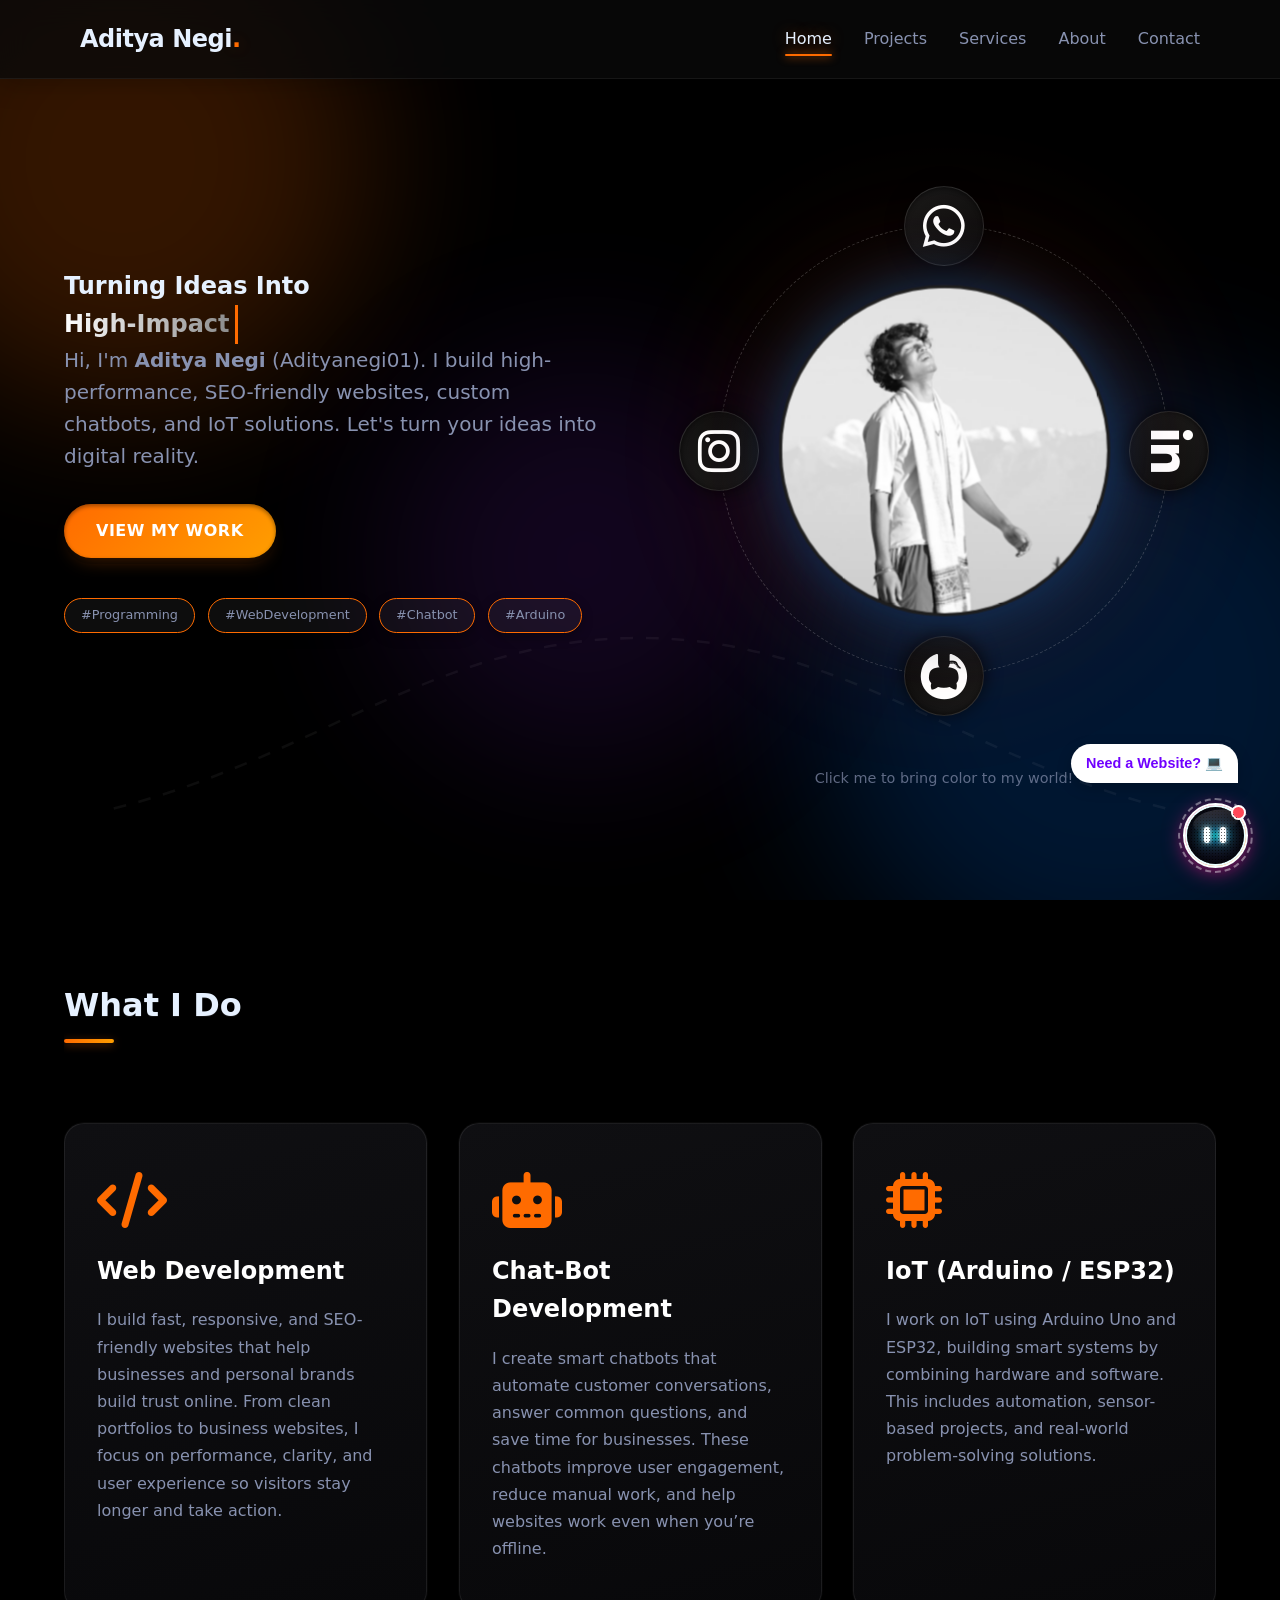
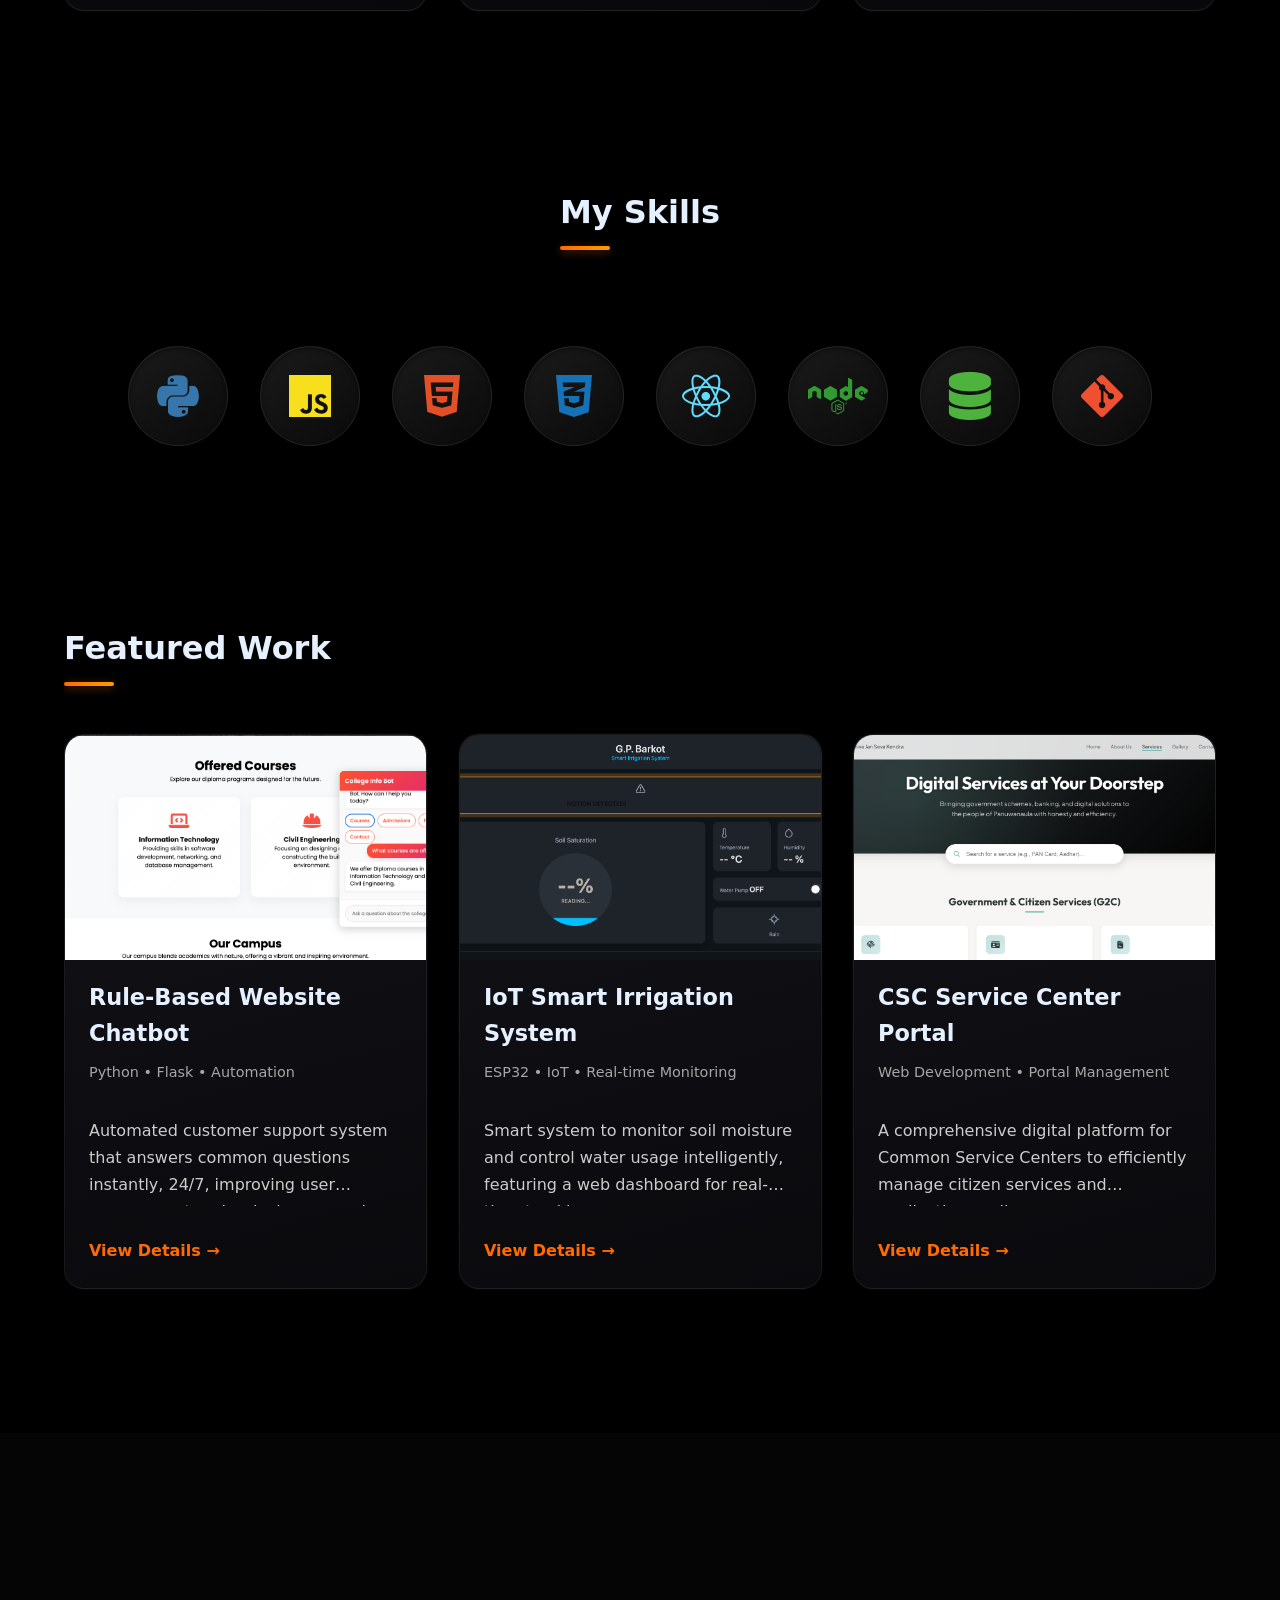
==== index.html @ 191e1a50 "Initial commit via Netlify [skip ci]" ====
<!DOCTYPE html>
<html lang="en">

<head>
  <meta charset="utf-8">
  <meta name="viewport" content="width=device-width,initial-scale=1">

  <!-- Security Headers -->
  <meta http-equiv="Content-Security-Policy"
    content="default-src 'self'; script-src 'self' 'unsafe-inline' https://cdnjs.cloudflare.com https://checkout.razorpay.com; style-src 'self' 'unsafe-inline' https://fonts.googleapis.com https://cdnjs.cloudflare.com; font-src 'self' https://fonts.gstatic.com https://cdnjs.cloudflare.com; img-src 'self' data: https:; connect-src 'self' https://script.google.com https://script.googleusercontent.com https://api.razorpay.com; frame-src https://api.razorpay.com https://razorpay.com;">
  <meta http-equiv="X-Content-Type-Options" content="nosniff">
  <meta http-equiv="X-Frame-Options" content="SAMEORIGIN">
  <meta http-equiv="Referrer-Policy" content="strict-origin-when-cross-origin">
  <meta name="theme-color" content="#000000">

  <!-- Primary SEO -->
  <title>Aditya Negi (Aditya) | Expert Web Developer in Almora, Uttarakhand</title>
  <meta name="description"
    content="Looking for a specific Web Developer in Almora? Aditya Negi offers expert web development, custom chatbots, and IoT solutions in Uttarakhand. Transform your digital presence today.">
  <meta name="keywords"
    content="Aditya Negi, adityanegi01, Web Developer in Almora, Web Development in Almora, Website Developer Uttarakhand, Freelance Web Developer, IoT Projects, Chatbot Developer">
  <meta name="author" content="Aditya Negi">
  <meta name="robots" content="index, follow">
  <link rel="canonical" href="https://adityanegi.in/index.html">

  <!-- Open Graph / Facebook -->
  <meta property="og:type" content="website">
  <meta property="og:url" content="https://adityanegi.in/">
  <meta property="og:title" content="Aditya Negi | Web Developer in Almora, Uttarakhand">
  <meta property="og:description"
    content="Expert Web Developer in Almora, Uttarakhand. Aditya Negi specializes in responsive websites, chatbots, and IoT.">
  <meta property="og:image" content="pic/home.webp">

  <!-- Twitter -->
  <meta property="twitter:card" content="summary_large_image">
  <meta property="twitter:url" content="https://adityanegi.in/">
  <meta property="twitter:title" content="Aditya Negi | Web Developer in Almora">
  <meta property="twitter:description"
    content="Top-rated Web Developer in Almora. Build your dream website with Aditya Negi.">
  <meta property="twitter:image" content="pic/home.webp">

  <!-- Schema.org JSON-LD -->
  <script type="application/ld+json">
  {
    "@context": "https://schema.org",
    "@graph": [
      {
        "@type": "Person",
        "name": "Aditya Negi",
        "alternateName": "adityanegi01",
        "url": "https://adityanegi.com",
        "image": "https://adityanegi.com/pic/home.webp",
        "sameAs": [
          "https://www.linkedin.com/in/adityanegi01",
          "https://github.com/01adityanegi",
          "https://www.instagram.com/adityanegi01"
        ],
        "jobTitle": "Web Developer",
        "worksFor": {
          "@type": "Organization",
          "name": "Freelance"
        }
      },
      {
        "@type": "ProfessionalService",
        "name": "Aditya Negi Web Development",
        "image": "https://adityanegi.com/pic/home.webp",
        "url": "https://adityanegi.com",
        "telephone": "+918859432652",
        "address": {
          "@type": "PostalAddress",
          "addressLocality": "Almora",
          "addressRegion": "Uttarakhand",
          "addressCountry": "IN"
        },
        "geo": {
          "@type": "GeoCoordinates",
          "latitude": "29.5892",
          "longitude": "79.6467"
        },
        "priceRange": "$$",
        "description": "Professional Web Development, Chatbot Creation, and IoT Solutions in Almora, Uttarakhand."
      }
    ]
  }
  </script>

  <link rel="stylesheet" href="style.css">
  <link rel="dns-prefetch" href="https://cdnjs.cloudflare.com">
  <link rel="dns-prefetch" href="https://script.google.com">
  <link rel="dns-prefetch" href="https://checkout.razorpay.com">
  <link rel="preconnect" href="https://fonts.googleapis.com">
  <link rel="preconnect" href="https://fonts.gstatic.com" crossorigin>
  <link
    href="https://fonts.googleapis.com/css2?family=Inter:wght@300;400;500;600;700&family=Space+Grotesk:wght@400;500;600;700&display=swap"
    rel="stylesheet">
  <link rel="stylesheet" href="https://cdnjs.cloudflare.com/ajax/libs/font-awesome/6.7.2/css/all.min.css"
    integrity="sha512-Evv84Mr4kqVGRNSgIGL/F/aIDqQb7xQ2vcrdIwxfjThSH8CSR7PBEakCr51Ck+w+/U6swU2Im1vVX0SVk9ABhg=="
    crossorigin="anonymous" referrerpolicy="no-referrer" />
</head>

<body>
  <a href="#home" class="skip-link">Skip to main content</a>
  <header class="site-header">
    <div class="container">
      <a class="brand" href="index.html">
        <h1>Aditya Negi<span class="text-accent">.</span></h1>
      </a>

      <button class="menu-toggle" aria-label="Toggle Navigation" aria-controls="primary-nav" aria-expanded="false">
        <span></span>
        <span></span>
        <span></span>
      </button>

      <nav id="primary-nav" class="site-nav" aria-label="Primary navigation">
        <ul>
          <li><a href="index.html" class="active">Home</a></li>
          <li><a href="project.html">Projects</a></li>
          <li><a href="services.html">Services</a></li>
          <li><a href="about.html">About</a></li>

          <li><a href="contact.html">Contact</a></li>
        </ul>
      </nav>
    </div>
  </header>

  <main>
    <!-- Hero Section -->
    <section class="hero" id="home">
      <div class="container">
        <div class="hero-content">
          <div class="hero-text reveal-stagger">
            <h1>Turning Ideas Into <br><span class="text-gradient-silver">High-Impact Websites</span></h1>
            <p class="lead">Hi, I'm <strong>Aditya Negi</strong> (Adityanegi01). I build high-performance, SEO-friendly
              websites, custom chatbots, and IoT solutions. Let's turn your ideas into digital reality.</p>
            <div class="hero-buttons">
              <a href="project.html" class="btn">View My Work</a>
            </div>
            <div class="hobbies-tags">
              <span class="hobby-tag">#Programming</span>
              <span class="hobby-tag">#WebDevelopment</span>
              <span class="hobby-tag">#Chatbot</span>
              <span class="hobby-tag">#Arduino</span>
            </div>
          </div>
          <div class="hero-image">
            <div class="orbit-container" data-tilt onclick="this.classList.toggle('full-color')">
              <div class="profile-planet">
                <picture>
                  <source srcset="pic/home.webp" type="image/webp">
                  <img src="pic/home.png" alt="Aditya Negi - Web Developer" width="400" height="400"
                    style="aspect-ratio: 1/1;" decoding="async">
                </picture>
              </div>
              <div class="social-orbit">
                <a href="https://wa.me/918859432652" class="orbit-icon" style="--i:0;" target="_blank"
                  rel="noopener noreferrer" aria-label="WhatsApp"><i class="fa-brands fa-whatsapp"></i></a>
                <a href="https://www.linkedin.com/in/adityanegi01" class="orbit-icon" style="--i:1;" target="_blank"
                  rel="noopener noreferrer" aria-label="LinkedIn"><i class="fa-brands fa-linkedin-in"></i></a>
                <a href="https://github.com/01adityanegi" class="orbit-icon" style="--i:2;" target="_blank"
                  rel="noopener noreferrer" aria-label="GitHub"><i class="fa-brands fa-github"></i></a>
                <a href="https://www.instagram.com/adityanegi01" class="orbit-icon" style="--i:3;" target="_blank"
                  rel="noopener noreferrer" aria-label="Instagram"><i class="fa-brands fa-instagram"></i></a>
              </div>
            </div>
            <p class="click-hint">Click me to bring color to my world!</p>
          </div>
        </div>
      </div>
    </section>

    <!-- Services / What I Do Section -->
    <section class="services container services-card">
      <h3>What I Do</h3>
      <div class="services-content">
        <div class="service-box reveal-on-scroll">
          <div class="service-icon"><i class="fa-solid fa-code"></i></div>
          <h4>Web Development</h4>
          <p>I build fast, responsive, and SEO-friendly websites that help businesses and personal brands build trust
            online.
            From clean portfolios to business websites, I focus on performance, clarity, and user experience so visitors
            stay longer and take action.</p>
        </div>
        <div class="service-box reveal-on-scroll">
          <div class="service-icon"><i class="fa-solid fa-robot"></i></div>
          <h4>Chat-Bot Development</h4>
          <p>I create smart chatbots that automate customer conversations, answer common questions, and save time for
            businesses.
            These chatbots improve user engagement, reduce manual work, and help websites work even when you’re offline.
          </p>
        </div>
        <div class="service-box reveal-on-scroll">
          <div class="service-icon"><i class="fa-solid fa-microchip"></i></div>
          <h4>IoT (Arduino / ESP32)</h4>
          <p>I work on IoT using Arduino Uno and ESP32, building smart systems by combining hardware and software.
            This includes automation, sensor-based projects, and real-world problem-solving solutions.</p>
        </div>
      </div>
    </section>

    <!-- Animated Skills Section -->
    <section class="skills-section container">
      <h3>My Skills</h3>
      <div class="skills-cloud">
        <div class="skill-item"><i class="fab fa-python" style="color: #3776AB;"></i></div>
        <div class="skill-item"><i class="fab fa-js" style="color: #F7DF1E;"></i></div>
        <div class="skill-item"><i class="fab fa-html5" style="color: #E34F26;"></i></div>
        <div class="skill-item"><i class="fab fa-css3-alt" style="color: #1572B6;"></i></div>
        <div class="skill-item"><i class="fab fa-react" style="color: #61DAFB;"></i></div>
        <div class="skill-item"><i class="fab fa-node" style="color: #339933;"></i></div>
        <div class="skill-item"><i class="fas fa-database" style="color: #4DB33D;"></i></div>
        <div class="skill-item"><i class="fab fa-git-alt" style="color: #F05032;"></i></div>
      </div>
    </section>



    <!-- Featured Projects Preview -->
    <section class="projects container">
      <h3>Featured Work</h3>
      <div class="projects-grid">
        <!-- Project 1: Chatbot -->
        <article class="featured-card reveal-on-scroll">
          <div class="featured-img-wrapper">
            <img src="project_pic/chatbot.png" alt="Rule-Based Website Chatbot" class="featured-img" loading="lazy"
              width="600" height="400">
          </div>
          <h4>Rule-Based Website Chatbot</h4>
          <p class="featured-subtitle">Python • Flask • Automation</p>
          <p class="featured-desc">Automated customer support system that answers common questions instantly, 24/7,
            improving user engagement and reducing manual workload.</p>
          <a href="project.html" class="featured-link">View Details &rarr;</a>
        </article>

        <!-- Project 2: Smart Irrigation -->
        <article class="featured-card reveal-on-scroll">
          <div class="featured-img-wrapper">
            <img src="project_pic/smartigrretionsystem.png" alt="Smart Irrigation System" class="featured-img"
              loading="lazy" width="600" height="400">
          </div>
          <h4>IoT Smart Irrigation System</h4>
          <p class="featured-subtitle">ESP32 • IoT • Real-time Monitoring</p>
          <p class="featured-desc">Smart system to monitor soil moisture and control water usage intelligently,
            featuring a web dashboard for real-time tracking.</p>
          <a href="project.html" class="featured-link">View Details &rarr;</a>
        </article>

        <!-- Project 3: CSC Portal -->
        <article class="featured-card reveal-on-scroll">
          <div class="featured-img-wrapper">
            <img src="project_pic/cscwebsite.png" alt="CSC Service Portal" class="featured-img" loading="lazy"
              width="600" height="400">
          </div>
          <h4>CSC Service Center Portal</h4>
          <p class="featured-subtitle">Web Development • Portal Management</p>
          <p class="featured-desc">A comprehensive digital platform for Common Service Centers to efficiently manage
            citizen services and applications online.</p>
          <a href="project.html" class="featured-link">View Details &rarr;</a>
        </article>
      </div>
    </section>

    <!-- SEO Optimized Content Section for Search Engines -->
    <section class="seo-content-section"
      style="padding: 5rem 0; background: rgba(255, 255, 255, 0.02); margin-top: 3rem;">
      <div class="container" style="max-width: 1200px; margin: 0 auto;">

        <div class="section-header reveal-stagger" style="text-align: center; margin-bottom: 3rem;">
          <h2 style="font-size: 2.5rem; margin-bottom: 1.5rem;">Why Choose <span class="text-gradient">Aditya
              Negi</span>?</h2>
          <div class="seo-trust-badge">
            <i class="fas fa-shield-check"></i> 100% Secure & Trusted Web Developer in Uttarakhand
          </div>
          <p style="margin-bottom: 1.5rem; line-height: 1.8; opacity: 0.9; max-width: 800px; margin: 0 auto;">
            In today's fast-paced digital landscape, having a robust online presence goes far beyond simply hosting a
            basic webpage. It’s about building a digital ecosystem that connects meaningfully with your target audience,
            drives measurable growth, and seamlessly handles the unique operational requirements of your business.
            Whether you are a dynamic startup aggressively scaling your initial customer base, an established local
            enterprise looking to modernize operations, or a visionary entrepreneur seeking to disrupt the market,
            finding the right technical partner is critical. <strong>Aditya Negi</strong> stands as a premier
            <strong>Web Developer in Uttarakhand</strong>—specifically rooted in the scenic town of Almora—dedicated to
            transforming innovative concepts into high-performance digital realities.
          </p>
        </div>

        <div class="seo-grid">
          <!-- Card 1 -->
          <div class="seo-card reveal-on-scroll">
            <div class="seo-card-icon"><i class="fas fa-laptop-code"></i></div>
            <h3>Advanced Web Architecture</h3>
            <p>
              With an extensive background spanning HTML5, CSS3, React, and Node.js, we architect lightning-fast, highly
              responsive websites. These platforms render flawlessly across all devices—ensuring your brand delivers an
              impeccable user experience (UX) to every single visitor.
            </p>
            <p>
              Are you looking to streamline your internal communications or require a secure e-commerce platform? My
              approach is holistic: analyzing your core business objectives to deliver software that accelerates your
              unique workflows.
            </p>
          </div>

          <!-- Card 2 -->
          <div class="seo-card reveal-on-scroll" style="transition-delay: 0.1s;">
            <div class="seo-card-icon"><i class="fas fa-microchip"></i></div>
            <h3>Leading IoT Enthusiast</h3>
            <p>
              What truly distinguishes Aditya Negi is a profound passion for the Internet of Things (IoT). Utilizing
              microcontrollers like the ESP32 and Arduino, complex hardware networks are designed to capture critical
              environmental data.
            </p>
            <p>
              This raw data is seamlessly relayed to secure cloud servers and visualized on beautifully designed web
              dashboards. This unique synthesis of low-level hardware programming and high-level web architecture marks
              Aditya Negi as a uniquely versatile full-stack developer.
            </p>
          </div>

          <!-- Card 3 -->
          <div class="seo-card reveal-on-scroll" style="transition-delay: 0.2s;">
            <div class="seo-card-icon"><i class="fas fa-robot"></i></div>
            <h3>Intelligent Chatbot AI</h3>
            <p>
              Customer service expectations are higher than ever. As an expert <strong>Chatbot Developer</strong>,
              Aditya integrates highly intelligent, automated conversational agents directly into your websites to
              effortlessly qualify leads and schedule appointments 24/7.
            </p>
            <p>
              By automating these critical early-stage interactions, you drastically reduce operational overhead. These
              AI solutions are integrated so smoothly into the site's design—as demonstrated by the "AdiXa"
              assistant—that they feel like a natural extension of your brand.
            </p>
          </div>

          <!-- Card 4 -->
          <div class="seo-card reveal-on-scroll" style="transition-delay: 0.3s;">
            <div class="seo-card-icon"><i class="fas fa-search-dollar"></i></div>
            <h3>SEO Dominance</h3>
            <p>
              Search engine optimization (SEO) is baked directly into the foundation. A beautiful website is
              fundamentally useless if your demographic cannot discover it. Technical SEO best practices are rigorously
              applied from day one.
            </p>
            <p>
              If you are specifically seeking an elite <strong>Freelance Web Developer in Almora, Uttarakhand</strong>
              with a proven track record, superior communication skills, and commitment to quality, your search
              concludes here. Let's collaborate today.
            </p>
          </div>
        </div>

      </div>
    </section>
  </main>

  <footer class="site-footer">
    <div class="container">
      <p>&copy; <span id="year">2026</span> Aditya Negi. Built with passion.</p>
    </div>

  </footer>

  <script src="script.js" defer></script>

  <script src="interaction.js" defer></script>
  <script src="dynamic.js" defer></script>
  <script src="background.js" defer></script>
  <script src="tech_animation.js" defer></script>
  <script src="chatbot.js" defer></script>

</body>

</html>
---- style.css ----
:root {
  /* Core Palette */
  --bg-color: #000000;
  /* Pure Black */
  --bg-secondary: #0b0b0b;
  /* Darkest Grey */
  --text-primary: #e6f1ff;
  /* Bright White-Blue */
  --text-secondary: #8892b0;
  /* Muted Blue-Grey */
  --accent-color: #ff6b00;
  --accent-secondary: #0070f3;
  --accent-glow: rgba(255, 107, 0, 0.4);
  --blue-glow: rgba(0, 112, 243, 0.4);
  --ice-glow: 0 0 15px rgba(220, 240, 255, 0.6), 0 0 30px rgba(0, 112, 243, 0.2);
  /* Winter Glow */
  --gradient-main: linear-gradient(135deg, #ff6b00 0%, #ff9e00 100%);
  --gradient-dark: linear-gradient(145deg, #0a192f, #112240);

  /* Glassmorphism */
  --glass-bg: rgba(10, 25, 47, 0.7);
  --glass-border: rgba(255, 255, 255, 0.08);
  --glass-blur: 12px;

  /* Typography */
  --font-main: 'Inter', system-ui, -apple-system, sans-serif;
  --font-heading: 'Space Grotesk', system-ui, -apple-system, sans-serif;
  --transition-speed: 0.3s;
  --transition-fast: 0.2s cubic-bezier(0.25, 0.46, 0.45, 0.94);
  --transition-smooth: 0.4s cubic-bezier(0.16, 1, 0.3, 1);
  --transition-elastic: 0.6s cubic-bezier(0.68, -0.55, 0.265, 1.55);

  /* 3D Depths */
  --shadow-sm: 0 4px 6px rgba(0, 0, 0, 0.3);
  --shadow-md: 0 10px 30px -10px rgba(0, 0, 0, 0.5);
  --shadow-3d: 5px 5px 15px rgba(0, 0, 0, 0.5),
    -5px -5px 15px rgba(255, 255, 255, 0.05);
  /* 3D System */
  --perspective: 1200px;
  --perspective-near: 800px;
  --depth-1: 0 4px 12px rgba(0, 0, 0, 0.35);
  --depth-2: 0 12px 28px rgba(0, 0, 0, 0.4), 0 4px 8px rgba(0, 0, 0, 0.3);
  --depth-3: 0 20px 50px -12px rgba(0, 0, 0, 0.5), 0 8px 20px -8px rgba(0, 0, 0, 0.4);
  --depth-inset: inset 0 2px 4px rgba(0, 0, 0, 0.4);
  --depth-card: 0 25px 50px -12px rgba(0, 0, 0, 0.55), 0 0 0 1px rgba(255, 255, 255, 0.06);
  --tilt-hover: 8deg;
}

* {
  box-sizing: border-box;
  margin: 0;
  padding: 0;
}

/* Accessibility: Skip link */
.skip-link {
  position: absolute;
  top: -100px;
  left: 1rem;
  z-index: 10000;
  padding: 0.75rem 1.25rem;
  background: var(--accent-color);
  color: #fff;
  font-weight: 600;
  border-radius: 8px;
  transition: top 0.2s ease;
}
.skip-link:focus {
  top: 1rem;
  outline: 3px solid #fff;
  outline-offset: 2px;
}

/* Global Fluid Images */
img,
video,
svg {
  max-width: 100%;
  height: auto;
  display: block;
}

body {
  font-family: var(--font-main);
  background-color: var(--bg-color);
  color: var(--text-primary);
  line-height: 1.6;
  overflow-x: hidden;
  position: relative;
  /* Reduced from 15s. Subtle movement */
  animation: dynamicBG 8s infinite alternate ease-in-out;
}

html {
  font-size: 16px;
  scroll-behavior: smooth;
  overflow-x: hidden;
}


a {
  text-decoration: none;
  color: inherit;
  transition: color var(--transition-speed);
}

ul {
  list-style: none;
}

/* Utilities */
.container {
  width: min(1200px, 90%);
  margin: 0 auto;
}

.text-accent {
  color: var(--accent-color);
  text-shadow: 0 0 15px rgba(255, 107, 0, 0.3);
}

.text-gradient-silver {
  background: linear-gradient(to right, #fff, #888);
  -webkit-background-clip: text;
  background-clip: text;
  -webkit-text-fill-color: transparent;
  display: inline-block;
  /* Fix for gradient on some browsers */
}

/* 3D Button: bevel + lift */
.btn {
  display: inline-block;
  padding: 0.9rem 2rem;
  background: var(--gradient-main);
  color: #fff;
  border-radius: 50px;
  font-weight: 700;
  text-transform: uppercase;
  letter-spacing: 0.5px;
  border: none;
  position: relative;
  overflow: hidden;
  box-shadow: var(--depth-inset), 0 6px 0 rgba(0, 0, 0, 0.25), 0 10px 20px -10px var(--accent-glow);
  transition: transform 0.2s cubic-bezier(0.25, 0.8, 0.25, 1), box-shadow 0.2s ease;
  z-index: 1;
  transform: translateZ(0);
}

.btn::before {
  content: '';
  position: absolute;
  top: 0;
  left: 0;
  width: 100%;
  height: 100%;
  background: linear-gradient(135deg, #ff9e00 0%, #ff6b00 100%);
  z-index: -1;
  transition: opacity 0.3s linear;
  opacity: 0;
}

.btn:hover::before {
  opacity: 1;
}

.btn:hover {
  transform: translateY(-4px) translateZ(8px);
  box-shadow: var(--depth-inset), 0 10px 0 rgba(0, 0, 0, 0.2), 0 16px 30px -10px rgba(0, 0, 0, 0.4), 0 0 20px var(--accent-glow);
}

.btn:active {
  transform: translateY(2px) translateZ(0);
  box-shadow: var(--depth-inset), 0 2px 0 rgba(0, 0, 0, 0.3), 0 4px 10px rgba(0, 0, 0, 0.4);
}

/* Razorpay Payment Button - Premium */
.btn-razorpay {
  display: inline-flex;
  align-items: center;
  justify-content: center;
  gap: 0.5rem;
  padding: 0.75rem 1.5rem;
  background: linear-gradient(135deg, #0c2451 0%, #1a3a6e 100%);
  color: #fff;
  border: 1px solid rgba(255, 255, 255, 0.2);
  border-radius: 50px;
  font-weight: 600;
  font-size: 0.95rem;
  cursor: pointer;
  transition: all 0.3s cubic-bezier(0.25, 0.8, 0.25, 1);
  box-shadow: 0 4px 15px rgba(12, 36, 81, 0.4);
}
.btn-razorpay:hover {
  transform: translateY(-2px);
  background: linear-gradient(135deg, #1a3a6e 0%, #0c2451 100%);
  box-shadow: 0 8px 25px rgba(12, 36, 81, 0.5);
  border-color: rgba(255, 255, 255, 0.3);
}
.btn-razorpay:active {
  transform: translateY(0);
}
.btn-razorpay i {
  font-size: 1.1em;
}
@media (max-width: 768px) {
  .razorpay-pay-row {
    flex-direction: column;
    align-items: stretch !important;
  }
  .btn-razorpay {
    width: 100%;
    min-height: 48px;
  }
  #checkout-bar .cart-actions {
    flex-direction: column;
  }
  #checkout-bar .cart-actions .btn-razorpay {
    width: 100%;
  }
}

/* Header: 3D depth + glass */
.site-header {
  position: fixed;
  top: 0;
  left: 0;
  width: 100%;
  z-index: 1000;
  background: rgba(10, 10, 10, 0.78);
  backdrop-filter: blur(14px);
  -webkit-backdrop-filter: blur(14px);
  border-bottom: 1px solid rgba(255, 255, 255, 0.06);
  box-shadow: 0 4px 24px rgba(0, 0, 0, 0.25);
  transition: transform 0.4s cubic-bezier(0.16, 1, 0.3, 1), background 0.4s ease, box-shadow 0.4s ease;
  will-change: transform, background;
}

.site-header.scrolled {
  background: rgba(5, 5, 8, 0.92);
  border-bottom: 1px solid rgba(255, 255, 255, 0.08);
  box-shadow: 0 12px 40px rgba(0, 0, 0, 0.5), 0 1px 0 rgba(255, 255, 255, 0.05);
}

.site-header.hidden {
  transform: translateY(-100%);
}

.site-header .container {
  display: flex;
  justify-content: space-between;
  align-items: center;
  padding: 1rem 1rem;
  /* Added horizontal padding to prevent logo touching edge */
}

.brand {
  padding: 0.25rem 0;
  /* Small padding for better touch target */
}

.brand h1 {
  font-size: 1.5rem;
  font-weight: 700;
  letter-spacing: -0.5px;
}

.site-nav ul {
  display: flex;
  gap: 2rem;
}

.site-nav a {
  font-weight: 500;
  color: var(--text-secondary);
  position: relative;
  text-decoration: none;
  padding: 0.5rem 0;
  transition: color 0.3s ease, text-shadow 0.3s ease;
}

/* Modern Expanding Underline Glow Hover */
.site-nav a::after {
  content: '';
  position: absolute;
  bottom: 0;
  left: 0;
  width: 0%;
  height: 2px;
  background: var(--accent-color);
  box-shadow: 0 0 10px var(--accent-color);
  transition: width 0.3s cubic-bezier(0.25, 1, 0.5, 1);
  border-radius: 2px;
}

.site-nav a:hover,
.site-nav a.active {
  color: var(--text-primary);
  text-shadow: 0 0 15px rgba(255, 107, 0, 0.4);
}

.site-nav a:hover::after,
.site-nav a.active::after {
  width: 100%;
}

/* Hero Section */
.hero {
  min-height: 100vh;
  display: flex;
  align-items: center;
  padding-top: 80px;
  position: relative;
  overflow: hidden;
  perspective: 1200px;
  transform-style: preserve-3d;
  will-change: transform;
}

.hero-container {
  position: relative;
  z-index: 2;
  transform-style: preserve-3d;
  width: 100%;
}

.hero-content {
  display: grid;
  grid-template-columns: 1fr 1fr;
  align-items: center;
  gap: 4rem;
  animation: heroFadeIn 1.2s cubic-bezier(0.16, 1, 0.3, 1) forwards;
  transform-style: preserve-3d;
  opacity: 0;
}
@keyframes heroFadeIn {
  0% {
    opacity: 0;
    transform: translateY(20px);
  }
  100% {
    opacity: 1;
    transform: translateY(0);
  }
}

h1,
h2,
h3,
h4,
h5,
h6 {
  font-family: var(--font-heading);
}

/* Hero Typography Updates */
.page-title {
  font-size: 3.5rem;
  font-weight: 700;
  margin-bottom: 1rem;
  letter-spacing: -0.02em;
  background: linear-gradient(135deg, #fff 0%, #e0e0e0 100%);
  background-clip: text;
  -webkit-background-clip: text;
  -webkit-text-fill-color: transparent;
}

.page-lead {
  font-size: 1.2rem;
  color: var(--text-secondary);
  max-width: 600px;
  margin: 0 auto;
  line-height: 1.6;
}

/* Project Footer Layout */
.project-footer {
  display: flex;
  justify-content: space-between;
  align-items: center;
  margin-top: auto;
  /* Push to bottom if content is short */
}

.project-footer .project-tags {
  margin-bottom: 0;
  /* Reset from previous rule */
}

/* Arrow Button Styling */
.icon-btn {
  display: flex;
  justify-content: center;
  align-items: center;
  width: 40px;
  height: 40px;
  background: var(--accent-color);
  color: #fff;
  border-radius: 50%;
  text-decoration: none;
  font-size: 1rem;
  transition: transform 0.3s ease, box-shadow 0.3s ease;
  box-shadow: 0 4px 10px rgba(0, 112, 243, 0.3);
}

.icon-btn:hover {
  transform: scale(1.1) rotate(-45deg);
  box-shadow: 0 6px 14px rgba(0, 112, 243, 0.5);
}

.icon-btn i {
  /* Ensure icon is centered */
  pointer-events: none;
}


/* --- Compact Mobile Styles Removed (Consolidated) --- */
.hero-text h2 {
  font-size: 3.5rem;
  line-height: 1.1;
  margin-bottom: 1rem;
  background: linear-gradient(to right, #fff, #888);
  background-clip: text;
  -webkit-background-clip: text;
  -webkit-text-fill-color: transparent;
}

.hero-text .lead {
  font-size: 1.25rem;
  color: var(--text-secondary);
  margin-bottom: 2rem;
  /* Removed max-width to prevent horizontal overflow on mobile */
}

/* Hero image area: 3D stage */
.hero-image {
  position: relative;
  display: flex;
  justify-content: center;
  align-items: center;
  width: 100%;
  max-width: 600px;
  height: 600px;
  overflow: visible;
  perspective: var(--perspective-near);
  transform-style: preserve-3d;
}

/* Hobbies Tags */
.hobbies-tags {
  display: flex;
  flex-wrap: wrap;
  gap: 0.8rem;
  margin-top: 2rem;
  animation: fadeInUp 1.4s ease-out forwards;
}

.hobby-tag {
  background: rgba(255, 255, 255, 0.05);
  border: 1px solid var(--accent-color);
  color: var(--text-secondary);
  padding: 0.4rem 1rem;
  border-radius: 20px;
  font-size: 0.8rem;
  font-weight: 500;
  transition: all 0.3s cubic-bezier(0.25, 0.8, 0.25, 1);
  cursor: default;
  transform: translateZ(10px);
  box-shadow: 0 4px 12px rgba(0, 0, 0, 0.3);
  will-change: transform;
}

.hobby-tag:hover {
  background: var(--accent-color);
  color: white;
  box-shadow: 0 6px 20px rgba(0, 0, 0, 0.4), 0 0 20px var(--accent-glow);
  transform: translateY(-4px) translateZ(20px) scale(1.05);
}

/* Solar System / Orbit: 3D card + tilt */
.orbit-container {
  position: relative;
  width: 450px;
  height: 450px;
  aspect-ratio: 1/1;
  max-width: 100%;
  max-height: 450px;
  display: flex;
  justify-content: center;
  align-items: center;
  transform-style: preserve-3d;
  perspective: 800px;
  transition: transform 0.4s cubic-bezier(0.16, 1, 0.3, 1);
  will-change: transform;
}
.orbit-container:hover {
  transform: rotateY(-4deg) rotateX(2deg) translateZ(10px);
}
.orbit-container.full-color {
  transform: rotateY(0) rotateX(0) translateZ(5px);
}

.profile-planet {
  position: absolute;
  width: 70%;
  height: 70%;
  aspect-ratio: 1/1;
  border-radius: 50%;
  z-index: 10;
  box-shadow:
    var(--depth-inset),
    0 0 60px rgba(0, 112, 243, 0.4),
    0 0 120px rgba(255, 107, 0, 0.15),
    0 20px 60px -20px rgba(0, 0, 0, 0.6);
  background: var(--bg-secondary);
  overflow: hidden;
  border: 3px solid rgba(255, 255, 255, 0.08);
  transition: box-shadow 0.5s ease, transform 0.5s ease;
  transform: translateZ(20px);
}
.hero-image:hover .profile-planet,
.orbit-container:hover .profile-planet {
  box-shadow:
    var(--depth-inset),
    0 0 80px rgba(0, 112, 243, 0.5),
    0 0 140px rgba(255, 107, 0, 0.2),
    0 30px 70px -20px rgba(0, 0, 0, 0.5);
  transform: translateZ(28px) scale(1.02);
}

.profile-planet img {
  width: 100%;
  height: 100%;
  object-fit: cover;
  /* Remove background effect if image is transparent PNG, otherwise border-radius handles circle */
}

.social-orbit {
  position: absolute;
  width: 100%;
  height: 100%;
  border-radius: 50%;
  border: 1px dashed rgba(255, 255, 255, 0.2);
  /* More visible dash */
  animation: rotation 20s linear infinite;
  z-index: 15;
}

.social-orbit:hover {
  animation-play-state: paused;
}

.orbit-icon {
  position: absolute;
  left: 50%;
  top: -40px;
  /* Half of 80px */
  margin-left: -40px;
  /* Center the 80px icon */
  /* (Container Radius 225) + (Half Icon 40) = 265 */
  transform-origin: 50% 265px;
  transform: rotate(calc(90deg * var(--i)));
  z-index: 20;
  /* Ensure it sits above the planet/lines */
}

/* Correct the icon rotation so they stay upright */
.orbit-icon i,
.orbit-icon svg {
  display: grid;
  place-items: center;
  width: 80px;
  height: 80px;
  background: linear-gradient(145deg, #1a1a1a, #0a0a0a);
  color: white !important;
  border-radius: 50%;
  font-size: 3rem;
  box-shadow: var(--depth-inset), 0 6px 16px rgba(0, 0, 0, 0.6), 0 0 20px rgba(0, 0, 0, 0.3);
  border: 1px solid rgba(255, 255, 255, 0.1);
  animation: counter-rotation 20s linear infinite;
  transition: all 0.3s ease;
  font-family: "Font Awesome 6 Brands", "FontAwesome";
  font-style: normal;
  transform: translateZ(25px);
}

/* For SVG */
.orbit-icon svg {
  width: 45%;
  /* 45% of 80px is ~36px */
  height: 45%;
  fill: currentColor;
  padding: 0;
}

/* Contact Social Icon SVG Support */
.social-icon svg {
  width: 1.5rem;
  height: 1.5rem;
  fill: currentColor;
  transition: all 0.3s ease;
}

.orbit-icon:hover i,
.orbit-icon:hover svg {
  background: var(--accent-color);
  box-shadow: 0 0 20px var(--accent-glow);
  scale: 1.2;
}

@keyframes rotation {
  0% {
    transform: rotate(0deg);
  }

  100% {
    transform: rotate(360deg);
  }
}

@keyframes counter-rotation {
  0% {
    transform: rotate(calc(-90deg * var(--i)));
  }

  100% {
    transform: rotate(calc(-90deg * var(--i) - 360deg));
  }
}

/* Background Glow */
.orbit-container::before {
  content: '';
  position: absolute;
  width: 150%;
  height: 150%;
  background: radial-gradient(circle, var(--accent-glow) 0%, transparent 70%);
  opacity: 0.2;
  z-index: -1;
  border-radius: 50%;
}

/* Grayscale Interactive Mode */
.profile-planet img,
.orbit-icon i,
.orbit-icon svg {
  filter: grayscale(100%);
  transition: filter 0.5s ease, box-shadow 0.5s ease;
}

.orbit-container {
  cursor: pointer;
}

.orbit-container:hover .profile-planet img,
.orbit-container:hover .orbit-icon i,
.orbit-container:hover .orbit-icon svg,
.orbit-container.full-color .profile-planet img,
.orbit-container.full-color .orbit-icon i,
.orbit-container.full-color .orbit-icon svg {
  filter: grayscale(0%);
}

.orbit-container:hover .profile-planet,
.orbit-container.full-color .profile-planet {
  box-shadow: 0 0 80px rgba(0, 112, 243, 0.6);
}

.click-hint {
  position: absolute;
  bottom: -40px;
  font-size: 0.9rem;
  color: var(--text-secondary);
  opacity: 0.7;
  animation: pulse 2s infinite;
}

@keyframes pulse {

  0%,
  100% {
    opacity: 0.5;
  }

  50% {
    opacity: 1;
  }
}


/* --- Services Section: 3D cards --- */
.services-content {
  display: grid;
  grid-template-columns: repeat(auto-fit, minmax(300px, 1fr));
  gap: 2rem;
  margin-top: 3rem;
  perspective: var(--perspective);
}

.service-box {
  background: linear-gradient(165deg, #0f0f12 0%, #08080a 100%);
  border: 1px solid var(--glass-border);
  border-radius: 20px;
  padding: 3rem 2rem;
  transition: transform 0.4s cubic-bezier(0.16, 1, 0.3, 1), box-shadow 0.4s ease, border-color 0.3s ease;
  position: relative;
  overflow: hidden;
  z-index: 1;
  transform-style: preserve-3d;
  box-shadow: var(--depth-2), 0 0 0 1px rgba(255, 255, 255, 0.04);
}

.service-box::before {
  content: '';
  position: absolute;
  top: 0;
  left: 0;
  width: 100%;
  height: 100%;
  background: radial-gradient(circle at top right, rgba(255, 107, 0, 0.12), transparent 60%);
  opacity: 0;
  transition: opacity 0.4s ease;
  z-index: -1;
  border-radius: inherit;
}

.service-box:hover {
  transform: translateY(-12px) rotateX(4deg) rotateY(-2deg) translateZ(20px);
  border-color: rgba(255, 107, 0, 0.4);
  box-shadow: var(--depth-3), 0 0 30px var(--accent-glow), 0 0 0 1px rgba(255, 107, 0, 0.15);
}

.service-box:hover::before {
  opacity: 1;
}

.service-icon {
  /* Using new icon-box-3d instead in HTML, keeping this for backward compat if needed, but updated visual */
  display: inline-flex;
  margin-bottom: 1.5rem;
  font-size: 3.5rem;
  /* Increased size for desktop */
  color: var(--accent-color);
}

.service-box h4 {
  font-size: 1.5rem;
  margin-bottom: 1rem;
  color: #fff;
}

.service-box p {
  color: var(--text-secondary);
  line-height: 1.7;
  font-size: 1rem;
}


/* --- Animated Skills Section --- */
.skills-section {
  text-align: center;
  position: relative;
  overflow: hidden;
  padding: 6rem 0;
}

.skills-cloud {
  display: flex;
  justify-content: center;
  gap: 2rem;
  flex-wrap: wrap;
  margin-top: 4rem;
  perspective: 1000px;
}

.skill-item {
  width: 100px;
  height: 100px;
  background: linear-gradient(145deg, #1a1a1a, #0a0a0a);
  border: 1px solid var(--glass-border);
  border-radius: 50%;
  display: flex;
  align-items: center;
  justify-content: center;
  font-size: 3rem;
  transition: all 0.35s cubic-bezier(0.175, 0.885, 0.32, 1.275);
  cursor: default;
  position: relative;
  z-index: 2;
  box-shadow: var(--depth-inset), 0 8px 20px rgba(0, 0, 0, 0.4);
  transform: translateZ(0);
}

/* Odd items float UP first */
.skill-item:nth-child(odd) {
  animation: floatUp 4s ease-in-out infinite;
}

/* Even items float DOWN first */
.skill-item:nth-child(even) {
  animation: floatDown 4s ease-in-out infinite;
}

.skill-item:hover {
  transform: scale(1.15) translateZ(15px);
  border-color: currentColor;
  box-shadow: var(--depth-inset), 0 12px 30px rgba(0, 0, 0, 0.5), 0 0 25px rgba(255, 255, 255, 0.08);
  background: linear-gradient(145deg, #222, #111);
}

@keyframes floatUp {

  0%,
  100% {
    transform: translateY(0);
  }

  50% {
    transform: translateY(-15px);
  }
}

@keyframes floatDown {

  0%,
  100% {
    transform: translateY(0);
  }

  50% {
    transform: translateY(15px);
  }
}




/* Sections General */
section {
  padding: 5rem 0;
}

/* 3D section titles */
h3 {
  font-size: 2rem;
  margin-bottom: 2rem;
  position: relative;
  display: inline-block;
  text-shadow:
    0 1px 0 rgba(255, 255, 255, 0.08),
    0 2px 4px rgba(0, 0, 0, 0.3),
    0 4px 12px rgba(0, 0, 0, 0.2);
  transform: translateZ(0);
}

h3::after {
  content: '';
  display: block;
  width: 50px;
  height: 4px;
  background: linear-gradient(90deg, var(--accent-color), #ff9e00);
  margin-top: 0.5rem;
  border-radius: 2px;
  box-shadow: 0 2px 8px var(--accent-glow);
}

/* Projects Grid - Using auto-fit for responsive grid */
/* Projects Grid - Using auto-fit for responsive grid */
.projects-grid {
  display: grid;
  grid-template-columns: repeat(auto-fit, minmax(300px, 1fr));
  gap: 2rem;
  padding: 1rem 0;
}

@media (max-width: 600px) {
  .projects-grid {
    grid-template-columns: 1fr;
    gap: 1.5rem;
  }
}

/* New Project Card Style */
/* New Project Card Style with 3D Look */
.project-card {
  background: linear-gradient(165deg, #0d0d0f 0%, #08080a 100%);
  border: 1px solid rgba(255, 255, 255, 0.06);
  border-radius: 16px;
  overflow: hidden;
  transition: transform 0.4s cubic-bezier(0.16, 1, 0.3, 1), box-shadow 0.4s ease;
  display: flex;
  flex-direction: column;
  position: relative;
  transform-style: preserve-3d;
  perspective: 1000px;
  box-shadow: var(--depth-2), 0 0 0 1px rgba(255, 255, 255, 0.03);
}

.project-card:hover {
  transform: translateY(-12px) rotateX(4deg) translateZ(15px) scale(1.02);
  box-shadow: var(--depth-3), 0 0 25px rgba(112, 0, 255, 0.2);
  border-color: rgba(112, 0, 255, 0.4);
  z-index: 10;
}

/* Thumbnail Section */
.project-thumbnail {
  width: 100%;
  aspect-ratio: 16/9;
  overflow: hidden;
  border-bottom: 1px solid #1f1f1f;
  background: #000;
}

.project-thumbnail img,
.project-thumbnail video {
  width: 100%;
  height: 100%;
  object-fit: cover;
  transition: transform 0.5s ease;
  opacity: 0.9;
}

.project-card:hover .project-thumbnail img,
.project-card:hover .project-thumbnail video {
  transform: scale(1.05);
  opacity: 1;
}

/* Card Body */
.project-body {
  padding: 1.5rem;
  flex: 1;
  display: flex;
  flex-direction: column;
}

@media (max-width: 600px) {
  .project-body {
    padding: 1.2rem;
  }
}

/* Title */
.project-title {
  font-size: 1.25rem;
  font-weight: 700;
  margin-bottom: 0.75rem;
  color: #fff;
}

/* Description */
.project-description {
  font-size: 0.95rem;
  color: #b0b0b0;
  line-height: 1.6;
  margin-bottom: 1.5rem;
  display: -webkit-box;
  -webkit-line-clamp: 3;
  line-clamp: 3;
  -webkit-box-orient: vertical;
  overflow: hidden;
  flex-grow: 1;
}

/* Tech Stack Badges */
.project-tech-stack {
  display: flex;
  flex-wrap: wrap;
  gap: 0.5rem;
  margin-bottom: 1.5rem;
}

.tech-badge {
  font-size: 0.75rem;
  font-weight: 500;
  color: #fff;
  background: #1f1f1f;
  padding: 0.25rem 0.75rem;
  border-radius: 4px;
  border: 1px solid #333;
}


/* About Section */
.about-grid {
  display: grid;
  grid-template-columns: 1fr 1fr;
  gap: 4rem;
  align-items: flex-start;
}

.about-img img {
  width: 100%;
  border-radius: 12px;
  filter: grayscale(20%);
  transition: filter 0.3s;
}

.about-img img:hover {
  filter: grayscale(0%);
}

/* 3D Glass Card Effect */
.glass-panel {
  background: var(--glass-bg);
  backdrop-filter: blur(var(--glass-blur));
  -webkit-backdrop-filter: blur(var(--glass-blur));
  border: 1px solid var(--glass-border);
  border-radius: 20px;
  box-shadow: var(--shadow-md);
  transition: transform 0.3s ease, box-shadow 0.3s ease;
}

.glass-panel:hover {
  transform: translateY(-5px) perspective(1000px) rotateX(2deg);
  box-shadow: 0 20px 40px -10px rgba(0, 0, 0, 0.7);
  border-color: var(--accent-color);
}

/* 3D Icons */
.icon-box-3d {
  width: 80px;
  height: 80px;
  margin-bottom: 1.5rem;
  display: flex;
  align-items: center;
  justify-content: center;
  border-radius: 20px;
  background: linear-gradient(145deg, #0f2442, #081325);
  box-shadow: 5px 5px 10px #040a13,
    -5px -5px 10px #16386b;
  font-size: 2.5rem;
  color: var(--accent-color);
  transition: all 0.3s ease;
}

.service-box:hover .icon-box-3d {
  color: #fff;
  background: var(--gradient-main);
  transform: scale(1.1) rotate(5deg);
  box-shadow: 0 0 20px var(--accent-glow);
}

/* Scroll Animation Classes */
.reveal-on-scroll {
  opacity: 0;
  transform: translateY(30px);
  transition: all 0.8s cubic-bezier(0.5, 0, 0, 1);
}

.reveal-on-scroll.active {
  opacity: 1;
  transform: translateY(0);
}

.reveal-left {
  opacity: 0;
  transform: translateX(-50px);
  transition: all 0.8s cubic-bezier(0.5, 0, 0, 1);
}

.reveal-left.active {
  opacity: 1;
  transform: translateX(0);
}

.reveal-stagger>* {
  opacity: 0;
  transform: translateY(20px);
  transition: all 0.5s ease forwards;
}

.reveal-stagger.active>*:nth-child(1) {
  transition-delay: 0.1s;
  opacity: 1;
  transform: translateY(0);
}

.reveal-stagger.active>*:nth-child(2) {
  transition-delay: 0.2s;
  opacity: 1;
  transform: translateY(0);
}

.reveal-stagger.active>*:nth-child(3) {
  transition-delay: 0.3s;
  opacity: 1;
  transform: translateY(0);
}

.reveal-stagger.active>*:nth-child(4) {
  transition-delay: 0.4s;
  opacity: 1;
  transform: translateY(0);
}



/* Footer */
.site-footer {
  text-align: center;
  padding: 3rem 0;
  border-top: 1px solid var(--glass-border);
  color: var(--text-secondary);
  margin-top: auto;
  position: relative;
  overflow: hidden;
  /* Keep robot inside */
}



/* Responsive */
/* Mobile Nav Toggle */
.menu-toggle {
  display: none;
  background: none;
  border: none;
  cursor: pointer;
  flex-direction: column;
  gap: 5px;
  z-index: 1005;
  /* Increased z-index to stay above site-nav (1002) */
}

.menu-toggle span {
  display: block;
  width: 25px;
  height: 3px;
  background: var(--text-primary);
  border-radius: 3px;
  transition: all 0.3s;
}

/* Hamburger -> Close icon when active */
.menu-toggle.active span:nth-child(1) {
  transform: translateY(9px) rotate(45deg);
}

.menu-toggle.active span:nth-child(2) {
  opacity: 0;
}

.menu-toggle.active span:nth-child(3) {
  transform: translateY(-9px) rotate(-45deg);
}

/* Responsiveness */

/* Tablets & Mobile (Hamburger Menu) */
@media (max-width: 768px) {
  .hero-text h2 {
    font-size: 1.75rem;
    line-height: 1.2;
    width: 100%;
    max-width: 100%;
  }

  .about-grid {
    grid-template-columns: 1fr;
    text-align: center;
    justify-items: center;
    /* Center grid items horizontally */
    align-items: center;
  }

  .hero-content {
    display: flex;
    flex-direction: column;
    gap: 3rem;
    align-items: center;
    text-align: center;
    margin-top: 2rem;
  }

  .hero-text {
    width: 100%;
    max-width: 100%;
    margin-bottom: 2rem;
  }

  .hero-text .lead {
    margin: 0 auto 2rem;
    width: 100%;
    max-width: 100%;
  }

  .hero-image img {
    margin: 0 auto;
    display: block;
    border-radius: 50%;
  }

  .menu-toggle {
    display: flex;
  }

  .site-nav {
    position: fixed;
    top: 0;
    right: -100vw;
    width: 100vw;
    height: 100vh;
    background: rgba(10, 10, 15, 0.98);
    backdrop-filter: blur(25px);
    -webkit-backdrop-filter: blur(25px);
    flex-direction: column;
    justify-content: center;
    transition: right 0.5s cubic-bezier(0.16, 1, 0.3, 1);
    border-left: none;
    padding: 2rem;
    z-index: 1002;
  }

  /* Prevent background scroll when menu is open */
  body.nav-open {
    overflow: hidden;
  }

  .site-nav.open {
    right: 0;
  }

  .site-nav ul {
    flex-direction: column;
    align-items: center;
    gap: 2.5rem;
  }

  .site-nav li {
    opacity: 0;
    transform: translateY(20px);
    transition: opacity 0.4s ease, transform 0.4s ease;
  }

  .site-nav.open li {
    opacity: 1;
    transform: translateY(0);
  }

  /* Staggered Entrance Animations */
  .site-nav.open li:nth-child(1) {
    transition-delay: 0.1s;
  }

  .site-nav.open li:nth-child(2) {
    transition-delay: 0.15s;
  }

  .site-nav.open li:nth-child(3) {
    transition-delay: 0.2s;
  }

  .site-nav.open li:nth-child(4) {
    transition-delay: 0.25s;
  }

  .site-nav.open li:nth-child(5) {
    transition-delay: 0.3s;
  }

  .site-nav.open li:nth-child(6) {
    transition-delay: 0.35s;
  }

  .site-nav a {
    font-size: 1.8rem;
    font-weight: 600;
    letter-spacing: 1px;
  }

  /* Fix Header Padding to keep 1rem side padding */
  .site-header .container {
    padding: 0.8rem 1rem;
  }

  /* Ensure brand doesn't touch screen edge on mobile */
  .brand {
    padding-left: 0.25rem;
  }

  /* Responsive Page Title & Text */
  .page-title {
    font-size: 2.2rem;
    text-align: center;
    line-height: 1.2;
    margin-top: 1rem;
  }

  .page-lead {
    font-size: 1rem;
    text-align: center;
    padding: 0 1rem;
  }

  .seo-intro {
    text-align: center !important;
    padding: 0 1rem;
    font-size: 1rem !important;
  }

  /* Mobile Project Card Centering */
  .project-body {
    align-items: center;
    text-align: center;
  }

  .project-tech-stack {
    justify-content: center;
  }

  /* Scale down orbit on mobile and ensure circle shape */
  .orbit-container {
    transform: none !important;
    /* Remove scale */
    margin: 0 auto;
    width: 280px !important;
    /* Explicit width */
    height: 280px !important;
    /* Explicit height */
    max-width: 90vw;
    /* Ensure it doesn't overflow viewport */
  }

  .profile-planet {
    width: 65% !important;
    height: 65% !important;
  }

  .orbit-icon i,
  .orbit-icon svg {
    width: 50px !important;
    height: 50px !important;
    font-size: 1.8rem !important;
  }

  .click-hint {
    font-size: 0.75rem !important;
    bottom: -30px !important;
  }

  .social-orbit {
    animation: rotation 20s linear infinite !important;
    border-radius: 50%;
    width: 100% !important;
    height: 100% !important;
  }

  /* Adjust icons for the new explicit size */
  .orbit-icon {
    top: -25px !important;
    /* Half of new icon size 50px */
    margin-left: -25px !important;
    /* Center the 50px icon */
    transform-origin: center 165px !important;
    /* Container Radius (140) + Icon Half (25) = 165 */
  }

  .orbit-icon i {
    width: 50px !important;
    height: 50px !important;
    font-size: 1.5rem !important;
    /* Scale down icon */
    animation: counter-rotation 20s linear infinite !important;
  }

  /* Ensure hero image fits smaller screens without overflowing */
  .hero-image {
    max-width: 100%;
    width: 100%;
    height: auto;
    margin: 0 auto;
  }

  /* Hero text sizing moved to first instance above */

  /* Fix Services Card on Mobile */
  .services-card {
    padding: 2rem 1.5rem;
    border-radius: 16px;
  }

  .services-card h3 {
    margin-bottom: 2rem;
    font-size: 1.6rem;
  }

  .services-content {
    grid-template-columns: 1fr;
    gap: 1.5rem;
  }

  .service-icon {
    font-size: 2.5rem;
  }

  /* Fix Skill Icons on Mobile */
  .skill-item {
    font-size: 3rem;
  }

  .skills-cloud {
    gap: 1.5rem;
    margin-top: 2rem;
  }

  /* Featured Work Section Mobile */
  /* .projects-grid override removed to allow auto-fit grid on tablets */

  .featured-card {
    margin-bottom: 1rem;
  }

  /* Hero Buttons Full Width */
  .hero-buttons {
    width: 100%;
    margin-top: 1.5rem;
  }

  .hero-buttons .btn {
    width: 100%;
    display: block;
    text-align: center;
    padding: 0.9rem 1.5rem;
  }

  /* Hashtag Pills Better Wrapping */
  .hobbies-tags {
    justify-content: center;
    gap: 0.6rem;
    margin-top: 1.5rem;
  }

  .hobby-tag {
    padding: 0.5rem 1rem;
    font-size: 0.85rem;
  }

  /* Services Checkout Bar Mobile */
  #checkout-bar .container {
    flex-direction: column;
    gap: 10px;
    text-align: center;
    padding-bottom: 5px;
  }

  #checkout-bar .cart-info {
    display: flex;
    flex-direction: column;
    align-items: center;
  }

  #checkout-bar h4#cart-summary-text {
    font-size: 1rem !important;
  }

  #checkout-bar #proceed-checkout-btn {
    width: 100%;
    padding: 0.8rem 1rem;
  }



  /* Global Mobile Optimizations */
  .container {
    width: min(1200px, 95%);
    padding-left: 1rem;
    padding-right: 1rem;
  }

  section {
    padding: 2.5rem 0;
  }

  h3 {
    font-size: 1.6rem;
  }

  /* Touch Targets - Minimum 48px */
  .site-nav a {
    padding: 12px;
    min-height: 48px;
    display: flex;
    align-items: center;
    justify-content: center;
  }

  .btn {
    min-height: 48px;
    padding: 0.9rem 1.5rem;
  }
}

/* TV / Large Screens */
@media (min-width: 1800px) {
  .container {
    width: min(1600px, 90%);
  }

  body {
    font-size: 1.2rem;
  }

  h1 {
    font-size: 2.5rem;
  }

  .hero-text h2 {
    font-size: 5rem;
  }
}

/* Extra small: ensure hero headline fits and image is prominent */
@media (max-width: 380px) {
  .hero-text h1 {
    font-size: 1.5rem;
    line-height: 1.3;
  }
  .hero-text h1 br {
    display: none;
  }
  .hero-text .lead {
    font-size: 0.9rem;
  }
}

/* Smart Watch / Very Small Screens (< 400px) */
@media (max-width: 400px) {
  .brand h1 {
    font-size: 1.25rem;
  }

  .site-header .container {
    padding: 0.8rem 0;
  }

  .hero {
    padding-top: 60px;
    min-height: auto;
    padding-bottom: 2rem;
  }

  /* Optimize Headline for 2 lines */
  .hero-text h2 {
    font-size: 1.6rem !important;
    line-height: 1.25;
  }

  .hero-text .lead {
    font-size: 1rem;
    line-height: 1.5;
    margin-bottom: 1.5rem;
    padding: 0 1rem;
    /* Avoid edge-to-edge text */
    text-wrap: balance;
    /* Modern browser support */
  }

  /* Full width CTA */
  .hero-buttons {
    width: 100%;
    margin-top: 1rem;
    margin-bottom: 2rem;
    /* Spacing before tags/image */
  }

  .hero-buttons .btn {
    width: 100%;
    text-align: center;
    padding: 1rem;
    display: block;
    /* Ensure block level for width to work */
    margin: 0 auto;
    /* Center if width < 100% */
  }

  /* Improved Hashtag Pills */
  .hobbies-tags {
    justify-content: center;
    gap: 0.5rem;
    margin-top: 0;
    margin-bottom: 2rem;
    padding: 0 0.5rem;
  }

  .hobby-tag {
    padding: 0.6rem 1rem;
    /* Larger touch padding */
    font-size: 0.85rem;
  }

  /* Adjust orbit animation for small screens instead of hiding */
  .orbit-container {
    transform: scale(0.55);
    /* Smaller scale for narrow screens */
    margin: -40px auto;
    /* Negative margin to reduce white space caused by scaling */
    display: flex;
  }

  .hero-image {
    height: 350px;
    /* Force height to fitting size */
    margin-top: 0;
    display: flex;
  }

  h3 {
    font-size: 1.5rem;
  }

  /* Featured Work Cards on Ultra-Small Screens */
  .featured-img-wrapper {
    border-radius: 12px;
  }

  .featured-card h4 {
    font-size: 1.2rem;
  }

  .featured-desc {
    font-size: 0.95rem;
  }

  .hero-text .lead {
    font-size: 0.95rem;
  }

  .hero-buttons .btn {
    font-size: 0.95rem;
    padding: 0.95rem 1.2rem;
  }

  /* Increase touch targets for links */
  .site-nav a,
  .social-icon,
  .project-card a {
    padding: 10px;
    display: inline-block;
  }

  section {
    padding: 2rem 0;
  }
}

/* TV / Large Screens & Accessibility Focus */
@media (min-width: 1800px) {
  .container {
    width: min(1600px, 90%);
  }

  body {
    font-size: 1.4rem;
    /* Readability from distance */
  }

  h1 {
    font-size: 3rem;
  }

  .hero-text h2 {
    font-size: 5.5rem;
  }

  .project-card,
  .service-box {
    transition: transform 0.4s ease, box-shadow 0.4s ease;
  }
}

/* Focus Visible for TV Remotes / Keyboard Nav */
:focus-visible {
  outline: 3px solid var(--accent-color);
  outline-offset: 4px;
  border-radius: 4px;
}


/* --- Technical Arsenal (Premium Grid) --- */
.tech-arsenal-grid {
  display: grid;
  grid-template-columns: repeat(auto-fit, minmax(280px, 1fr));
  gap: 1.5rem;
  margin-bottom: 6rem;
}

.tech-card {
  background: #080808;
  border: 1px solid #1f1f1f;
  border-radius: 16px;
  padding: 1.8rem;
  position: relative;
  overflow: hidden;
  transition: all var(--transition-smooth);
  box-shadow: 0 4px 20px rgba(0, 0, 0, 0.2);
}

.tech-card:hover {
  transform: translateY(-8px);
  border-color: #333;
  box-shadow: 0 20px 40px rgba(0, 0, 0, 0.5), inset 0 0 15px rgba(255, 255, 255, 0.03);
  background: #0c0c0c;
}

/* Card Header */
.tech-header {
  display: flex;
  align-items: center;
  gap: 1rem;
  margin-bottom: 2rem;
}

.tech-icon-box {
  width: 50px;
  height: 50px;
  border-radius: 12px;
  display: flex;
  align-items: center;
  justify-content: center;
  font-size: 1.8rem;
  transition: transform 0.3s ease;
}

.tech-card:hover .tech-icon-box {
  transform: scale(1.1) rotate(5deg);
}

.tech-header h3 {
  font-size: 1.2rem;
  font-weight: 700;
  margin: 0;
  color: #fff;
}

/* Info Row */
.tech-info {
  display: flex;
  justify-content: space-between;
  align-items: flex-end;
  margin-bottom: 0.8rem;
}

.tech-info .label {
  font-size: 0.85rem;
  color: #666;
  font-weight: 500;
}

.tech-info .percent {
  font-size: 1rem;
  font-weight: 700;
  color: var(--skill-color, #fff);
  /* Fallback */
}

/* Progress Bar */
.progress-bar {
  height: 8px;
  background: #1a1a1a;
  border-radius: 4px;
  overflow: hidden;
  position: relative;
}

.progress-fill {
  height: 100%;
  background: var(--skill-color);
  border-radius: 4px;
  box-shadow: 0 0 10px var(--skill-color);
  width: 0;
  /* Animated later */
  animation: loadSkill 1.5s ease-out forwards;
  position: relative;
}

/* Add a glowing tip */
.progress-fill::after {
  content: '';
  position: absolute;
  right: 0;
  top: 0;
  bottom: 0;
  width: 100%;
  background: linear-gradient(90deg, transparent, rgba(255, 255, 255, 0.2));
}

@keyframes loadSkill {
  from {
    width: 0;
    opacity: 0;
  }

  to {
    opacity: 1;
  }
}

/* Mobile Adjustments */
@media (max-width: 600px) {
  .tech-arsenal-grid {
    grid-template-columns: 1fr;
    gap: 1rem;
  }

  .tech-card {
    padding: 1.5rem;
  }
}

/* Contact Page Refactor - Solid Premium */
.contact-container {
  display: grid;
  grid-template-columns: 1fr 1fr;
  gap: 4rem;
  align-items: start;
}

.contact-info {
  background: linear-gradient(145deg, #1a1a1a, #0e0e0e);
  border: 1px solid rgba(255, 255, 255, 0.08);
  border-radius: 16px;
  padding: 3rem;
  box-shadow: 0 10px 30px rgba(0, 0, 0, 0.3);
  transition: all 0.3s ease;
}

.contact-info:hover {
  box-shadow: var(--ice-glow);
  border-color: rgba(255, 255, 255, 0.2);
}

.contact-title {
  font-size: 2.5rem;
  margin-bottom: 2rem;
  color: #fff;
  font-weight: 700;
}

.contact-lead {
  margin-bottom: 3rem;
  color: #ccc;
  line-height: 1.6;
}

.contact-details {
  margin-bottom: 3rem;
}

.contact-item {
  display: flex;
  align-items: center;
  gap: 1.5rem;
  margin-bottom: 2rem;
}

.contact-item i {
  /* Simplified to allow icon-box-3d to handle the container */
  font-size: 1.5rem;
  color: inherit;
  /* Let parent control color */
}

.contact-item h4 {
  margin-bottom: 0.2rem;
  font-size: 1.1rem;
  color: #fff;
}

.contact-item a,
.contact-item p {
  color: #bbb;
  font-size: 1rem;
  font-weight: 500;
}

.contact-social-links {
  display: flex;
  gap: 1rem;
}

.contact-social-links .social-icon {
  width: 3rem;
  height: 3rem;
  display: flex;
  align-items: center;
  justify-content: center;
  background: rgba(255, 255, 255, 0.05);
  border-radius: 50%;
  transition: all 0.3s ease;
  color: #fff;
}

.contact-social-links .social-icon:hover {
  background: var(--accent-color);
  transform: translateY(-3px);
  box-shadow: 0 5px 15px rgba(0, 112, 243, 0.4);
}

.contact-form {
  background: linear-gradient(145deg, #1a1a1a, #0e0e0e);
  padding: 3rem;
  border-radius: 16px;
  border: 1px solid rgba(255, 255, 255, 0.08);
  box-shadow: 0 10px 30px rgba(0, 0, 0, 0.3);
}

.form-group {
  margin-bottom: 1.5rem;
}

.form-group.last {
  margin-bottom: 2rem;
}

.form-label {
  display: block;
  margin-bottom: 0.5rem;
  color: var(--text-secondary);
}

.form-input {
  width: 100%;
  padding: 1rem;
  border-radius: 8px;
  border: 1px solid var(--glass-border);
  background: var(--bg-color);
  color: white;
}

.form-btn {
  width: 100%;
  border: none;
  cursor: pointer;
  font-size: 1rem;
}

.form-row-split {
  display: flex;
  gap: 1rem;
}

@media (max-width: 900px) {
  .contact-container {
    grid-template-columns: 1fr;
    gap: 2rem;
  }

  .form-row-split {
    flex-direction: column;
    gap: 1.5rem;
  }
}

/* --- Featured Work Cards (Homepage) --- */
.featured-card {
  background: linear-gradient(145deg, #1a1a1a, #0e0e0e);
  border: 1px solid rgba(255, 255, 255, 0.08);
  border-radius: 16px;
  padding: 2.5rem;
  transition: all 0.4s ease;
  height: 100%;
  display: flex;
  flex-direction: column;
}

.featured-card:hover {
  transform: translateY(-10px);
  border-color: var(--accent-color);
  box-shadow: 0 15px 40px rgba(0, 112, 243, 0.15);
}

.featured-card h4 {
  font-size: 1.5rem;
  margin-bottom: 0.5rem;
  color: #fff;
  font-weight: 700;
}

.featured-card p {
  color: #ccc;
  margin-bottom: 2rem;
  line-height: 1.7;
  flex-grow: 1;
}

.featured-card .project-subtitle {
  font-size: 0.95rem;
  color: var(--accent-color);
  margin-bottom: 1.5rem;
  font-weight: 600;
  text-transform: uppercase;
  letter-spacing: 0.5px;
}

.featured-card .project-tags {
  display: flex;
  flex-wrap: wrap;
  gap: 0.8rem;
  margin-bottom: 2rem;
}

.featured-card .project-tags span {
  font-size: 0.85rem;
  background: rgba(255, 255, 255, 0.05);
  padding: 0.4rem 1rem;
  border-radius: 20px;
  color: #bbb;
  border: 1px solid rgba(255, 255, 255, 0.1);
  transition: all 0.3s ease;
}

.featured-card:hover .project-tags span {
  background: rgba(0, 112, 243, 0.1);
  color: var(--accent-color);
  border-color: var(--accent-color);
}

.featured-card a {
  align-self: flex-start;
  font-weight: 600;
  font-size: 1rem;
}

/* About Page Refactor */
.about-lead {
  margin-bottom: 2rem;
}

.about-subhead {
  margin-bottom: 1rem;
}

.about-subhead.mt {
  margin-top: 2rem;
}

.experience-title {
  color: white;
  margin-bottom: 0.5rem;
}

.experience-item p {
  color: var(--text-secondary);
}

/* Width Utilities */
.w-95 {
  width: 95%;
}

.w-90 {
  width: 90%;
}

.w-85 {
  width: 85%;
}

.w-80 {
  width: 80%;
}

.w-75 {
  width: 75%;
}



/* Project Page Refactor */
.page-title {
  font-size: 2.5rem;
  margin-bottom: 1rem;
}

.page-lead {
  margin-bottom: 3rem;
}





/* --- STRUCTURED PREMIUM ABOUT PAGE DESIGN --- */

/* 1. Hero Section: Grounded 2-Column Grid */
.about-split-layout {
  display: grid;
  grid-template-columns: 1fr 1.2fr;
  gap: 5rem;
  align-items: center;
  min-height: auto;
  /* Remove vh for stability */
  margin-bottom: 6rem;
  padding: 2rem 0;
}

/* Global Section Title Spacing */
.section-title {
  margin-bottom: 4rem;
  /* Increased from default */
  font-size: 2.5rem;
  font-weight: 700;
  color: #fff;
}

.about-image-column {
  position: relative;
  height: auto;
  aspect-ratio: 1/1;
  width: 100%;
  max-width: 500px;
  margin: 0 auto;
  border-radius: 24px;
  /* Square shape with soft corners */
  overflow: hidden;
  box-shadow: 0 20px 40px rgba(0, 0, 0, 0.3);
  /* Defined shadow */
  border: 1px solid rgba(255, 255, 255, 0.1);
}

.about-image-column img {
  width: 100%;
  height: 100%;
  object-fit: cover;
  transition: transform 0.5s ease;
}

.about-image-column:hover img {
  transform: scale(1.03);
  /* Subtle zoom */
}

.about-info-column h2 {
  font-size: 3rem;
  font-weight: 700;
  line-height: 1.2;
  margin-bottom: 1.5rem;
  color: #fff;
  /* Solid white */
}

.about-bio {
  font-size: 1.15rem;
  line-height: 1.8;
  color: #ccc;
  /* Readable text */
  margin-bottom: 2.5rem;
}

.modern-stat-row {
  display: flex;
  flex-wrap: wrap;
  gap: 4rem;
  margin-top: 2rem;
  border-top: 1px solid rgba(255, 255, 255, 0.1);
  padding-top: 2rem;
}

.stat-item h3 {
  font-size: 2.5rem;
  color: var(--accent-color);
  margin-bottom: 0.2rem;
  font-weight: 700;
}

.stat-item p {
  font-size: 0.9rem;
  text-transform: uppercase;
  letter-spacing: 1.5px;
  color: #aaa;
}

/* 2. "What I Bring": Premium Solid Cards */
.glass-grid {
  display: grid;
  grid-template-columns: repeat(auto-fit, minmax(280px, 1fr));
  gap: 2rem;
  margin-bottom: 6rem;
}

/* Renamed logic internally, but keeping class name for HTML compatibility */
.service-card {
  background: #1a1a1a;
  /* Solid dark grey */
  border: 1px solid #333;
  /* Subtle solid border */
  padding: 2.5rem;
  border-radius: 12px;
  transition: all 0.3s ease;
  box-shadow: 0 4px 10px rgba(0, 0, 0, 0.1);
}

.service-card:hover {
  transform: translateY(-5px);
  border-color: var(--accent-color);
  box-shadow: 0 10px 30px rgba(0, 0, 0, 0.4);
  /* Lift effect */
  background: #222;
  /* Slightly lighter on hover */
}

.service-card i {
  font-size: 2rem;
  color: var(--accent-color);
  margin-bottom: 1.5rem;
  display: inline-block;
  background: rgba(0, 112, 243, 0.1);
  padding: 1rem;
  border-radius: 12px;
}

.service-card h4 {
  font-size: 1.4rem;
  margin-bottom: 1rem;
  color: #fff;
}

.service-card p {
  color: #bbb;
  font-size: 1rem;
  line-height: 1.6;

}

/* 3. Hobbies: Premium Creative Tiles */
.hobbies-row {
  display: grid;
  grid-template-columns: repeat(auto-fit, minmax(180px, 1fr));
  /* Responsive Grid */
  gap: 2rem;
  padding: 2rem 0;
  margin-bottom: 6rem;
}

.hobby-minimal {
  /* Tile Structure */
  display: flex;
  flex-direction: column;
  justify-content: center;
  align-items: center;
  text-align: center;

  /* Premium Visuals */
  background: linear-gradient(145deg, #1a1a1a, #0e0e0e);
  border: 1px solid rgba(255, 255, 255, 0.08);
  border-radius: 16px;
  padding: 3rem 1.5rem;
  /* Spacious */
  transition: all 0.4s cubic-bezier(0.175, 0.885, 0.32, 1.275);

  /* Visibility Safety */
  opacity: 1;
  position: relative;
  overflow: hidden;
}

.hobby-minimal:hover {
  transform: translateY(-10px);
  border-color: var(--accent-color);
  box-shadow: 0 15px 30px rgba(0, 112, 243, 0.15);
  /* Colored glow */
  background: linear-gradient(145deg, #222, #111);
}

.hobby-minimal i {
  font-size: 3.5rem;
  /* LARGE & VISIBLE */
  color: var(--accent-color);
  margin-bottom: 1.5rem;
  opacity: 1;
  /* Force visible */
  filter: drop-shadow(0 0 10px rgba(0, 112, 243, 0.3));
  transition: transform 0.3s ease, color 0.3s ease;
}

.hobby-minimal:hover i {
  transform: scale(1.15) rotate(5deg);
  color: #fff;
  /* Pop to white */
  filter: drop-shadow(0 0 20px rgba(0, 112, 243, 0.6));
}

.hobby-minimal span {
  font-size: 1rem;
  font-weight: 700;
  letter-spacing: 1px;
  text-transform: uppercase;
  color: #ccc;
  transition: color 0.3s ease;
}

.hobby-minimal:hover span {
  color: #fff;
}

/* 4. Experience: Defined Timeline */
.modern-experience {
  max-width: 900px;
  margin: 0 auto 6rem;
  position: relative;
  padding-left: 2rem;
  /* Space for line */
}

.modern-experience::before {
  content: '';
  position: absolute;
  left: 0;
  top: 0;
  bottom: 0;
  width: 2px;
  background: #333;
}

.timeline-item {
  position: relative;
  margin-bottom: 3rem;
  padding-left: 2rem;
}

.timeline-item::before {
  content: '';
  position: absolute;
  left: -2.6rem;
  /* Align with main line */
  top: 0.4rem;
  width: 14px;
  height: 14px;
  background: var(--background-color);
  border: 3px solid var(--accent-color);
  border-radius: 50%;
  z-index: 2;
}

.timeline-year {
  display: inline-block;
  background: rgba(0, 112, 243, 0.1);
  color: var(--accent-color);
  font-weight: 600;
  padding: 0.4rem 1rem;
  border-radius: 20px;
  font-size: 0.9rem;
  margin-bottom: 1rem;
}

.timeline-role {
  font-size: 1.8rem;
  margin-bottom: 0.8rem;
  color: #fff;
}

/* 5. Cleanup & Case Studies (Re-integrating) */

/* Case Study styles */
.project-heading {
  font-size: 1.8rem;
  margin-bottom: 2rem;
  color: #fff;
}

.case-study-section {
  margin-bottom: 2rem;
  padding-left: 1.5rem;
  border-left: 3px solid var(--accent-color);
}

/* Stronger border */
.case-study-section h5 {
  font-size: 1rem;
  color: #888;
  margin-bottom: 0.5rem;
  text-transform: uppercase;
  letter-spacing: 1px;
}

.case-study-section p {
  color: #ccc;
  line-height: 1.7;
  font-size: 1rem;
}

.feature-list {
  list-style: none;
  padding: 0;
}

.feature-list li {
  margin-bottom: 0.8rem;
  display: flex;
  align-items: center;
  gap: 10px;
  color: #ccc;
}

.feature-list li i {
  color: var(--accent-color);
  font-size: 0.9rem;
}


/* Responsive */
@media (max-width: 900px) {
  .about-split-layout {
    grid-template-columns: 1fr;
    text-align: center;
    gap: 3rem;
  }

  .about-image-column {
    height: 350px;
    margin-bottom: 0;
  }

  .about-info-column h2 {
    font-size: 2.2rem;
  }

  .modern-stat-row {
    justify-content: center;
    gap: 1rem;
  }
}



@media (max-width: 768px) {

  /* --- Global Mobile Centering & Layout Updates --- */
  .container {
    padding-left: 1.5rem;
    padding-right: 1.5rem;
  }

  section {
    padding: 3rem 0;
    /* Reduce padding on mobile */
  }

  h1,
  h2,
  h3 {
    text-align: center;
  }

  /* Hero Centering */
  .hero-content {
    grid-template-columns: 1fr;
    text-align: center;
    gap: 3rem;
  }

  .hero-text .lead {
    margin-left: auto;
    margin-right: auto;
  }

  .hero-buttons {
    justify-content: center;
    display: flex;
    width: 100%;
  }

  .hobbies-tags {
    justify-content: center;
  }

  .hero-image {
    margin: 0 auto;
    display: flex;
    justify-content: center;
  }

  /* About Section */
  .about-split-layout,
  .about-grid {
    grid-template-columns: 1fr;
    text-align: center;
    gap: 3rem;
  }

  .about-info-column {
    display: flex;
    flex-direction: column;
    align-items: center;
  }

  .modern-stat-row {
    justify-content: center;
    flex-wrap: wrap;
    gap: 2rem;
  }

  /* Experience Timeline - Center Content / Simplify */
  .modern-experience {
    padding-left: 0;
    text-align: center;
    max-width: 100%;
  }

  .modern-experience::before {
    display: none;
    /* Hide vertical line for cleaner mobile look */
  }

  .timeline-item {
    padding-left: 0;
    margin-bottom: 3rem;
    display: flex;
    flex-direction: column;
    align-items: center;
  }

  .timeline-item::before {
    display: none;
    /* Hide dots */
  }

  /* Services & What I Do */
  .services-content,
  .glass-grid {
    grid-template-columns: 1fr;
    text-align: center;
  }

  .service-box,
  .service-card {
    display: flex;
    flex-direction: column;
    align-items: center;
  }

  .services-card h3 {
    width: 100%;
    /* Fix max-width centering issue */
  }

  /* Hobbies */
  .hobbies-row {
    grid-template-columns: repeat(auto-fit, minmax(140px, 1fr));
    gap: 1rem;
  }

  .hobby-minimal {
    padding: 2rem 1rem;
  }

  /* Projects & Featured Work */
  .projects-grid {
    grid-template-columns: 1fr;
  }

  .project-card,
  .featured-card {
    text-align: center;
    align-items: center;
    display: flex;
    flex-direction: column;
  }

  .featured-card a,
  .project-card a {
    align-self: center;
  }

  .project-tags {
    justify-content: center;
  }

  .project-img-wrapper {
    margin-bottom: 1.5rem;
  }



  /* Contact Section - Aggressive Mobile Centering */
  .contact-container {
    grid-template-columns: 1fr !important;
    text-align: center !important;
    gap: 2rem !important;
    display: flex !important;
    flex-direction: column !important;
    align-items: center !important;
  }

  .contact-info {
    width: 100% !important;
    max-width: 100% !important;
    align-items: center !important;
    display: flex !important;
    flex-direction: column !important;
    padding: 1.5rem !important;
  }

  .contact-title {
    font-size: 2rem !important;
    text-align: center !important;
    width: 100% !important;
  }

  .contact-lead {
    text-align: center !important;
    width: 100% !important;
  }

  .contact-details {
    width: 100% !important;
    display: flex !important;
    flex-direction: column !important;
    align-items: center !important;
  }

  .contact-item {
    justify-content: center !important;
    align-items: center !important;
    flex-direction: column !important;
    gap: 0.5rem !important;
    text-align: center !important;
    width: 100% !important;
    margin-bottom: 2rem !important;
  }

  .contact-item i {
    margin-bottom: 0.5rem !important;
    margin-right: 0 !important;
  }

  .contact-item div {
    text-align: center !important;
    align-items: center !important;
    display: flex !important;
    flex-direction: column !important;
  }

  .contact-social-links {
    justify-content: center !important;
    width: 100% !important;
    margin-top: 1rem !important;
  }

  .contact-form-wrapper {
    width: 100% !important;
  }

  .contact-form {
    padding: 1.5rem !important;
    text-align: center !important;
  }

  .form-group {
    text-align: left !important;
    /* Keep input typing normal, but container is centered */
  }

  .form-label {
    text-align: center !important;
    /* Center labels if requested */
  }

  /* Footer */
  .site-footer {
    text-align: center;
  }
}



/* --- Featured cards: 3D tilt + depth --- */
.featured-card {
  display: flex;
  flex-direction: column;
  background: linear-gradient(165deg, #121218 0%, #0a0a0d 100%);
  border: 1px solid rgba(255, 255, 255, 0.06);
  border-radius: 20px;
  padding: 0;
  overflow: hidden;
  transform-style: preserve-3d;
  transition: transform 0.4s cubic-bezier(0.16, 1, 0.3, 1), box-shadow 0.4s ease;
  box-shadow: var(--depth-2), 0 0 0 1px rgba(255, 255, 255, 0.04);
}

.featured-card:hover {
  transform: translateY(-10px) rotateX(3deg) translateZ(15px);
  box-shadow: var(--depth-3), 0 0 25px rgba(255, 107, 0, 0.12), 0 0 0 1px rgba(255, 255, 255, 0.08);
}

.featured-img-wrapper {
  width: 100%;
  aspect-ratio: 16/10;
  overflow: hidden;
  border-radius: 16px 16px 0 0;
  background: #0a0a0a;
  margin-bottom: 1.5rem;
  box-shadow: inset 0 -2px 10px rgba(0, 0, 0, 0.4);
}

.featured-img {
  width: 100%;
  height: 100%;
  object-fit: cover;
  transition: transform 0.5s ease;
}

.featured-card:hover .featured-img {
  transform: scale(1.06);
}

.featured-card > .featured-img-wrapper {
  margin-bottom: 0;
}
.featured-card > h4,
.featured-card > .featured-subtitle,
.featured-card > .featured-desc,
.featured-card > .featured-link {
  padding-left: 1.5rem;
  padding-right: 1.5rem;
}
.featured-card > h4 {
  padding-top: 1.25rem;
}
.featured-card > .featured-desc {
  padding-bottom: 0.5rem;
}
.featured-card > .featured-link {
  padding-bottom: 1.5rem;
  margin-top: auto;
}

.featured-card h4 {
  font-size: 1.4rem;
  font-weight: 700;
  margin-bottom: 0.5rem;
  color: var(--text-primary);
}

.featured-subtitle {
  font-size: 0.9rem;
  color: var(--text-muted);
  margin-bottom: 0.8rem;
  font-family: var(--font-main);
  opacity: 0.8;
}

.featured-desc {
  font-size: 1rem;
  color: var(--text-secondary);
  line-height: 1.6;
  margin-bottom: 1rem;
  display: -webkit-box;
  -webkit-line-clamp: 3;
  line-clamp: 3;
  -webkit-box-orient: vertical;
  overflow: hidden;
}

.featured-link {
  display: inline-flex;
  align-items: center;
  gap: 0.5rem;
  font-weight: 600;
  color: var(--accent-color);
  text-decoration: none;
  transition: gap 0.2s ease;
}

.featured-link:hover {
  gap: 0.8rem;
}

/* --- Custom Success Popup --- */
.popup-overlay {
  position: fixed;
  top: 0;
  left: 0;
  width: 100%;
  height: 100%;
  background: rgba(0, 0, 0, 0.8);
  backdrop-filter: blur(5px);
  z-index: 2000;
  display: flex;
  justify-content: center;
  align-items: center;
  opacity: 0;
  visibility: hidden;
  transition: all 0.3s ease;
}

.popup-overlay.active {
  opacity: 1;
  visibility: visible;
}

.popup-content {
  background: #111;
  border: 1px solid var(--glass-border);
  padding: 2.5rem;
  border-radius: 16px;
  text-align: center;
  max-width: 400px;
  width: 90%;
  transform: scale(0.8);
  transition: transform 0.3s cubic-bezier(0.175, 0.885, 0.32, 1.275);
  box-shadow: 0 20px 50px rgba(0, 0, 0, 0.5);
  position: relative;
}

.popup-overlay.active .popup-content {
  transform: scale(1);
}

.popup-icon {
  font-size: 4rem;
  color: #1dbf73;
  /* Success Green */
  margin-bottom: 1.5rem;
  animation: popIn 0.5s cubic-bezier(0.175, 0.885, 0.32, 1.275) forwards;
}

.popup-content h3 {
  font-size: 1.8rem;
  margin-bottom: 0.5rem;
  color: #fff;
  font-family: var(--font-heading);
}

.popup-content p {
  color: var(--text-secondary);
  margin-bottom: 2rem;
  line-height: 1.5;
}

.popup-content .btn {
  width: 100%;
  cursor: pointer;
  border: none;
}

@keyframes popIn {
  0% {
    transform: scale(0);
    opacity: 0;
  }

  100% {
    transform: scale(1);
    opacity: 1;
  }
}

/* --- Footer Snow Mountains --- */
.snow-mountains {
  position: absolute;
  bottom: 0;
  left: 0;
  width: 100%;
  height: auto;
  z-index: 0;
  pointer-events: none;
  line-height: 0;
  /* Removes bottom gap in some browsers */
}

.mountain-svg {
  width: 100%;
  height: auto;
  display: block;
}

/* Base Mountain Color */
.mountain-base {
  fill: #2d6a4f;
  /* Forest Green (Summer) */
  stroke: #1b4332;
  stroke-width: 2;
}

/* Accumulating Snow */
.snow-accumulation {
  fill: #edf2f4;
  /* Snow white */
  opacity: 0.9;
  animation: fillSnow 10s ease-out forwards;
  /* 10s to fill up */
  transform-origin: bottom;
}

@keyframes fillSnow {
  0% {
    transform: scaleY(0);
  }

  100% {
    transform: scaleY(0.9);
    /* Fill up to 90% creates a "fully snowed in" look while keeping a hint of the base at the very bottom valleys if visible */
  }
}

/* Ensure footer text stays on top */
.site-footer .container {
  position: relative;
  z-index: 15;
}

/* --- Cinematic Scroll Reveal System --- */
.reveal-on-scroll {
  opacity: 0;
  transform: translateY(40px) scale(0.98);
  transition: opacity 0.8s var(--transition-smooth), transform 0.8s var(--transition-smooth);
  will-change: opacity, transform;
}

.reveal-on-scroll.active {
  opacity: 1;
  transform: translateY(0) scale(1);
}

/* Helper for staggered children reveals */
.reveal-stagger>* {
  opacity: 0;
  transform: translateY(20px);
  transition: opacity 0.8s var(--transition-smooth), transform 0.8s var(--transition-smooth);
}

.reveal-stagger.active>* {
  opacity: 1;
  transform: translateY(0);
}

.reveal-stagger.active>*:nth-child(1) {
  transition-delay: 0.1s;
}

.reveal-stagger.active>*:nth-child(2) {
  transition-delay: 0.2s;
}

.reveal-stagger.active>*:nth-child(3) {
  transition-delay: 0.3s;
}

.reveal-stagger.active>*:nth-child(4) {
  transition-delay: 0.4s;
}

.reveal-stagger.active>*:nth-child(5) {
  transition-delay: 0.5s;
}

.reveal-on-scroll.active {
  opacity: 1;
  transform: translateY(0);
}


.hero-text h1 .text-gradient-silver {
  border-right: 3px solid var(--accent-color);
  padding-right: 5px;
  animation: blinkCursor 0.8s step-end infinite;
}

@keyframes blinkCursor {

  from,
  to {
    border-color: transparent;
  }

  50% {
    border-color: var(--accent-color);
  }
}

/* Reveal Left Animation */
.reveal-left {
  opacity: 0;
  transform: translateX(-30px);
  transition: all 0.8s cubic-bezier(0.2, 0.8, 0.2, 1);
}

.reveal-left.active {
  opacity: 1;
  transform: translateX(0);
}

/* --- Animated Parallax Background --- */
.animated-background {
  position: fixed;
  top: 0;
  left: 0;
  width: 100%;
  height: 100vh;
  z-index: -5;
  /* Behind everything */
  overflow: hidden;
  pointer-events: none;
}

.bg-blob {
  position: absolute;
  border-radius: 50%;
  filter: blur(80px);
  /* Soft glow */
  opacity: 0.4;
  animation: floatBlob 20s infinite alternate ease-in-out;
  transition: transform 0.1s linear;
  /* Smooth scroll */
}

.blob-1 {
  width: 500px;
  height: 500px;
  background: var(--accent-color);
  /* Orange */
  top: -10%;
  left: -10%;
  opacity: 0.2;
}

.blob-2 {
  width: 600px;
  height: 600px;
  background: var(--accent-secondary);
  /* Blue */
  bottom: -10%;
  right: -10%;
  opacity: 0.2;
  animation-delay: -5s;
}

.blob-3 {
  width: 400px;
  height: 400px;
  background: #7928ca;
  /* Purple for variety */
  top: 40%;
  left: 30%;
  opacity: 0.15;
  animation-delay: -10s;
}

@keyframes floatBlob {
  0% {
    transform: scale(1) translate(0, 0);
  }

  100% {
    transform: scale(1.1) translate(20px, 20px);
  }

  /* Note: The JS scroll transform is applied on top via style attribute, so this animation is subtle base movement */
}

/* Ensure content on top is readable */
main,
header,
footer {
  position: relative;
  z-index: 2;
}

/* --- Tech Animations (Added by Agent) --- */

/* 1. Floating Code */
.floating-code {
  position: absolute;
  font-family: 'Courier New', Courier, monospace;
  color: var(--accent-color);
  font-weight: 600;
  pointer-events: none;
  white-space: nowrap;
  text-shadow: 0 0 5px var(--accent-glow);
  z-index: 1;
}

@media (max-width: 768px) {
  .floating-code {
    display: none;
    /* Causes massive horizontal overlap on mobile */
  }
}

/* 2. IoT Car */
.iot-car-container {
  position: absolute;
  bottom: 10%;
  left: 0;
  width: 100%;
  height: 300px;
  pointer-events: none;
  z-index: 2;
  overflow: hidden;
  /* Don't cause scrollbars */
}

.iot-car {
  position: absolute;
  font-size: 2.5rem;
  color: #00f090;
  /* Tech Green */
  filter: drop-shadow(0 0 10px rgba(0, 240, 144, 0.6));
  animation: driveCar 20s linear infinite;
  display: flex;
  flex-direction: column;
  align-items: center;
}

.wi-fi-waves {
  position: absolute;
  top: -20px;
  left: 50%;
  transform: translateX(-50%);
  display: flex;
  flex-direction: column;
  align-items: center;
}

.wi-fi-waves span {
  width: 20px;
  height: 10px;
  border-top: 2px solid #00f090;
  border-radius: 50% 50% 0 0;
  opacity: 0;
  animation: signal 1.5s infinite;
}

.wi-fi-waves span:nth-child(2) {
  width: 14px;
  animation-delay: 0.2s;
}

.wi-fi-waves span:nth-child(3) {
  width: 8px;
  animation-delay: 0.4s;
}

@keyframes signal {
  0% {
    opacity: 0;
    transform: translateY(5px);
  }

  50% {
    opacity: 1;
    transform: translateY(0);
  }

  100% {
    opacity: 0;
    transform: translateY(-5px);
  }
}

@keyframes driveCar {
  0% {
    left: -100px;
    top: 250px;
    transform: rotate(0deg);
  }

  30% {
    top: 150px;
    transform: rotate(-10deg);
  }

  70% {
    top: 150px;
    transform: rotate(10deg);
  }

  100% {
    left: 110%;
    top: 250px;
    transform: rotate(0deg);
  }
}

/* 3. Friendly Robot */
.friendly-robot-container {
  position: fixed;
  bottom: 2rem;
  right: 2rem;
  /* Initial Position */
  z-index: 10;
  display: flex;
  flex-direction: column;
  align-items: center;
  pointer-events: none;
  /* Let clicks pass unless we want interaction */
  animation: hoverRobot 4s ease-in-out infinite;
}

.robot-body {
  font-size: 3rem;
  color: white;
  background: var(--bg-secondary);
  width: 70px;
  height: 70px;
  border-radius: 50%;
  display: grid;
  place-items: center;
  border: 2px solid var(--accent-secondary);
  box-shadow: 0 0 20px var(--blue-glow);
  position: relative;
}

.robot-eye {
  position: absolute;
  width: 50px;
  height: 2px;
  background: var(--accent-secondary);
  top: 40%;
  box-shadow: 0 0 10px var(--accent-secondary);
  animation: blinkRobot 3s infinite;
}

.robot-dialog {
  background: rgba(255, 255, 255, 0.1);
  backdrop-filter: blur(5px);
  padding: 5px 10px;
  border-radius: 10px;
  margin-top: 10px;
  font-size: 0.8rem;
  color: #fff;
  opacity: 0;
  transform: translateY(10px);
  transition: all 0.5s ease;
  border: 1px solid rgba(255, 255, 255, 0.2);
}

.friendly-robot-container.speaking .robot-dialog {
  opacity: 1;
  transform: translateY(0);
}

@keyframes hoverRobot {

  0%,
  100% {
    transform: translateY(0);
  }

  50% {
    transform: translateY(-15px);
  }
}

@keyframes blinkRobot {

  0%,
  90%,
  100% {
    height: 2px;
    opacity: 1;
  }

  95% {
    height: 0px;
    opacity: 0.5;
  }
}

@media (max-width: 768px) {
  .friendly-robot-container {
    right: 1rem;
    bottom: 1rem;
    transform: scale(0.8);
    /* Smaller on mobile */
  }

  .iot-car-container {
    opacity: 0.5;
    /* Fade trace on mobile */
  }
}


/* --- Services Page --- */
.services-page {
  padding: 6rem 0;
}

.pricing-grid {
  display: grid;
  grid-template-columns: repeat(auto-fit, minmax(300px, 1fr));
  gap: 2rem;
  margin-top: 3rem;
}

.pricing-card {
  background: var(--glass-bg);
  border: 1px solid var(--glass-border);
  border-radius: 15px;
  padding: 2.5rem 2rem;
  text-align: center;
  position: relative;
  transition: transform 0.3s ease, box-shadow 0.3s ease;
  backdrop-filter: blur(10px);
}

.pricing-card:hover {
  transform: translateY(-5px);
  box-shadow: 0 10px 20px rgba(0, 0, 0, 0.2);
}

.pricing-card.popular {
  border: 2px solid var(--primary-color);
  transform: scale(1.05);
}

.pricing-card.popular:hover {
  transform: scale(1.05) translateY(-5px);
}

.popular-badge {
  position: absolute;
  top: -15px;
  left: 50%;
  transform: translateX(-50%);
  background: linear-gradient(135deg, #FF1493, #00BFFF);
  color: white;
  padding: 0.6rem 1.2rem;
  border-radius: 20px;
  font-size: 0.95rem;
  font-weight: 800;
  letter-spacing: 1px;
  box-shadow: 0 4px 15px rgba(255, 20, 147, 0.4);
}

.pricing-header h3 {
  font-size: 1.8rem;
  margin-bottom: 0.5rem;
  color: var(--text-color);
  display: block;
}

/* Remove the global orange underline from h3 inside pricing cards */
.pricing-header h3::after {
  display: none !important;
}

.pricing-price {
  font-size: 2.5rem;
  font-weight: 800;
  color: var(--primary-color);
  margin-bottom: 2rem;
}

/* Add-ons Pricing specific styles */
.addons-header {
  text-align: center;
  margin: 5rem auto 0 auto;
  max-width: 800px;
}

.price-container {
  margin-bottom: 2rem;
}

.old-price {
  text-decoration: line-through;
  color: #888;
  font-size: 1.2rem;
}

.pricing-price.discount-price {
  color: #ff4757;
  font-size: 2.5rem;
  font-weight: 800;
  display: block;
  margin-top: -5px;
  margin-bottom: 0;
}

.discount-tag {
  color: #32CD32;
  font-weight: 600;
  font-size: 0.9rem;
}

.pricing-features {
  list-style: none;
  padding: 0;
  margin: 0 0 2rem 0;
  text-align: left;
}

.pricing-features li {
  margin-bottom: 1rem;
  font-size: 1rem;
  display: flex;
  align-items: center;
  color: var(--text-color);
  opacity: 0.8;
}

.pricing-features li i {
  color: var(--secondary-color);
  margin-right: 10px;
}

/* Specific styling for Free Perks (Green checks) */
.pricing-features li i.free-perk-icon {
  color: #32CD32;
}

/* --- Inactivity Discount Modal --- */
.discount-modal {
  position: fixed;
  top: 50%;
  left: 50%;
  transform: translate(-50%, -50%) scale(0.8);
  background: var(--glass-bg);
  backdrop-filter: blur(15px);
  border: 1px solid var(--glass-border);
  border-radius: 20px;
  padding: 3rem 2rem;
  z-index: 100000;
  text-align: center;
  width: 90%;
  max-width: 450px;
  opacity: 0;
  pointer-events: none;
  transition: opacity 0.4s ease, transform 0.4s cubic-bezier(0.175, 0.885, 0.32, 1.275);
  box-shadow: 0 20px 40px rgba(0, 0, 0, 0.5);
}

.discount-modal.show {
  opacity: 1;
  pointer-events: auto;
  transform: translate(-50%, -50%) scale(1);
}

.discount-modal h2 {
  font-size: 2rem;
  margin-bottom: 1rem;
  background: linear-gradient(135deg, #FF1493, #00BFFF);
  -webkit-background-clip: text;
  background-clip: text;
  -webkit-text-fill-color: transparent;
}

.discount-modal p {
  font-size: 1.1rem;
  margin-bottom: 1.5rem;
  color: var(--text-color);
}

.modal-score {
  font-size: 4rem;
  font-weight: 900;
  color: #FFD700;
  text-shadow: 0 0 15px rgba(255, 215, 0, 0.5);
  margin-bottom: 0.5rem;
}

.discount-buttons {
  display: flex;
  gap: 1rem;
  justify-content: center;
  margin-top: 1.5rem;
}

.modal-close {
  position: absolute;
  top: 15px;
  right: 20px;
  font-size: 1.5rem;
  cursor: pointer;
  color: var(--text-color);
  transition: color 0.3s;
}

.modal-close:hover {
  color: var(--primary-color);
}

/* --- SEO Trust Cards --- */
.seo-grid {
  display: grid;
  grid-template-columns: repeat(auto-fit, minmax(280px, 1fr));
  gap: 2rem;
  margin-top: 3rem;
}

.seo-card {
  background: linear-gradient(165deg, rgba(18, 18, 28, 0.9) 0%, rgba(10, 10, 18, 0.95) 100%);
  border: 1px solid rgba(255, 255, 255, 0.08);
  border-radius: 16px;
  padding: 1.5rem;
  transition: transform 0.35s cubic-bezier(0.16, 1, 0.3, 1), box-shadow 0.35s ease, border-color 0.3s;
  backdrop-filter: blur(12px);
  position: relative;
  overflow: hidden;
  transform-style: preserve-3d;
  box-shadow: var(--depth-1), 0 0 0 1px rgba(255, 255, 255, 0.04);
}
.seo-card:hover {
  transform: translateY(-6px) rotateX(2deg) translateZ(10px);
  box-shadow: var(--depth-2), 0 0 0 1px rgba(255, 255, 255, 0.08);
}

.seo-card::before {
  content: '';
  position: absolute;
  top: 0;
  left: 0;
  width: 100%;
  height: 4px;
  background: linear-gradient(135deg, #FF1493, #FFA500, #32CD32, #00BFFF);
  opacity: 0;
  transition: opacity 0.3s;
}

.seo-card:hover {
  border-color: rgba(255, 255, 255, 0.15);
}

.seo-card:hover::before {
  opacity: 1;
}

.seo-card-icon {
  font-size: 2.2rem;
  color: #00BFFF;
  margin-bottom: 1.5rem;
  background: rgba(0, 191, 255, 0.1);
  width: 60px;
  height: 60px;
  display: flex;
  align-items: center;
  justify-content: center;
  border-radius: 12px;
}

.seo-card h3 {
  font-size: 1.5rem;
  margin-bottom: 1rem;
  color: #fff;
}

.seo-card p {
  color: var(--text-secondary);
  line-height: 1.7;
  margin-bottom: 1rem;
  font-size: 0.95rem;
}

.seo-trust-badge {
  display: inline-flex;
  align-items: center;
  gap: 0.5rem;
  background: rgba(50, 205, 50, 0.1);
  color: #32CD32;
  padding: 0.5rem 1rem;
  border-radius: 20px;
  font-size: 0.85rem;
  font-weight: 600;
  margin-bottom: 2rem;
  border: 1px solid rgba(50, 205, 50, 0.2);
}

/* Checkout Bar Container Setup */
#checkout-bar .container {
  display: flex;
  justify-content: space-between;
  align-items: center;
}


/* --- Global Footer Design --- */
.site-footer {
  padding: 3rem 0;
  text-align: center;
  color: var(--text-secondary);
  border-top: 1px solid var(--glass-border);
  background: var(--bg-secondary);
  position: relative;
  overflow: hidden;
  /* Extra bottom padding removed so footer isn't huge on all pages */
  padding-bottom: 3rem;
  margin-top: 50px;
}


/* === GLOBAL PERFORMANCE OVERRIDES === */
/* Reduce composite layers by containing paint on non-animated sections */
main {
  contain: layout style;
  perspective: var(--perspective);
  transform-style: preserve-3d;
}

section {
  contain: layout style;
  transform-style: preserve-3d;
}

/* Canvas Overlay Fixes */
.site-main,
.site-footer {
  position: relative;
  z-index: 10;
}

/* Checkout Bar Enhancements - Premium Animated Design */
#checkout-bar {
  display: flex;
  justify-content: center;
  position: relative;
  width: 100%;
  z-index: 50;
  pointer-events: none;
  max-height: 0;
  opacity: 0;
  overflow: hidden;
  margin: 0;
  transition: all 0.6s cubic-bezier(0.68, -0.55, 0.265, 1.55);
}

#checkout-bar.active {
  max-height: 300px;
  opacity: 1;
  pointer-events: auto;
  margin: 2rem 0 4rem 0;
  animation: barPulse 3s infinite alternate ease-in-out;
  overflow: visible;
}

@keyframes barPulse {
  0% {
    transform: translateY(0);
  }

  100% {
    transform: translateY(-3px);
  }
}

#checkout-bar .container {
  display: flex;
  justify-content: space-between;
  align-items: center;
  width: 90%;
  max-width: 900px;
  background: linear-gradient(135deg, rgba(20, 20, 25, 0.95), rgba(30, 30, 40, 0.85));
  backdrop-filter: blur(20px);
  -webkit-backdrop-filter: blur(20px);
  border: 1px solid rgba(255, 255, 255, 0.15);
  border-top: 1px solid rgba(255, 255, 255, 0.3);
  padding: 18px 35px;
  border-radius: 50px;
  box-shadow: 0 15px 40px rgba(0, 0, 0, 0.6), 0 0 30px rgba(255, 107, 0, 0.25), inset 0 0 20px rgba(255, 255, 255, 0.05);
  pointer-events: auto;
  position: relative;
  overflow: hidden;
  transition: transform 0.3s ease, box-shadow 0.3s ease;
}

/* Shimmer effect inside the bar */
#checkout-bar .container::before {
  content: '';
  position: absolute;
  top: -50%;
  left: -50%;
  width: 200%;
  height: 200%;
  background: linear-gradient(to right,
      rgba(255, 255, 255, 0) 0%,
      rgba(255, 255, 255, 0.05) 50%,
      rgba(255, 255, 255, 0) 100%);
  transform: rotate(30deg);
  animation: shimmer 6s infinite linear;
  pointer-events: none;
}

@keyframes shimmer {
  0% {
    transform: translateX(-100%) rotate(30deg);
  }

  100% {
    transform: translateX(100%) rotate(30deg);
  }
}

#checkout-bar .container:hover {
  transform: scale(1.02);
  box-shadow: 0 20px 50px rgba(0, 0, 0, 0.7), 0 0 40px rgba(255, 107, 0, 0.4), inset 0 0 20px rgba(255, 255, 255, 0.1);
}

#checkout-bar .cart-info {
  display: flex;
  flex-direction: column;
  align-items: flex-start;
  gap: 5px;
  position: relative;
  z-index: 2;
}

#checkout-bar .cart-info p.cart-label {
  margin: 0;
  font-size: 0.9rem;
  color: var(--text-secondary);
  text-transform: uppercase;
  letter-spacing: 2px;
  font-weight: 600;
}

#checkout-bar .cart-info p,
#checkout-bar .cart-info h4 {
  margin: 0;
}

#checkout-bar #cart-summary-text {
  color: white;
  font-size: 1.3rem;
  font-weight: 700;
  letter-spacing: 0.5px;
  text-shadow: 0 2px 10px rgba(0, 0, 0, 0.5);
}

#checkout-bar #cart-total-price {
  background: linear-gradient(90deg, #FFD700, #FF8C00, #FF1493);
  -webkit-background-clip: text;
  background-clip: text;
  -webkit-text-fill-color: transparent;
  font-family: inherit;
  font-size: 1.8rem;
  font-weight: 800;
  margin-left: 0;
  animation: hueShift 4s infinite linear;
}

@keyframes hueShift {
  0% {
    filter: hue-rotate(0deg);
  }

  100% {
    filter: hue-rotate(360deg);
  }
}

#checkout-bar #proceed-checkout-btn {
  display: inline-flex;
  align-items: center;
  justify-content: center;
  padding: 14px 32px;
  background: linear-gradient(135deg, #FF4500, #FF8C00, #FF1493);
  background-size: 200% 200%;
  color: white;
  text-decoration: none;
  border-radius: 40px;
  font-weight: 700;
  font-size: 1.1rem;
  transition: all 0.4s cubic-bezier(0.175, 0.885, 0.32, 1.275);
  box-shadow: 0 10px 25px rgba(255, 69, 0, 0.4), inset 0 2px 5px rgba(255, 255, 255, 0.3);
  border: none;
  outline: none;
  cursor: pointer;
  position: relative;
  z-index: 2;
  animation: gradientFlow 3s ease infinite;
}

@keyframes gradientFlow {
  0% {
    background-position: 0% 50%;
  }

  50% {
    background-position: 100% 50%;
  }

  100% {
    background-position: 0% 50%;
  }
}

#checkout-bar #proceed-checkout-btn i {
  margin-left: 10px;
  transition: transform 0.4s cubic-bezier(0.175, 0.885, 0.32, 1.275);
}

#checkout-bar #proceed-checkout-btn:hover {
  transform: translateY(-3px) scale(1.05);
  box-shadow: 0 15px 35px rgba(255, 69, 0, 0.6), inset 0 2px 5px rgba(255, 255, 255, 0.5);
  color: white;
}

#checkout-bar #proceed-checkout-btn:hover i {
  transform: translateX(6px) scale(1.2);
}

#checkout-bar #proceed-checkout-btn:active {
  transform: translateY(1px) scale(0.98);
}

@media (max-width: 768px) {

  #checkout-bar .container {
    flex-direction: column;
    gap: 15px;
    padding: 20px 25px;
    border-radius: 25px;
  }

  #checkout-bar .cart-info {
    flex-direction: column;
    gap: 8px;
    text-align: center;
    align-items: center;
  }

  #checkout-bar #cart-total-price {
    margin-left: 0;
    font-size: 2rem;
  }

  #checkout-bar #proceed-checkout-btn {
    width: 100%;
    padding: 16px 20px;
  }
}

/* --- Gallery Lightbox --- */
.lightbox-modal {
  display: none;
  position: fixed;
  z-index: 100000;
  /* Above everything */
  padding-top: 100px;
  left: 0;
  top: 0;
  width: 100%;
  height: 100%;
  overflow: auto;
  background-color: rgba(0, 0, 0, 0.9);
  backdrop-filter: blur(5px);
  cursor: zoom-out;
  /* Click anywhere to close */
}

.lightbox-modal.show {
  display: block;
  animation: fadeIn 0.3s;
}

.lightbox-content {
  margin: auto;
  display: block;
  width: 80%;
  max-width: 900px;
  max-height: 80vh;
  object-fit: contain;
  border-radius: 8px;
  box-shadow: 0 4px 25px rgba(0, 0, 0, 0.5);
  cursor: default;
  /* Disable cursor change on image itself */
}

.lightbox-modal.show .lightbox-content {
  animation: zoomIn 0.3s;
}

.lightbox-close {
  position: absolute;
  top: 30px;
  right: 40px;
  color: #f1f1f1;
  font-size: 40px;
  font-weight: bold;
  transition: 0.3s;
  cursor: pointer;
  z-index: 100001;
}

.lightbox-close:hover,
.lightbox-close:focus {
  color: var(--accent-color);
  text-decoration: none;
}

@media only screen and (max-width: 700px) {
  .lightbox-content {
    width: 95%;
  }
}

@keyframes fadeIn {
  from {
    opacity: 0;
  }

  to {
    opacity: 1;
  }
}

@keyframes zoomIn {
  from {
    transform: scale(0.9);
  }

  to {
    transform: scale(1);
  }
}

/* === PERFORMANCE OPTIMIZATIONS === */
/* Hardware Acceleration for Animations */
.hero-content,
.services-card,
.projects-grid {
  will-change: transform, opacity;
}

/* Off-screen Content Rendering Optimization */
section.services,
section.projects,
section.seo-content-section,
footer.site-footer {
  content-visibility: auto;
  contain-intrinsic-size: 1000px;
}

/* Accessibility & Low-power devices - Reduce Motion */
@media (prefers-reduced-motion: reduce) {

  *,
  *::before,
  *::after {
    animation-duration: 0.01ms !important;
    animation-iteration-count: 1 !important;
    transition-duration: 0.01ms !important;
    scroll-behavior: auto !important;
  }

  body {
    animation: none !important;
  }

  .snow-accumulation,
  .iot-car,
  .bg-blob {
    display: none !important;
    animation: none !important;
  }

  /* Show custom cursor as default */
  .custom-cursor,
  .custom-cursor-follower {
    display: none !important;
  }

  body {
    cursor: auto;
  }
}
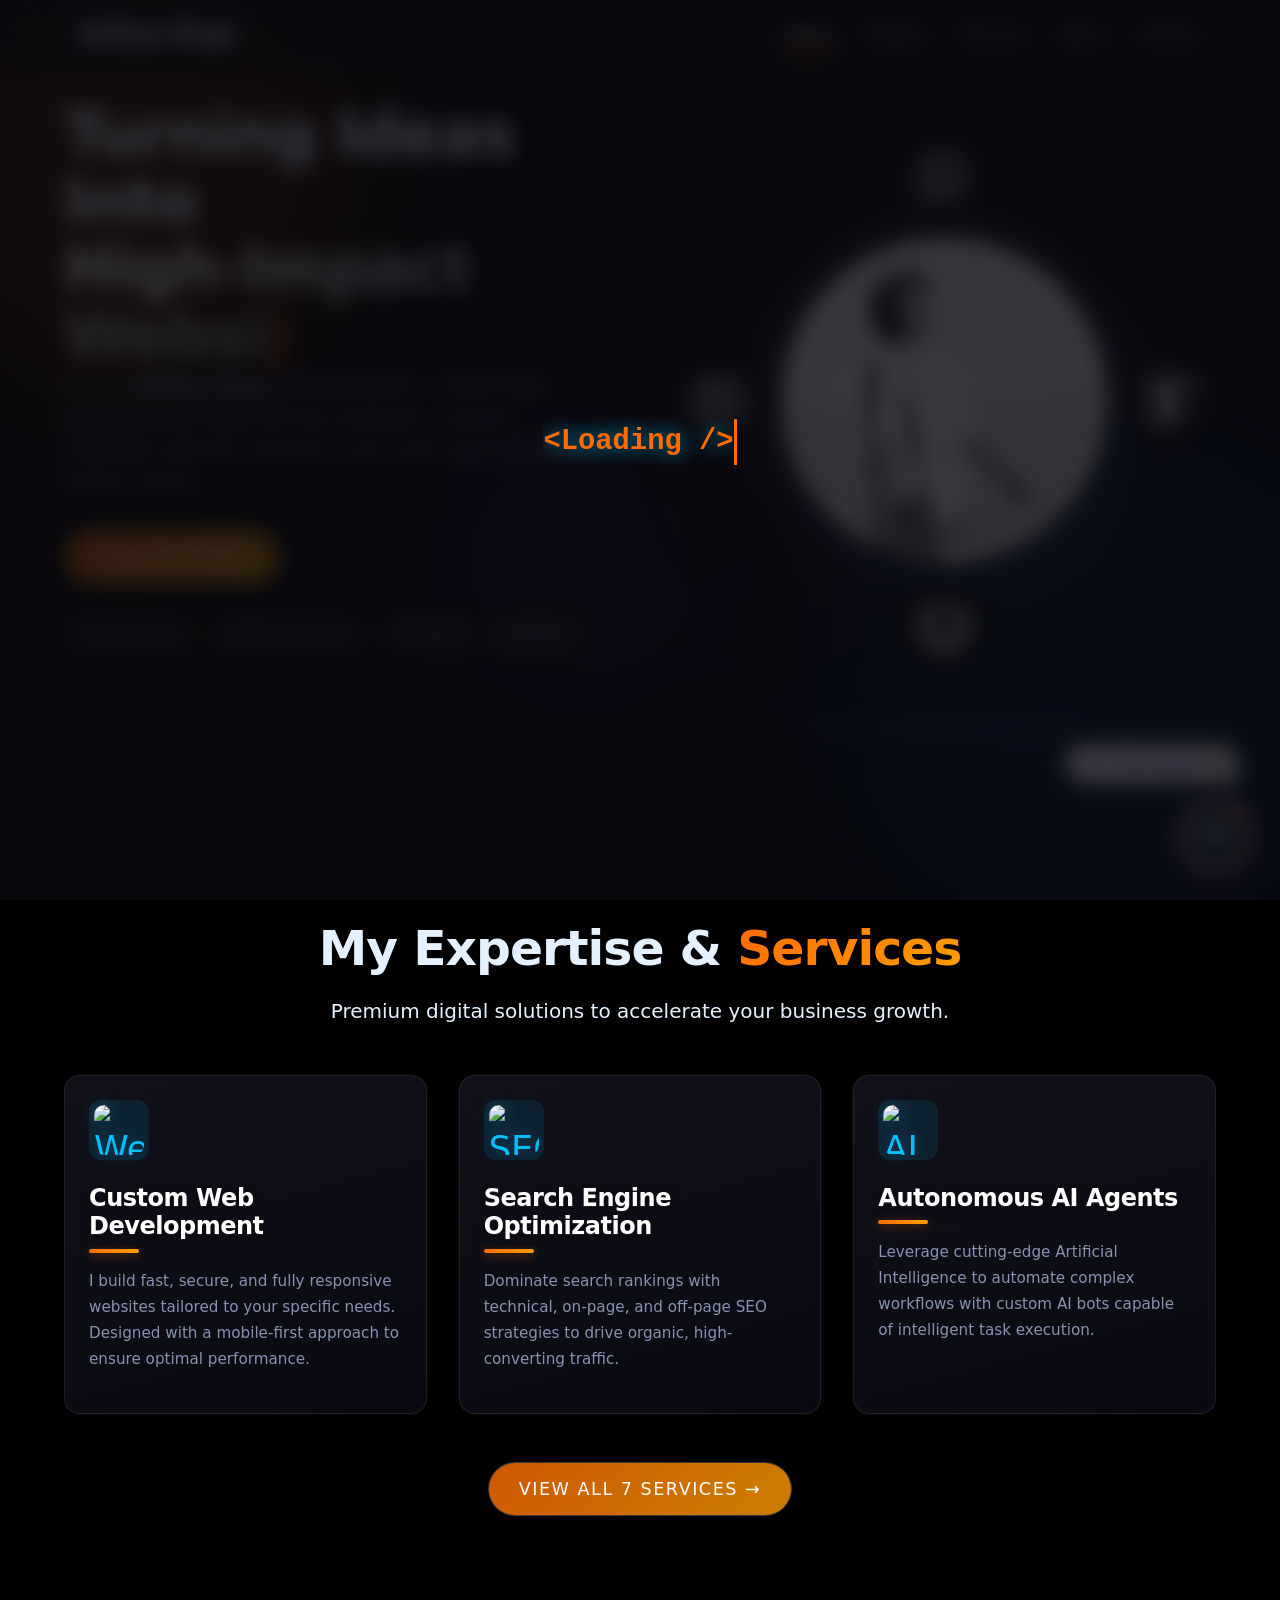
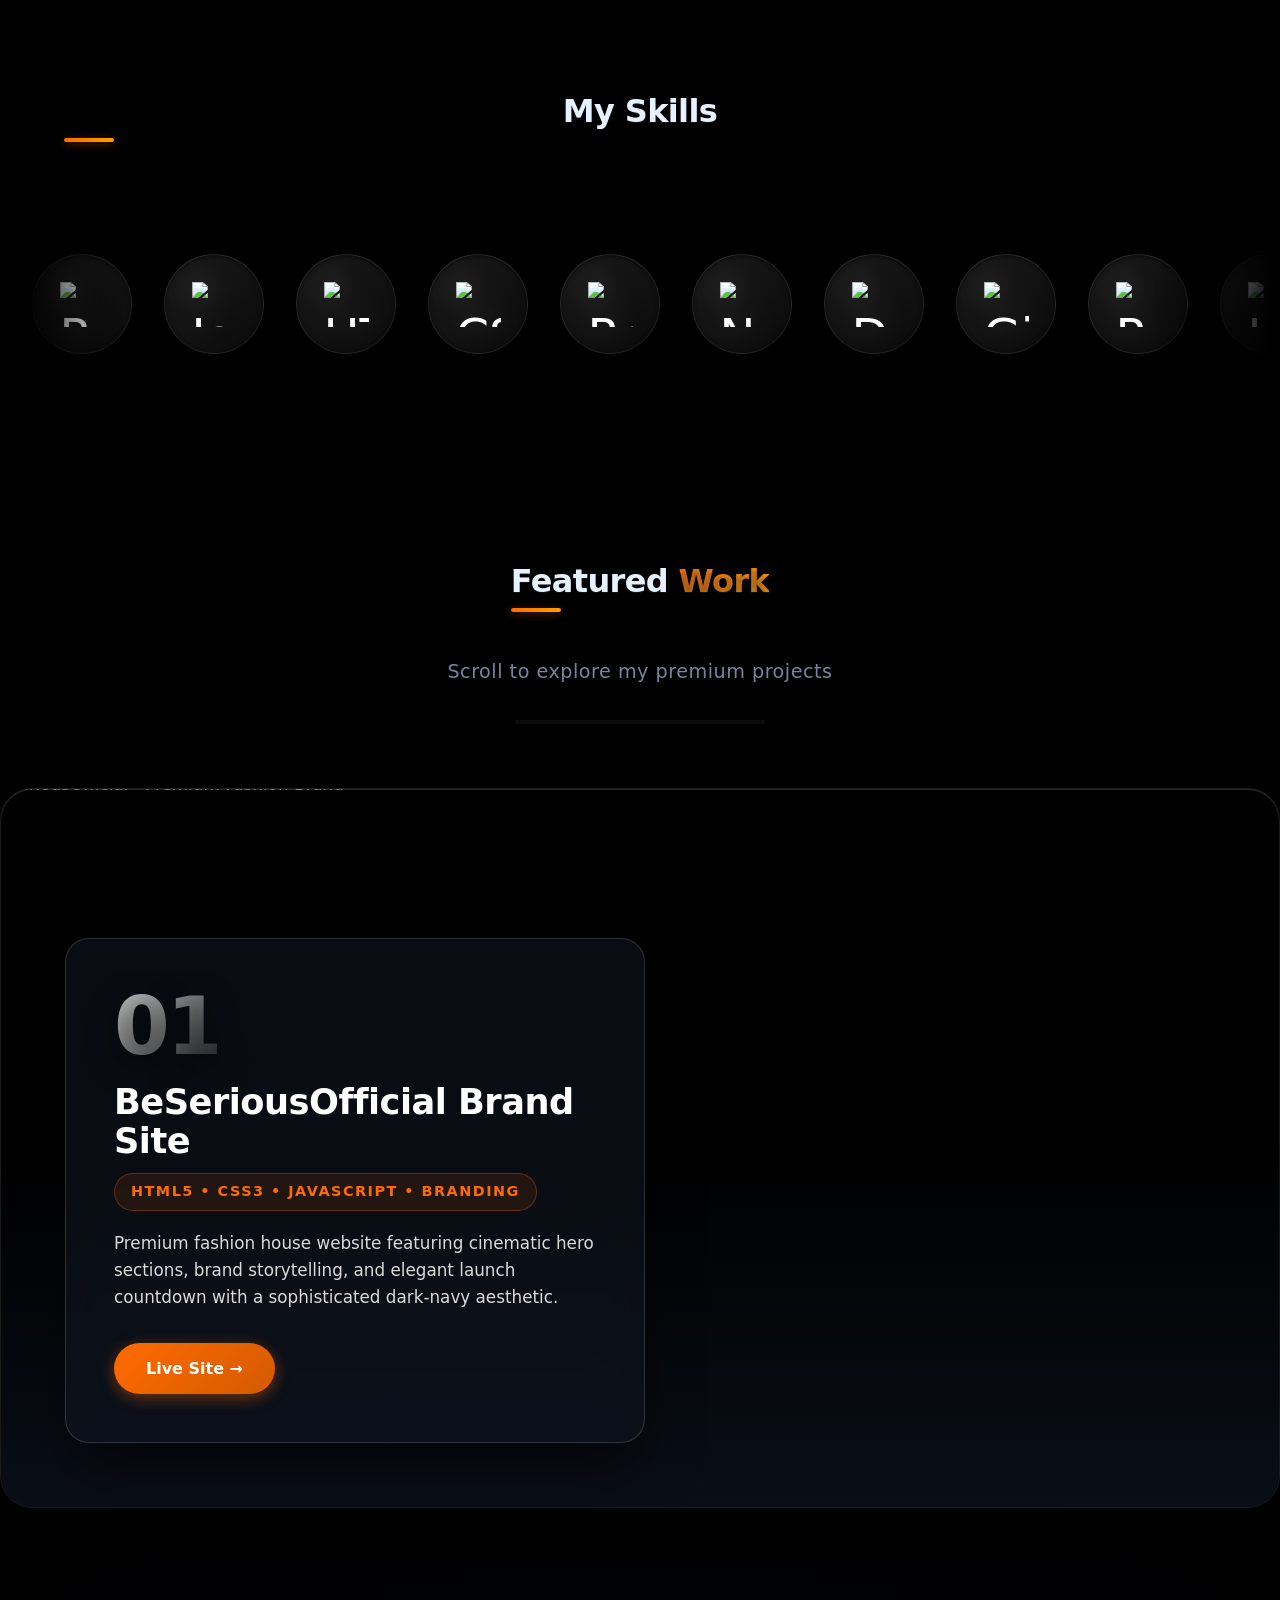
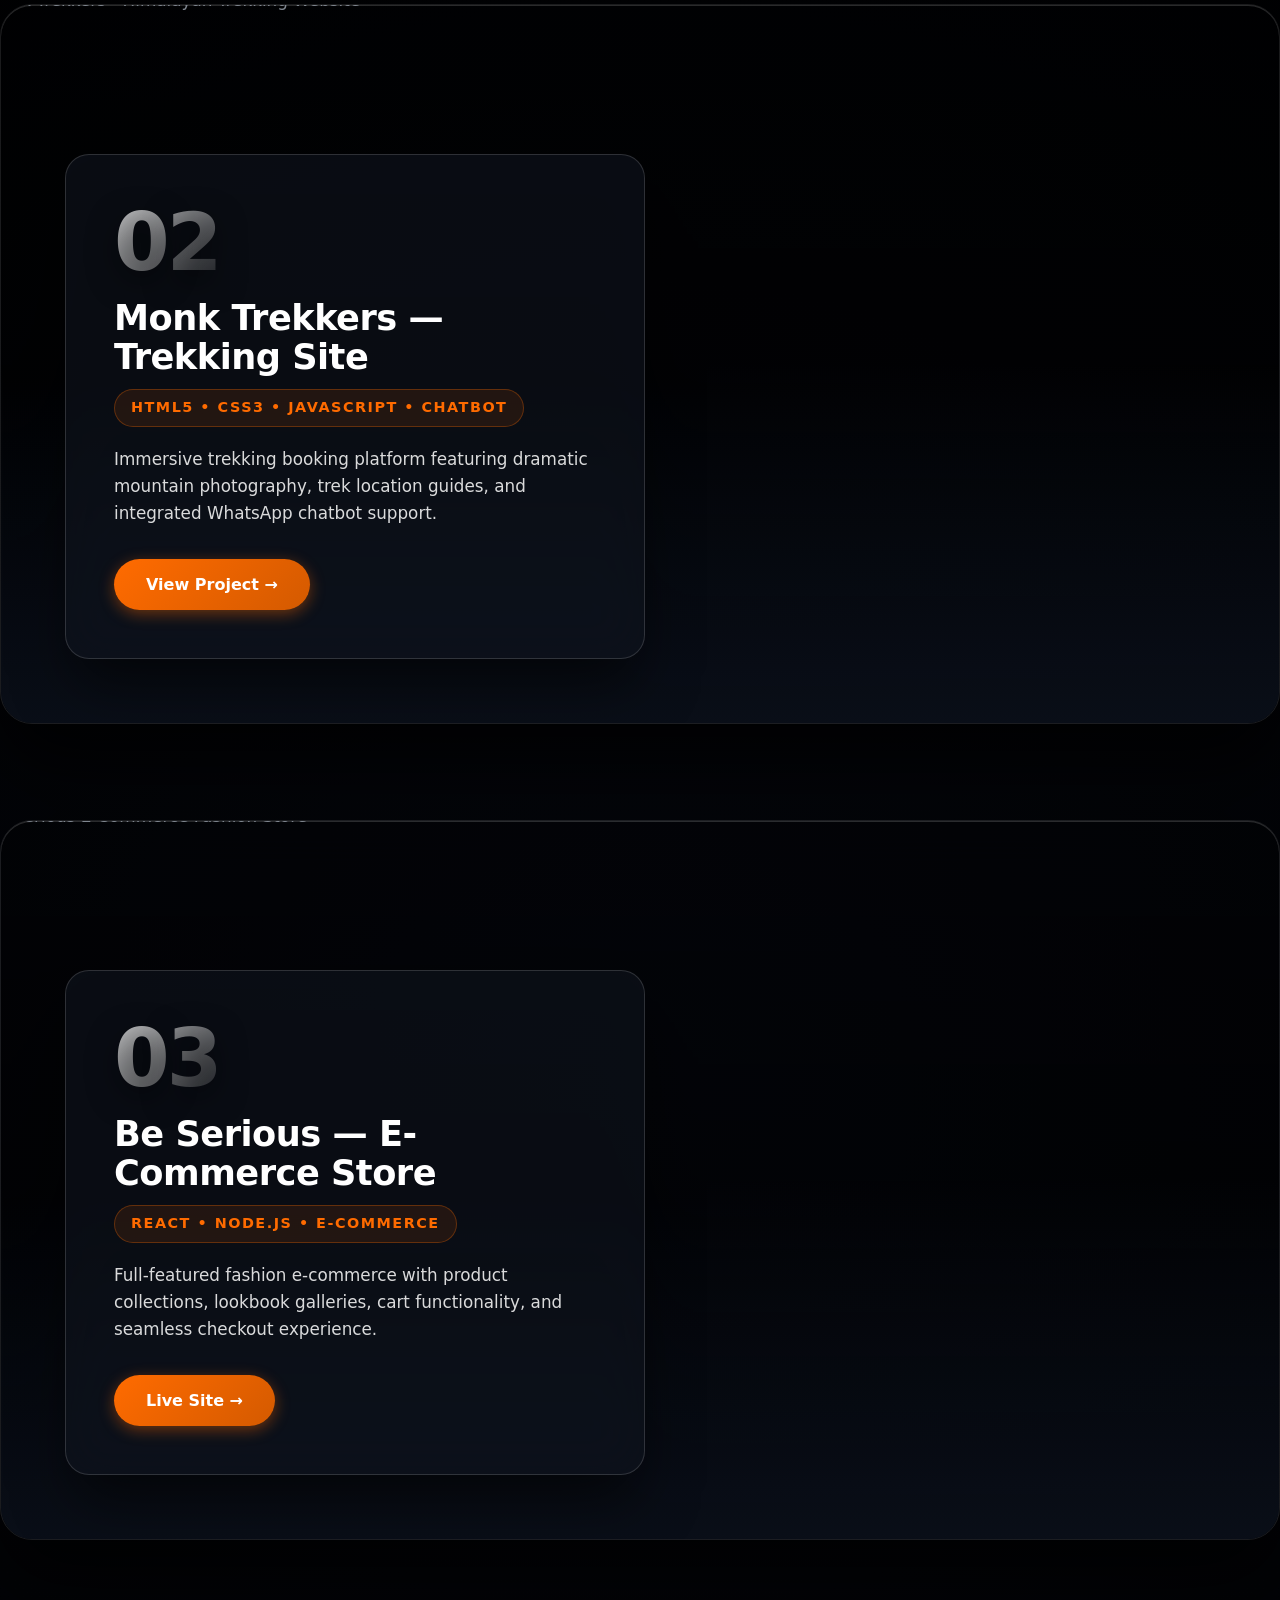
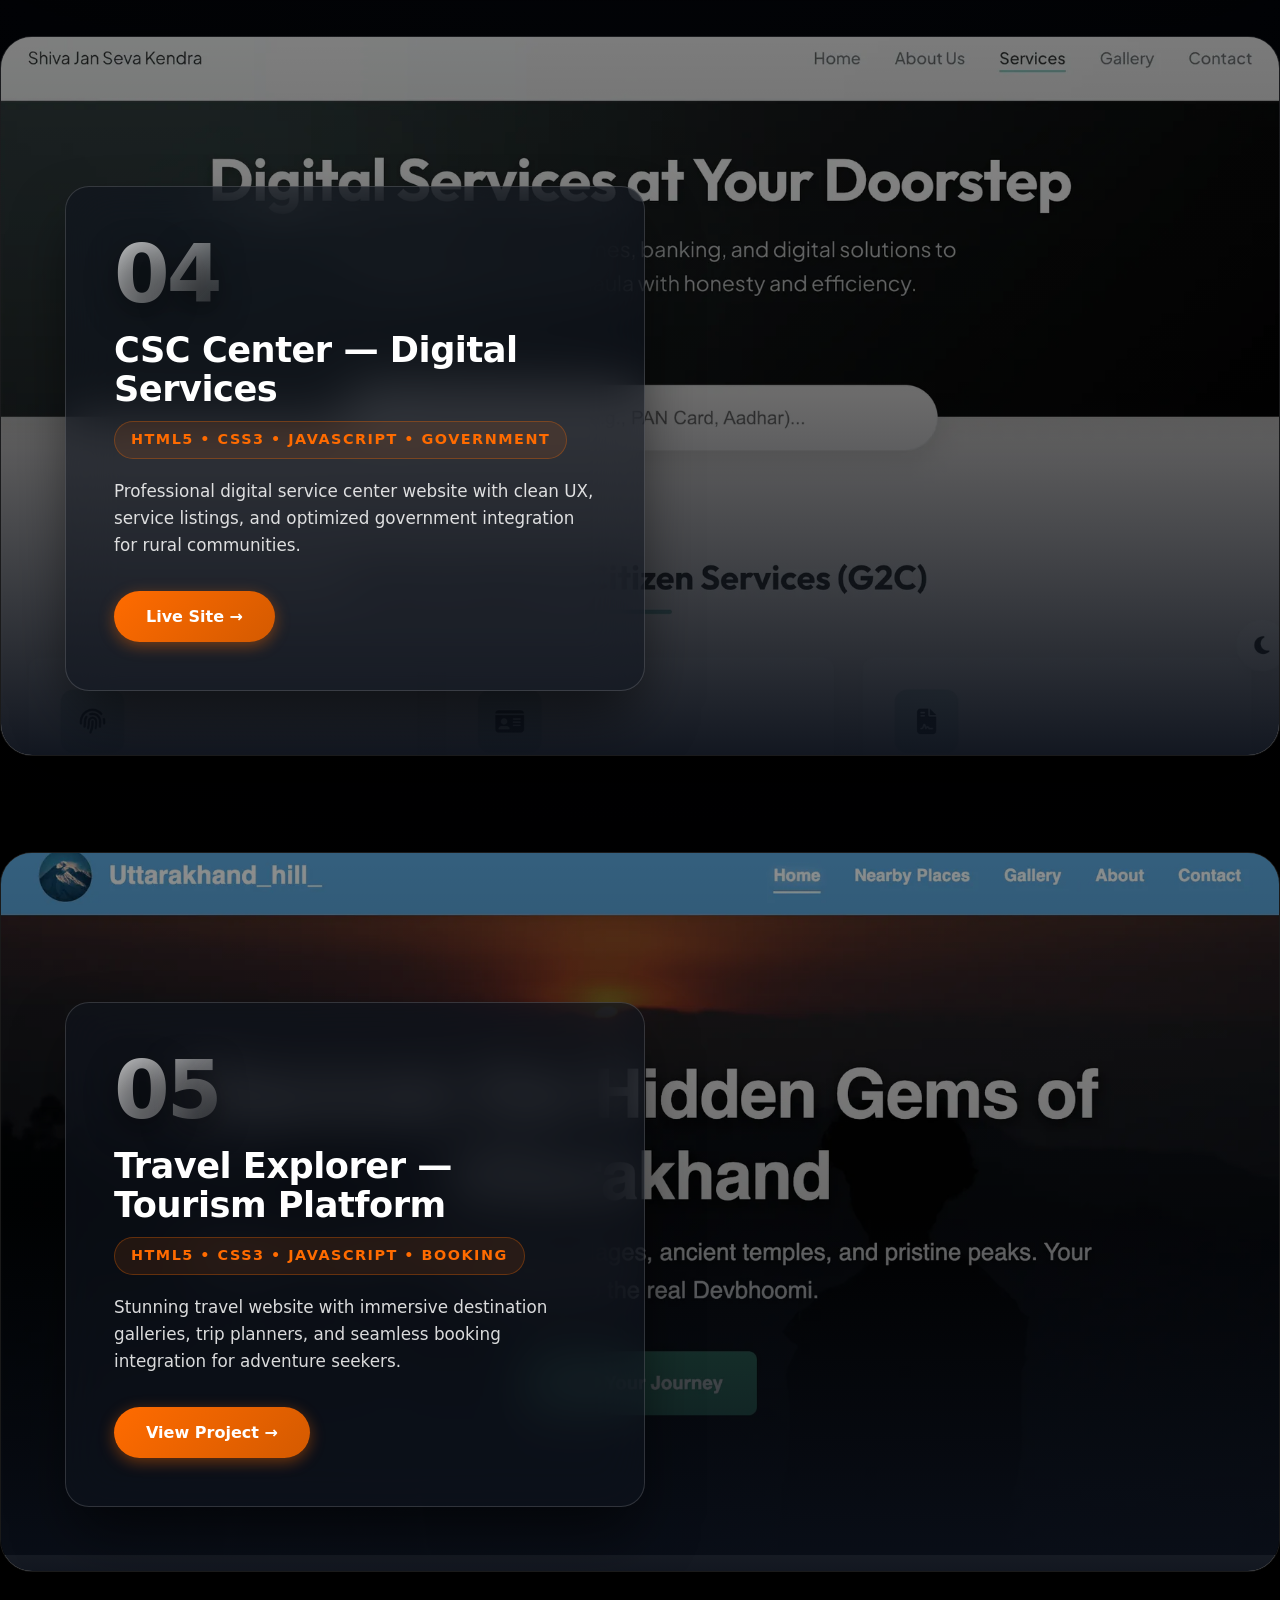
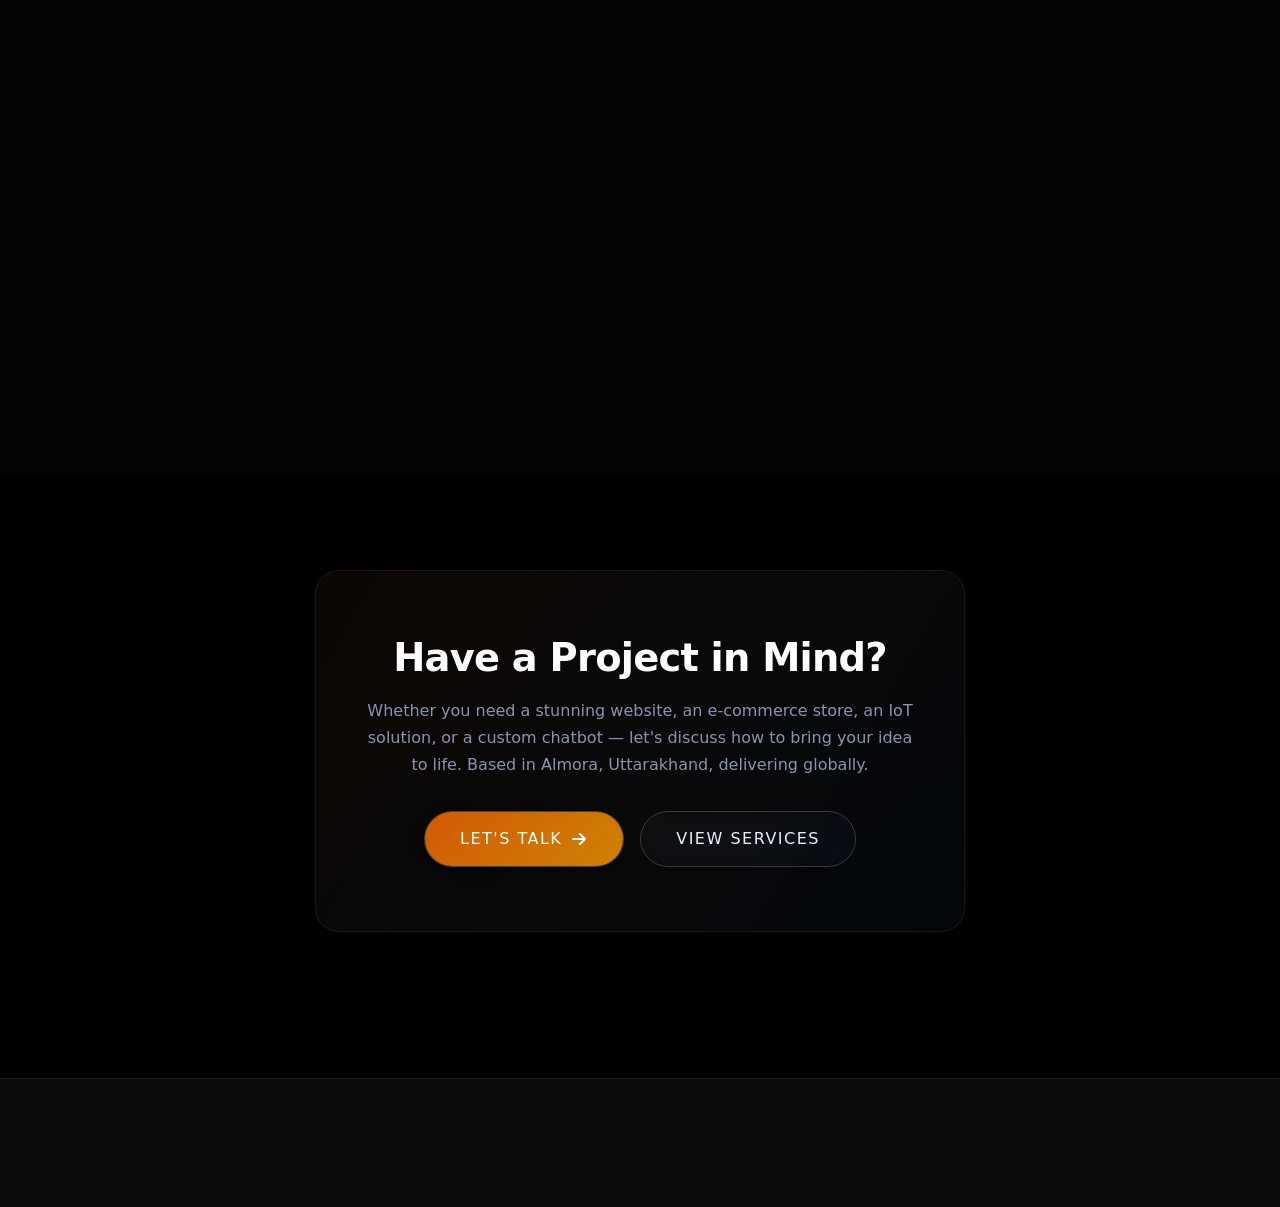
==== commit 659a1f01: "change the home page" ====
--- a/index.html
+++ b/index.html
@@ -5,15 +5,16 @@
   <meta charset="utf-8">
   <meta name="viewport" content="width=device-width,initial-scale=1">
 
-  <!-- Security Headers -->
+  
   <meta http-equiv="Content-Security-Policy"
-    content="default-src 'self'; script-src 'self' 'unsafe-inline' https://cdnjs.cloudflare.com https://checkout.razorpay.com; style-src 'self' 'unsafe-inline' https://fonts.googleapis.com https://cdnjs.cloudflare.com; font-src 'self' https://fonts.gstatic.com https://cdnjs.cloudflare.com; img-src 'self' data: https:; connect-src 'self' https://script.google.com https://script.googleusercontent.com https://api.razorpay.com; frame-src https://api.razorpay.com https://razorpay.com;">
+    content="default-src 'self'; script-src 'self' 'unsafe-inline' https://cdnjs.cloudflare.com https://unpkg.com https://checkout.razorpay.com; style-src 'self' 'unsafe-inline' https://fonts.googleapis.com https://cdnjs.cloudflare.com https://unpkg.com; font-src 'self' https://fonts.gstatic.com https://cdnjs.cloudflare.com https://unpkg.com; img-src 'self' data: https:; connect-src 'self' https://script.google.com https://script.googleusercontent.com https://api.razorpay.com; frame-src https://api.razorpay.com https://razorpay.com; object-src 'none'; base-uri 'self'; upgrade-insecure-requests;">
   <meta http-equiv="X-Content-Type-Options" content="nosniff">
   <meta http-equiv="X-Frame-Options" content="SAMEORIGIN">
   <meta http-equiv="Referrer-Policy" content="strict-origin-when-cross-origin">
   <meta name="theme-color" content="#000000">
 
-  <!-- Primary SEO -->
+  
+  <link rel="preload" as="image" href="pic/home.webp">
   <title>Aditya Negi (Aditya) | Expert Web Developer in Almora, Uttarakhand</title>
   <meta name="description"
     content="Looking for a specific Web Developer in Almora? Aditya Negi offers expert web development, custom chatbots, and IoT solutions in Uttarakhand. Transform your digital presence today.">
@@ -23,7 +24,7 @@
   <meta name="robots" content="index, follow">
   <link rel="canonical" href="https://adityanegi.in/index.html">
 
-  <!-- Open Graph / Facebook -->
+  
   <meta property="og:type" content="website">
   <meta property="og:url" content="https://adityanegi.in/">
   <meta property="og:title" content="Aditya Negi | Web Developer in Almora, Uttarakhand">
@@ -31,7 +32,7 @@
     content="Expert Web Developer in Almora, Uttarakhand. Aditya Negi specializes in responsive websites, chatbots, and IoT.">
   <meta property="og:image" content="pic/home.webp">
 
-  <!-- Twitter -->
+  
   <meta property="twitter:card" content="summary_large_image">
   <meta property="twitter:url" content="https://adityanegi.in/">
   <meta property="twitter:title" content="Aditya Negi | Web Developer in Almora">
@@ -39,7 +40,7 @@
     content="Top-rated Web Developer in Almora. Build your dream website with Aditya Negi.">
   <meta property="twitter:image" content="pic/home.webp">
 
-  <!-- Schema.org JSON-LD -->
+  
   <script type="application/ld+json">
   {
     "@context": "https://schema.org",
@@ -94,12 +95,23 @@
   <link
     href="https://fonts.googleapis.com/css2?family=Inter:wght@300;400;500;600;700&family=Space+Grotesk:wght@400;500;600;700&display=swap"
     rel="stylesheet">
+
+  
   <link rel="stylesheet" href="https://cdnjs.cloudflare.com/ajax/libs/font-awesome/6.7.2/css/all.min.css"
     integrity="sha512-Evv84Mr4kqVGRNSgIGL/F/aIDqQb7xQ2vcrdIwxfjThSH8CSR7PBEakCr51Ck+w+/U6swU2Im1vVX0SVk9ABhg=="
     crossorigin="anonymous" referrerpolicy="no-referrer" />
+  <script src="https://unpkg.com/@phosphor-icons/web"></script>
+
+  
+  <script src="https://cdnjs.cloudflare.com/ajax/libs/gsap/3.12.5/gsap.min.js"></script>
+  <script src="https://cdnjs.cloudflare.com/ajax/libs/gsap/3.12.5/ScrollTrigger.min.js"></script>
 </head>
 
 <body>
+  <div class="page-transition"><div class="premium-loader"></div></div>
+  
+
+
   <a href="#home" class="skip-link">Skip to main content</a>
   <header class="site-header">
     <div class="container">
@@ -127,7 +139,7 @@
   </header>
 
   <main>
-    <!-- Hero Section -->
+    
     <section class="hero" id="home">
       <div class="container">
         <div class="hero-content">
@@ -150,8 +162,8 @@
               <div class="profile-planet">
                 <picture>
                   <source srcset="pic/home.webp" type="image/webp">
-                  <img src="pic/home.png" alt="Aditya Negi - Web Developer" width="400" height="400"
-                    style="aspect-ratio: 1/1;" decoding="async">
+                  <img src="pic/about.webp" alt="Aditya Negi - Web Developer" width="400" height="400"
+                    style="aspect-ratio: 1/1;" decoding="async" loading="lazy">
                 </picture>
               </div>
               <div class="social-orbit">
@@ -171,98 +183,170 @@
       </div>
     </section>
 
-    <!-- Services / What I Do Section -->
-    <section class="services container services-card">
-      <h3>What I Do</h3>
-      <div class="services-content">
-        <div class="service-box reveal-on-scroll">
-          <div class="service-icon"><i class="fa-solid fa-code"></i></div>
-          <h4>Web Development</h4>
-          <p>I build fast, responsive, and SEO-friendly websites that help businesses and personal brands build trust
-            online.
-            From clean portfolios to business websites, I focus on performance, clarity, and user experience so visitors
-            stay longer and take action.</p>
-        </div>
-        <div class="service-box reveal-on-scroll">
-          <div class="service-icon"><i class="fa-solid fa-robot"></i></div>
-          <h4>Chat-Bot Development</h4>
-          <p>I create smart chatbots that automate customer conversations, answer common questions, and save time for
-            businesses.
-            These chatbots improve user engagement, reduce manual work, and help websites work even when you’re offline.
-          </p>
-        </div>
-        <div class="service-box reveal-on-scroll">
-          <div class="service-icon"><i class="fa-solid fa-microchip"></i></div>
-          <h4>IoT (Arduino / ESP32)</h4>
-          <p>I work on IoT using Arduino Uno and ESP32, building smart systems by combining hardware and software.
-            This includes automation, sensor-based projects, and real-world problem-solving solutions.</p>
-        </div>
+    
+    <section class="services container" style="margin-top: 5rem;">
+      <div class="section-header reveal-stagger" style="text-align: center; margin: 0 auto 3rem; max-width: 800px;">
+        <h2 style="margin-bottom: 1rem;">My Expertise & <span class="text-gradient">Services</span></h2>
+        <p>Premium digital solutions to accelerate your business growth.</p>
+      </div>
+
+      <div class="seo-grid">
+        
+        <div class="seo-card reveal-on-scroll">
+          <div class="seo-card-icon"><img src="pic/web_dev.webp" alt="Web Development" width="60" height="60" loading="lazy"></div>
+          <h3>Custom Web Development</h3>
+          <p>I build fast, secure, and fully responsive websites tailored to your specific needs. Designed with a
+            mobile-first approach to ensure optimal performance.</p>
+        </div>
+
+        
+        <div class="seo-card reveal-on-scroll" style="transition-delay: 0.1s;">
+          <div class="seo-card-icon"><img src="pic/seo_icon.webp" alt="SEO Optimization" width="60" height="60" loading="lazy"></div>
+          <h3>Search Engine Optimization</h3>
+          <p>Dominate search rankings with technical, on-page, and off-page SEO strategies to drive organic,
+            high-converting traffic.</p>
+        </div>
+
+        
+        <div class="seo-card reveal-on-scroll" style="transition-delay: 0.2s;">
+          <div class="seo-card-icon"><img src="pic/ai_brain.webp" alt="AI Agents" width="60" height="60" loading="lazy"></div>
+          <h3>Autonomous AI Agents</h3>
+          <p>Leverage cutting-edge Artificial Intelligence to automate complex workflows with custom AI bots capable of
+            intelligent task execution.</p>
+        </div>
+      </div>
+
+      <div style="text-align: center; margin-top: 3rem;" class="reveal-on-scroll">
+        <a href="services.html" class="btn" style="padding: 12px 30px; font-size: 1.1rem;">View All 7 Services
+          &rarr;</a>
       </div>
     </section>
 
-    <!-- Animated Skills Section -->
-    <section class="skills-section container">
-      <h3>My Skills</h3>
+    
+    <section class="skills-section">
+      <h3 class="container" style="text-align: center; margin-bottom: 2rem;">My Skills</h3>
       <div class="skills-cloud">
-        <div class="skill-item"><i class="fab fa-python" style="color: #3776AB;"></i></div>
-        <div class="skill-item"><i class="fab fa-js" style="color: #F7DF1E;"></i></div>
-        <div class="skill-item"><i class="fab fa-html5" style="color: #E34F26;"></i></div>
-        <div class="skill-item"><i class="fab fa-css3-alt" style="color: #1572B6;"></i></div>
-        <div class="skill-item"><i class="fab fa-react" style="color: #61DAFB;"></i></div>
-        <div class="skill-item"><i class="fab fa-node" style="color: #339933;"></i></div>
-        <div class="skill-item"><i class="fas fa-database" style="color: #4DB33D;"></i></div>
-        <div class="skill-item"><i class="fab fa-git-alt" style="color: #F05032;"></i></div>
+        <div class="skills-track">
+          
+          <div class="skill-item"><img src="pic/python.svg" alt="Python" loading="lazy"></div>
+          <div class="skill-item"><img src="pic/javascript.svg" alt="JavaScript" loading="lazy"></div>
+          <div class="skill-item"><img src="pic/html5.svg" alt="HTML5" loading="lazy"></div>
+          <div class="skill-item"><img src="pic/css3.svg" alt="CSS3" loading="lazy"></div>
+          <div class="skill-item"><img src="pic/react.svg" alt="React" loading="lazy"></div>
+          <div class="skill-item"><img src="pic/nodejs.svg" alt="Node.js" loading="lazy"></div>
+          <div class="skill-item"><img src="pic/database.svg" alt="Database" loading="lazy"></div>
+          <div class="skill-item"><img src="pic/git.svg" alt="Git" loading="lazy"></div>
+          
+          <div class="skill-item"><img src="pic/python.svg" alt="Python" loading="lazy"></div>
+          <div class="skill-item"><img src="pic/javascript.svg" alt="JavaScript" loading="lazy"></div>
+          <div class="skill-item"><img src="pic/html5.svg" alt="HTML5" loading="lazy"></div>
+          <div class="skill-item"><img src="pic/css3.svg" alt="CSS3" loading="lazy"></div>
+          <div class="skill-item"><img src="pic/react.svg" alt="React" loading="lazy"></div>
+          <div class="skill-item"><img src="pic/nodejs.svg" alt="Node.js" loading="lazy"></div>
+          <div class="skill-item"><img src="pic/database.svg" alt="Database" loading="lazy"></div>
+          <div class="skill-item"><img src="pic/git.svg" alt="Git" loading="lazy"></div>
+        </div>
       </div>
     </section>
 
 
 
-    <!-- Featured Projects Preview -->
-    <section class="projects container">
-      <h3>Featured Work</h3>
-      <div class="projects-grid">
-        <!-- Project 1: Chatbot -->
-        <article class="featured-card reveal-on-scroll">
-          <div class="featured-img-wrapper">
-            <img src="project_pic/chatbot.png" alt="Rule-Based Website Chatbot" class="featured-img" loading="lazy"
-              width="600" height="400">
-          </div>
-          <h4>Rule-Based Website Chatbot</h4>
-          <p class="featured-subtitle">Python • Flask • Automation</p>
-          <p class="featured-desc">Automated customer support system that answers common questions instantly, 24/7,
-            improving user engagement and reducing manual workload.</p>
-          <a href="project.html" class="featured-link">View Details &rarr;</a>
+    
+    <section class="featured-showcase" id="featured-work">
+      <div class="featured-showcase-header container">
+        <h3>Featured <span class="text-gradient">Work</span></h3>
+        <p class="featured-showcase-sub">Scroll to explore my premium projects</p>
+        <div class="scroll-progress-bar">
+          <div class="scroll-progress-fill" id="scrollProgressFill"></div>
+        </div>
+      </div>
+      <div class="featured-track">
+        
+        <article class="featured-slide" data-slide="1">
+          <div class="slide-bg">
+            <img src="project_pic/beseriousofficial.in.webp" alt="BeSeriousOfficial - Premium Fashion Brand"
+              loading="lazy" width="1200" height="800">
+          </div>
+          <div class="slide-overlay"></div>
+          <div class="slide-content">
+            <span class="slide-number">01</span>
+            <h4 class="slide-title">BeSeriousOfficial Brand Site</h4>
+            <p class="slide-tech">HTML5 • CSS3 • JavaScript • Branding</p>
+            <p class="slide-desc">Premium fashion house website featuring cinematic hero sections, brand storytelling,
+              and elegant launch countdown with a sophisticated dark-navy aesthetic.</p>
+            <a href="https://beseriousofficial.in" target="_blank" rel="noopener noreferrer" class="slide-link">Live Site &rarr;</a>
+          </div>
         </article>
 
-        <!-- Project 2: Smart Irrigation -->
-        <article class="featured-card reveal-on-scroll">
-          <div class="featured-img-wrapper">
-            <img src="project_pic/smartigrretionsystem.png" alt="Smart Irrigation System" class="featured-img"
-              loading="lazy" width="600" height="400">
-          </div>
-          <h4>IoT Smart Irrigation System</h4>
-          <p class="featured-subtitle">ESP32 • IoT • Real-time Monitoring</p>
-          <p class="featured-desc">Smart system to monitor soil moisture and control water usage intelligently,
-            featuring a web dashboard for real-time tracking.</p>
-          <a href="project.html" class="featured-link">View Details &rarr;</a>
+        
+        <article class="featured-slide" data-slide="2">
+          <div class="slide-bg">
+            <img src="project_pic/treaking_Site.webp" alt="Monk Trekkers - Himalayan Trekking Website" loading="lazy"
+              width="1200" height="800">
+          </div>
+          <div class="slide-overlay"></div>
+          <div class="slide-content">
+            <span class="slide-number">02</span>
+            <h4 class="slide-title">Monk Trekkers — Trekking Site</h4>
+            <p class="slide-tech">HTML5 • CSS3 • JavaScript • Chatbot</p>
+            <p class="slide-desc">Immersive trekking booking platform featuring dramatic mountain photography, trek
+              location guides, and integrated WhatsApp chatbot support.</p>
+            <a href="project.html" class="slide-link">View Project &rarr;</a>
+          </div>
         </article>
 
-        <!-- Project 3: CSC Portal -->
-        <article class="featured-card reveal-on-scroll">
-          <div class="featured-img-wrapper">
-            <img src="project_pic/cscwebsite.png" alt="CSC Service Portal" class="featured-img" loading="lazy"
-              width="600" height="400">
-          </div>
-          <h4>CSC Service Center Portal</h4>
-          <p class="featured-subtitle">Web Development • Portal Management</p>
-          <p class="featured-desc">A comprehensive digital platform for Common Service Centers to efficiently manage
-            citizen services and applications online.</p>
-          <a href="project.html" class="featured-link">View Details &rarr;</a>
+        
+        <article class="featured-slide" data-slide="3">
+          <div class="slide-bg">
+            <img src="project_pic/beserious.in.webp" alt="Be Serious E-Commerce Fashion Store" loading="lazy"
+              width="1200" height="800">
+          </div>
+          <div class="slide-overlay"></div>
+          <div class="slide-content">
+            <span class="slide-number">03</span>
+            <h4 class="slide-title">Be Serious — E-Commerce Store</h4>
+            <p class="slide-tech">React • Node.js • E-Commerce</p>
+            <p class="slide-desc">Full-featured fashion e-commerce with product collections, lookbook galleries, cart
+              functionality, and seamless checkout experience.</p>
+            <a href="https://beserious.in" target="_blank" rel="noopener noreferrer" class="slide-link">Live Site &rarr;</a>
+          </div>
         </article>
+
+        
+        <article class="featured-slide" data-slide="4">
+          <div class="slide-bg">
+            <img src="project_pic/cscwebsite.webp" alt="CSC Center Website" loading="lazy" width="1200" height="800">
+          </div>
+          <div class="slide-overlay"></div>
+          <div class="slide-content">
+            <span class="slide-number">04</span>
+            <h4 class="slide-title">CSC Center — Digital Services</h4>
+            <p class="slide-tech">HTML5 • CSS3 • JavaScript • Government</p>
+            <p class="slide-desc">Professional digital service center website with clean UX, service listings, and
+              optimized government integration for rural communities.</p>
+            <a href="https://jnegi.in" target="_blank" rel="noopener noreferrer" class="slide-link">Live Site &rarr;</a>
+          </div>
+        </article>
+
+        
+        <article class="featured-slide" data-slide="5">
+          <div class="slide-bg">
+            <img src="project_pic/travelwebsite.webp" alt="Travel Website" loading="lazy" width="1200" height="800">
+          </div>
+          <div class="slide-overlay"></div>
+          <div class="slide-content">
+            <span class="slide-number">05</span>
+            <h4 class="slide-title">Travel Explorer — Tourism Platform</h4>
+            <p class="slide-tech">HTML5 • CSS3 • JavaScript • Booking</p>
+            <p class="slide-desc">Stunning travel website with immersive destination galleries, trip planners, and
+              seamless booking integration for adventure seekers.</p>
+            <a href="project.html" class="slide-link">View Project &rarr;</a>
+          </div>
+        </article>
       </div>
     </section>
 
-    <!-- SEO Optimized Content Section for Search Engines -->
+    
     <section class="seo-content-section"
       style="padding: 5rem 0; background: rgba(255, 255, 255, 0.02); margin-top: 3rem;">
       <div class="container" style="max-width: 1200px; margin: 0 auto;">
@@ -271,7 +355,8 @@
           <h2 style="font-size: 2.5rem; margin-bottom: 1.5rem;">Why Choose <span class="text-gradient">Aditya
               Negi</span>?</h2>
           <div class="seo-trust-badge">
-            <i class="fas fa-shield-check"></i> 100% Secure & Trusted Web Developer in Uttarakhand
+            <img src="pic/shield_icon.webp" alt="Trust Shield" width="24" height="24"
+              style="display:inline-block;vertical-align:middle;" loading="lazy"> 100% Secure & Trusted Web Developer in Uttarakhand
           </div>
           <p style="margin-bottom: 1.5rem; line-height: 1.8; opacity: 0.9; max-width: 800px; margin: 0 auto;">
             In today's fast-paced digital landscape, having a robust online presence goes far beyond simply hosting a
@@ -286,9 +371,9 @@
         </div>
 
         <div class="seo-grid">
-          <!-- Card 1 -->
+          
           <div class="seo-card reveal-on-scroll">
-            <div class="seo-card-icon"><i class="fas fa-laptop-code"></i></div>
+            <div class="seo-card-icon"><img src="pic/coding_icon.webp" alt="Web Architecture" width="60" height="60" loading="lazy"></div>
             <h3>Advanced Web Architecture</h3>
             <p>
               With an extensive background spanning HTML5, CSS3, React, and Node.js, we architect lightning-fast, highly
@@ -302,9 +387,9 @@
             </p>
           </div>
 
-          <!-- Card 2 -->
+          
           <div class="seo-card reveal-on-scroll" style="transition-delay: 0.1s;">
-            <div class="seo-card-icon"><i class="fas fa-microchip"></i></div>
+            <div class="seo-card-icon"><img src="pic/iot_chip.webp" alt="IoT" width="60" height="60" loading="lazy"></div>
             <h3>Leading IoT Enthusiast</h3>
             <p>
               What truly distinguishes Aditya Negi is a profound passion for the Internet of Things (IoT). Utilizing
@@ -318,9 +403,9 @@
             </p>
           </div>
 
-          <!-- Card 3 -->
+          
           <div class="seo-card reveal-on-scroll" style="transition-delay: 0.2s;">
-            <div class="seo-card-icon"><i class="fas fa-robot"></i></div>
+            <div class="seo-card-icon"><img src="pic/chatbot_icon.webp" alt="Chatbot AI" width="60" height="60" loading="lazy"></div>
             <h3>Intelligent Chatbot AI</h3>
             <p>
               Customer service expectations are higher than ever. As an expert <strong>Chatbot Developer</strong>,
@@ -334,9 +419,9 @@
             </p>
           </div>
 
-          <!-- Card 4 -->
+          
           <div class="seo-card reveal-on-scroll" style="transition-delay: 0.3s;">
-            <div class="seo-card-icon"><i class="fas fa-search-dollar"></i></div>
+            <div class="seo-card-icon"><img src="pic/seo_icon.webp" alt="SEO" width="60" height="60" loading="lazy"></div>
             <h3>SEO Dominance</h3>
             <p>
               Search engine optimization (SEO) is baked directly into the foundation. A beautiful website is
@@ -351,6 +436,21 @@
           </div>
         </div>
 
+      </div>
+    </section>    
+    <section class="proj-cta" id="proj-cta">
+      <div class="container">
+        <div class="proj-cta-inner reveal-stagger">
+          <h2>Have a Project in Mind?</h2>
+          <p>
+            Whether you need a stunning website, an e-commerce store, an IoT solution, or a custom chatbot — 
+            let's discuss how to bring your idea to life. Based in Almora, Uttarakhand, delivering globally.
+          </p>
+          <div class="proj-cta-buttons">
+            <a href="contact.html" class="btn" id="cta-contact-btn">Let's Talk <i class="fa-solid fa-arrow-right"></i></a>
+            <a href="services.html" class="btn btn-outline" id="cta-services-btn">View Services</a>
+          </div>
+        </div>
       </div>
     </section>
   </main>
@@ -362,8 +462,9 @@
 
   </footer>
 
-  <script src="script.js" defer></script>
-
+
+  <script src="lenis.min.js" defer></script>
+  <script src="page_transitions.js" defer></script>
   <script src="interaction.js" defer></script>
   <script src="dynamic.js" defer></script>
   <script src="background.js" defer></script>
@@ -372,4 +473,4 @@
 
 </body>
 
-</html>+</html>
--- a/style.css
+++ b/style.css
@@ -1,41 +1,48 @@
 :root {
-  /* Core Palette */
   --bg-color: #000000;
-  /* Pure Black */
   --bg-secondary: #0b0b0b;
-  /* Darkest Grey */
   --text-primary: #e6f1ff;
-  /* Bright White-Blue */
   --text-secondary: #8892b0;
-  /* Muted Blue-Grey */
   --accent-color: #ff6b00;
   --accent-secondary: #0070f3;
   --accent-glow: rgba(255, 107, 0, 0.4);
   --blue-glow: rgba(0, 112, 243, 0.4);
   --ice-glow: 0 0 15px rgba(220, 240, 255, 0.6), 0 0 30px rgba(0, 112, 243, 0.2);
-  /* Winter Glow */
+
   --gradient-main: linear-gradient(135deg, #ff6b00 0%, #ff9e00 100%);
   --gradient-dark: linear-gradient(145deg, #0a192f, #112240);
 
-  /* Glassmorphism */
+
   --glass-bg: rgba(10, 25, 47, 0.7);
   --glass-border: rgba(255, 255, 255, 0.08);
   --glass-blur: 12px;
 
-  /* Typography */
+
   --font-main: 'Inter', system-ui, -apple-system, sans-serif;
   --font-heading: 'Space Grotesk', system-ui, -apple-system, sans-serif;
+
+
+  --step--2: clamp(0.6944rem, 0.6552rem + 0.1964vw, 0.8000rem);
+  --step--1: clamp(0.8333rem, 0.7607rem + 0.3630vw, 1.0000rem);
+  --step-0: clamp(1.0000rem, 0.8804rem + 0.5978vw, 1.2500rem);
+  --step-1: clamp(1.2000rem, 1.0152rem + 0.9239vw, 1.5625rem);
+  --step-2: clamp(1.4400rem, 1.1652rem + 1.3739vw, 1.9531rem);
+  --step-3: clamp(1.7280rem, 1.3326rem + 1.9772vw, 2.4414rem);
+  --step-4: clamp(2.0736rem, 1.5163rem + 2.7864vw, 3.0518rem);
+  --step-5: clamp(2.4883rem, 1.7163rem + 3.8603vw, 3.8147rem);
+  --step-6: clamp(2.9860rem, 1.9298rem + 5.2808vw, 4.7684rem);
+
   --transition-speed: 0.3s;
   --transition-fast: 0.2s cubic-bezier(0.25, 0.46, 0.45, 0.94);
   --transition-smooth: 0.4s cubic-bezier(0.16, 1, 0.3, 1);
   --transition-elastic: 0.6s cubic-bezier(0.68, -0.55, 0.265, 1.55);
 
-  /* 3D Depths */
+
   --shadow-sm: 0 4px 6px rgba(0, 0, 0, 0.3);
   --shadow-md: 0 10px 30px -10px rgba(0, 0, 0, 0.5);
   --shadow-3d: 5px 5px 15px rgba(0, 0, 0, 0.5),
     -5px -5px 15px rgba(255, 255, 255, 0.05);
-  /* 3D System */
+
   --perspective: 1200px;
   --perspective-near: 800px;
   --depth-1: 0 4px 12px rgba(0, 0, 0, 0.35);
@@ -52,7 +59,7 @@
   padding: 0;
 }
 
-/* Accessibility: Skip link */
+
 .skip-link {
   position: absolute;
   top: -100px;
@@ -65,13 +72,62 @@
   border-radius: 8px;
   transition: top 0.2s ease;
 }
+
 .skip-link:focus {
   top: 1rem;
   outline: 3px solid #fff;
   outline-offset: 2px;
 }
 
-/* Global Fluid Images */
+
+.cursor-dot,
+.cursor-ring {
+  position: fixed;
+  top: 0;
+  left: 0;
+  pointer-events: none;
+  z-index: 9999;
+  border-radius: 50%;
+  transform: translate(-50%, -50%);
+  transition: transform 0.15s ease-out, width 0.3s ease, height 0.3s ease, background-color 0.3s ease;
+}
+
+.cursor-dot {
+  width: 8px;
+  height: 8px;
+  background-color: var(--accent-color);
+  box-shadow: 0 0 10px var(--accent-glow);
+}
+
+.cursor-ring {
+  width: 40px;
+  height: 40px;
+  border: 1px solid var(--accent-color);
+  transition: transform 0.2s ease-out, width 0.3s ease, height 0.3s ease, border-color 0.3s ease;
+}
+
+.cursor-hover .cursor-dot {
+  transform: translate(-50%, -50%) scale(0);
+}
+
+.cursor-hover .cursor-ring {
+  width: 60px;
+  height: 60px;
+  background-color: rgba(255, 107, 0, 0.1);
+  border-color: rgba(255, 107, 0, 0.5);
+  backdrop-filter: blur(2px);
+}
+
+@media (max-width: 768px) {
+
+  .cursor-dot,
+  .cursor-ring {
+    display: none;
+
+  }
+}
+
+
 img,
 video,
 svg {
@@ -87,8 +143,24 @@
   line-height: 1.6;
   overflow-x: hidden;
   position: relative;
-  /* Reduced from 15s. Subtle movement */
-  animation: dynamicBG 8s infinite alternate ease-in-out;
+}
+
+
+.skip-link {
+  position: absolute;
+  top: -100px;
+  left: 0;
+  background: var(--accent-color);
+  color: #fff;
+  padding: 8px 16px;
+  z-index: 9999;
+  transition: top 0.3s;
+  text-decoration: none;
+  font-weight: 600;
+}
+
+.skip-link:focus {
+  top: 0;
 }
 
 html {
@@ -108,7 +180,7 @@
   list-style: none;
 }
 
-/* Utilities */
+
 .container {
   width: min(1200px, 90%);
   margin: 0 auto;
@@ -124,27 +196,38 @@
   -webkit-background-clip: text;
   background-clip: text;
   -webkit-text-fill-color: transparent;
+  display: inline;
+}
+
+.text-gradient {
+  background: var(--gradient-main);
+  -webkit-background-clip: text;
+  background-clip: text;
+  -webkit-text-fill-color: transparent;
   display: inline-block;
-  /* Fix for gradient on some browsers */
-}
-
-/* 3D Button: bevel + lift */
+}
+
+
 .btn {
-  display: inline-block;
-  padding: 0.9rem 2rem;
-  background: var(--gradient-main);
+  display: inline-flex;
+  align-items: center;
+  justify-content: center;
+  gap: 10px;
+  padding: 0.9rem 2.2rem;
+  background: linear-gradient(135deg, rgba(255, 255, 255, 0.05) 0%, rgba(255, 255, 255, 0.0) 100%);
   color: #fff;
   border-radius: 50px;
-  font-weight: 700;
+  font-weight: 500;
   text-transform: uppercase;
-  letter-spacing: 0.5px;
-  border: none;
+  letter-spacing: 1.5px;
+  border: 1px solid rgba(255, 255, 255, 0.2);
   position: relative;
   overflow: hidden;
-  box-shadow: var(--depth-inset), 0 6px 0 rgba(0, 0, 0, 0.25), 0 10px 20px -10px var(--accent-glow);
-  transition: transform 0.2s cubic-bezier(0.25, 0.8, 0.25, 1), box-shadow 0.2s ease;
+  box-shadow: 0 4px 15px rgba(0, 0, 0, 0.3);
+  backdrop-filter: blur(10px);
+  -webkit-backdrop-filter: blur(10px);
+  transition: all 0.4s cubic-bezier(0.25, 0.8, 0.25, 1);
   z-index: 1;
-  transform: translateZ(0);
 }
 
 .btn::before {
@@ -154,10 +237,10 @@
   left: 0;
   width: 100%;
   height: 100%;
-  background: linear-gradient(135deg, #ff9e00 0%, #ff6b00 100%);
+  background: var(--gradient-main);
   z-index: -1;
-  transition: opacity 0.3s linear;
-  opacity: 0;
+  transition: opacity 0.4s ease;
+  opacity: 0.8;
 }
 
 .btn:hover::before {
@@ -165,16 +248,18 @@
 }
 
 .btn:hover {
-  transform: translateY(-4px) translateZ(8px);
-  box-shadow: var(--depth-inset), 0 10px 0 rgba(0, 0, 0, 0.2), 0 16px 30px -10px rgba(0, 0, 0, 0.4), 0 0 20px var(--accent-glow);
+  transform: translateY(-3px);
+  border-color: rgba(255, 255, 255, 0.5);
+  box-shadow: 0 10px 30px -10px var(--accent-glow), 0 0 15px var(--accent-glow);
+  letter-spacing: 2px;
 }
 
 .btn:active {
-  transform: translateY(2px) translateZ(0);
-  box-shadow: var(--depth-inset), 0 2px 0 rgba(0, 0, 0, 0.3), 0 4px 10px rgba(0, 0, 0, 0.4);
-}
-
-/* Razorpay Payment Button - Premium */
+  transform: translateY(1px);
+  box-shadow: 0 2px 10px rgba(0, 0, 0, 0.4);
+}
+
+
 .btn-razorpay {
   display: inline-flex;
   align-items: center;
@@ -191,36 +276,43 @@
   transition: all 0.3s cubic-bezier(0.25, 0.8, 0.25, 1);
   box-shadow: 0 4px 15px rgba(12, 36, 81, 0.4);
 }
+
 .btn-razorpay:hover {
   transform: translateY(-2px);
   background: linear-gradient(135deg, #1a3a6e 0%, #0c2451 100%);
   box-shadow: 0 8px 25px rgba(12, 36, 81, 0.5);
   border-color: rgba(255, 255, 255, 0.3);
 }
+
 .btn-razorpay:active {
   transform: translateY(0);
 }
+
 .btn-razorpay i {
   font-size: 1.1em;
 }
+
 @media (max-width: 768px) {
   .razorpay-pay-row {
     flex-direction: column;
     align-items: stretch !important;
   }
+
   .btn-razorpay {
     width: 100%;
     min-height: 48px;
   }
+
   #checkout-bar .cart-actions {
     flex-direction: column;
   }
+
   #checkout-bar .cart-actions .btn-razorpay {
     width: 100%;
   }
 }
 
-/* Header: 3D depth + glass */
+
 .site-header {
   position: fixed;
   top: 0;
@@ -251,15 +343,16 @@
   justify-content: space-between;
   align-items: center;
   padding: 1rem 1rem;
-  /* Added horizontal padding to prevent logo touching edge */
+
 }
 
 .brand {
   padding: 0.25rem 0;
-  /* Small padding for better touch target */
-}
-
-.brand h1 {
+
+}
+
+.brand h1,
+.brand .brand-name {
   font-size: 1.5rem;
   font-weight: 700;
   letter-spacing: -0.5px;
@@ -279,7 +372,7 @@
   transition: color 0.3s ease, text-shadow 0.3s ease;
 }
 
-/* Modern Expanding Underline Glow Hover */
+
 .site-nav a::after {
   content: '';
   position: absolute;
@@ -304,12 +397,11 @@
   width: 100%;
 }
 
-/* Hero Section */
+
 .hero {
-  min-height: 100vh;
-  display: flex;
-  align-items: center;
-  padding-top: 80px;
+  display: block;
+  padding-top: 100px;
+  padding-bottom: 60px;
   position: relative;
   overflow: hidden;
   perspective: 1200px;
@@ -327,17 +419,19 @@
 .hero-content {
   display: grid;
   grid-template-columns: 1fr 1fr;
-  align-items: center;
+  align-items: flex-start;
   gap: 4rem;
   animation: heroFadeIn 1.2s cubic-bezier(0.16, 1, 0.3, 1) forwards;
   transform-style: preserve-3d;
   opacity: 0;
 }
+
 @keyframes heroFadeIn {
   0% {
     opacity: 0;
     transform: translateY(20px);
   }
+
   100% {
     opacity: 1;
     transform: translateY(0);
@@ -351,9 +445,41 @@
 h5,
 h6 {
   font-family: var(--font-heading);
-}
-
-/* Hero Typography Updates */
+  line-height: 1.2;
+  font-weight: 700;
+  letter-spacing: -0.02em;
+}
+
+h1 {
+  font-size: var(--step-5);
+}
+
+h2 {
+  font-size: var(--step-4);
+}
+
+h3 {
+  font-size: var(--step-3);
+}
+
+h4 {
+  font-size: var(--step-2);
+}
+
+h5 {
+  font-size: var(--step-1);
+}
+
+h6 {
+  font-size: var(--step-0);
+}
+
+p {
+  font-size: var(--step-0);
+  line-height: 1.6;
+}
+
+
 .page-title {
   font-size: 3.5rem;
   font-weight: 700;
@@ -373,21 +499,21 @@
   line-height: 1.6;
 }
 
-/* Project Footer Layout */
+
 .project-footer {
   display: flex;
   justify-content: space-between;
   align-items: center;
   margin-top: auto;
-  /* Push to bottom if content is short */
+
 }
 
 .project-footer .project-tags {
   margin-bottom: 0;
-  /* Reset from previous rule */
-}
-
-/* Arrow Button Styling */
+
+}
+
+
 .icon-btn {
   display: flex;
   justify-content: center;
@@ -409,12 +535,18 @@
 }
 
 .icon-btn i {
-  /* Ensure icon is centered */
+
   pointer-events: none;
 }
 
 
-/* --- Compact Mobile Styles Removed (Consolidated) --- */
+
+.hero-text h1 {
+  margin-top: 0;
+  margin-bottom: 0;
+  line-height: 1.1;
+}
+
 .hero-text h2 {
   font-size: 3.5rem;
   line-height: 1.1;
@@ -428,11 +560,12 @@
 .hero-text .lead {
   font-size: 1.25rem;
   color: var(--text-secondary);
+  margin-top: 0;
   margin-bottom: 2rem;
-  /* Removed max-width to prevent horizontal overflow on mobile */
-}
-
-/* Hero image area: 3D stage */
+
+}
+
+
 .hero-image {
   position: relative;
   display: flex;
@@ -446,7 +579,7 @@
   transform-style: preserve-3d;
 }
 
-/* Hobbies Tags */
+
 .hobbies-tags {
   display: flex;
   flex-wrap: wrap;
@@ -477,7 +610,7 @@
   transform: translateY(-4px) translateZ(20px) scale(1.05);
 }
 
-/* Solar System / Orbit: 3D card + tilt */
+
 .orbit-container {
   position: relative;
   width: 450px;
@@ -493,9 +626,11 @@
   transition: transform 0.4s cubic-bezier(0.16, 1, 0.3, 1);
   will-change: transform;
 }
+
 .orbit-container:hover {
   transform: rotateY(-4deg) rotateX(2deg) translateZ(10px);
 }
+
 .orbit-container.full-color {
   transform: rotateY(0) rotateX(0) translateZ(5px);
 }
@@ -518,6 +653,7 @@
   transition: box-shadow 0.5s ease, transform 0.5s ease;
   transform: translateZ(20px);
 }
+
 .hero-image:hover .profile-planet,
 .orbit-container:hover .profile-planet {
   box-shadow:
@@ -532,7 +668,7 @@
   width: 100%;
   height: 100%;
   object-fit: cover;
-  /* Remove background effect if image is transparent PNG, otherwise border-radius handles circle */
+
 }
 
 .social-orbit {
@@ -541,7 +677,7 @@
   height: 100%;
   border-radius: 50%;
   border: 1px dashed rgba(255, 255, 255, 0.2);
-  /* More visible dash */
+
   animation: rotation 20s linear infinite;
   z-index: 15;
 }
@@ -554,17 +690,17 @@
   position: absolute;
   left: 50%;
   top: -40px;
-  /* Half of 80px */
+
   margin-left: -40px;
-  /* Center the 80px icon */
-  /* (Container Radius 225) + (Half Icon 40) = 265 */
+
+
   transform-origin: 50% 265px;
   transform: rotate(calc(90deg * var(--i)));
   z-index: 20;
-  /* Ensure it sits above the planet/lines */
-}
-
-/* Correct the icon rotation so they stay upright */
+
+}
+
+
 .orbit-icon i,
 .orbit-icon svg {
   display: grid;
@@ -584,16 +720,16 @@
   transform: translateZ(25px);
 }
 
-/* For SVG */
+
 .orbit-icon svg {
   width: 45%;
-  /* 45% of 80px is ~36px */
+
   height: 45%;
   fill: currentColor;
   padding: 0;
 }
 
-/* Contact Social Icon SVG Support */
+
 .social-icon svg {
   width: 1.5rem;
   height: 1.5rem;
@@ -628,7 +764,7 @@
   }
 }
 
-/* Background Glow */
+
 .orbit-container::before {
   content: '';
   position: absolute;
@@ -640,7 +776,7 @@
   border-radius: 50%;
 }
 
-/* Grayscale Interactive Mode */
+
 .profile-planet img,
 .orbit-icon i,
 .orbit-icon svg {
@@ -688,7 +824,7 @@
 }
 
 
-/* --- Services Section: 3D cards --- */
+
 .services-content {
   display: grid;
   grid-template-columns: repeat(auto-fit, minmax(300px, 1fr));
@@ -735,11 +871,11 @@
 }
 
 .service-icon {
-  /* Using new icon-box-3d instead in HTML, keeping this for backward compat if needed, but updated visual */
+
   display: inline-flex;
   margin-bottom: 1.5rem;
   font-size: 3.5rem;
-  /* Increased size for desktop */
+
   color: var(--accent-color);
 }
 
@@ -756,7 +892,7 @@
 }
 
 
-/* --- Animated Skills Section --- */
+
 .skills-section {
   text-align: center;
   position: relative;
@@ -765,17 +901,43 @@
 }
 
 .skills-cloud {
+  position: relative;
+  width: 100vw;
+  max-width: 100%;
+  overflow: hidden;
+  margin-top: 4rem;
+  padding: 1rem 0;
+
+  mask-image: linear-gradient(to right, transparent, black 10%, black 90%, transparent);
+  -webkit-mask-image: linear-gradient(to right, transparent, black 10%, black 90%, transparent);
+}
+
+.skills-track {
   display: flex;
-  justify-content: center;
+  width: max-content;
   gap: 2rem;
-  flex-wrap: wrap;
-  margin-top: 4rem;
-  perspective: 1000px;
+  animation: marquee 30s linear infinite;
+  padding-left: 2rem;
+}
+
+.skills-cloud:hover .skills-track {
+  animation-play-state: paused;
+}
+
+@keyframes marquee {
+  0% {
+    transform: translate3d(0, 0, 0);
+  }
+
+  100% {
+    transform: translate3d(calc(-50% - 1rem), 0, 0);
+  }
 }
 
 .skill-item {
   width: 100px;
   height: 100px;
+  flex-shrink: 0;
   background: linear-gradient(145deg, #1a1a1a, #0a0a0a);
   border: 1px solid var(--glass-border);
   border-radius: 50%;
@@ -784,22 +946,12 @@
   justify-content: center;
   font-size: 3rem;
   transition: all 0.35s cubic-bezier(0.175, 0.885, 0.32, 1.275);
-  cursor: default;
+  cursor: pointer;
   position: relative;
   z-index: 2;
   box-shadow: var(--depth-inset), 0 8px 20px rgba(0, 0, 0, 0.4);
-  transform: translateZ(0);
-}
-
-/* Odd items float UP first */
-.skill-item:nth-child(odd) {
-  animation: floatUp 4s ease-in-out infinite;
-}
-
-/* Even items float DOWN first */
-.skill-item:nth-child(even) {
-  animation: floatDown 4s ease-in-out infinite;
-}
+}
+
 
 .skill-item:hover {
   transform: scale(1.15) translateZ(15px);
@@ -808,39 +960,16 @@
   background: linear-gradient(145deg, #222, #111);
 }
 
-@keyframes floatUp {
-
-  0%,
-  100% {
-    transform: translateY(0);
-  }
-
-  50% {
-    transform: translateY(-15px);
-  }
-}
-
-@keyframes floatDown {
-
-  0%,
-  100% {
-    transform: translateY(0);
-  }
-
-  50% {
-    transform: translateY(15px);
-  }
-}
-
-
-
-
-/* Sections General */
+
+
+
+
+
 section {
   padding: 5rem 0;
 }
 
-/* 3D section titles */
+
 h3 {
   font-size: 2rem;
   margin-bottom: 2rem;
@@ -864,8 +993,8 @@
   box-shadow: 0 2px 8px var(--accent-glow);
 }
 
-/* Projects Grid - Using auto-fit for responsive grid */
-/* Projects Grid - Using auto-fit for responsive grid */
+
+
 .projects-grid {
   display: grid;
   grid-template-columns: repeat(auto-fit, minmax(300px, 1fr));
@@ -880,8 +1009,8 @@
   }
 }
 
-/* New Project Card Style */
-/* New Project Card Style with 3D Look */
+
+
 .project-card {
   background: linear-gradient(165deg, #0d0d0f 0%, #08080a 100%);
   border: 1px solid rgba(255, 255, 255, 0.06);
@@ -903,7 +1032,7 @@
   z-index: 10;
 }
 
-/* Thumbnail Section */
+
 .project-thumbnail {
   width: 100%;
   aspect-ratio: 16/9;
@@ -927,7 +1056,7 @@
   opacity: 1;
 }
 
-/* Card Body */
+
 .project-body {
   padding: 1.5rem;
   flex: 1;
@@ -941,7 +1070,7 @@
   }
 }
 
-/* Title */
+
 .project-title {
   font-size: 1.25rem;
   font-weight: 700;
@@ -949,7 +1078,7 @@
   color: #fff;
 }
 
-/* Description */
+
 .project-description {
   font-size: 0.95rem;
   color: #b0b0b0;
@@ -963,7 +1092,7 @@
   flex-grow: 1;
 }
 
-/* Tech Stack Badges */
+
 .project-tech-stack {
   display: flex;
   flex-wrap: wrap;
@@ -982,7 +1111,7 @@
 }
 
 
-/* About Section */
+
 .about-grid {
   display: grid;
   grid-template-columns: 1fr 1fr;
@@ -1001,7 +1130,7 @@
   filter: grayscale(0%);
 }
 
-/* 3D Glass Card Effect */
+
 .glass-panel {
   background: var(--glass-bg);
   backdrop-filter: blur(var(--glass-blur));
@@ -1018,7 +1147,7 @@
   border-color: var(--accent-color);
 }
 
-/* 3D Icons */
+
 .icon-box-3d {
   width: 80px;
   height: 80px;
@@ -1042,62 +1171,8 @@
   box-shadow: 0 0 20px var(--accent-glow);
 }
 
-/* Scroll Animation Classes */
-.reveal-on-scroll {
-  opacity: 0;
-  transform: translateY(30px);
-  transition: all 0.8s cubic-bezier(0.5, 0, 0, 1);
-}
-
-.reveal-on-scroll.active {
-  opacity: 1;
-  transform: translateY(0);
-}
-
-.reveal-left {
-  opacity: 0;
-  transform: translateX(-50px);
-  transition: all 0.8s cubic-bezier(0.5, 0, 0, 1);
-}
-
-.reveal-left.active {
-  opacity: 1;
-  transform: translateX(0);
-}
-
-.reveal-stagger>* {
-  opacity: 0;
-  transform: translateY(20px);
-  transition: all 0.5s ease forwards;
-}
-
-.reveal-stagger.active>*:nth-child(1) {
-  transition-delay: 0.1s;
-  opacity: 1;
-  transform: translateY(0);
-}
-
-.reveal-stagger.active>*:nth-child(2) {
-  transition-delay: 0.2s;
-  opacity: 1;
-  transform: translateY(0);
-}
-
-.reveal-stagger.active>*:nth-child(3) {
-  transition-delay: 0.3s;
-  opacity: 1;
-  transform: translateY(0);
-}
-
-.reveal-stagger.active>*:nth-child(4) {
-  transition-delay: 0.4s;
-  opacity: 1;
-  transform: translateY(0);
-}
-
-
-
-/* Footer */
+
+
 .site-footer {
   text-align: center;
   padding: 3rem 0;
@@ -1106,13 +1181,13 @@
   margin-top: auto;
   position: relative;
   overflow: hidden;
-  /* Keep robot inside */
-}
-
-
-
-/* Responsive */
-/* Mobile Nav Toggle */
+
+}
+
+
+
+
+
 .menu-toggle {
   display: none;
   background: none;
@@ -1121,7 +1196,7 @@
   flex-direction: column;
   gap: 5px;
   z-index: 1005;
-  /* Increased z-index to stay above site-nav (1002) */
+
 }
 
 .menu-toggle span {
@@ -1133,7 +1208,7 @@
   transition: all 0.3s;
 }
 
-/* Hamburger -> Close icon when active */
+
 .menu-toggle.active span:nth-child(1) {
   transform: translateY(9px) rotate(45deg);
 }
@@ -1146,10 +1221,14 @@
   transform: translateY(-9px) rotate(-45deg);
 }
 
-/* Responsiveness */
-
-/* Tablets & Mobile (Hamburger Menu) */
+
+
+
 @media (max-width: 768px) {
+  .hero {
+    padding-top: 80px;
+  }
+
   .hero-text h2 {
     font-size: 1.75rem;
     line-height: 1.2;
@@ -1161,7 +1240,7 @@
     grid-template-columns: 1fr;
     text-align: center;
     justify-items: center;
-    /* Center grid items horizontally */
+
     align-items: center;
   }
 
@@ -1171,7 +1250,7 @@
     gap: 3rem;
     align-items: center;
     text-align: center;
-    margin-top: 2rem;
+    margin-top: 0;
   }
 
   .hero-text {
@@ -1213,7 +1292,7 @@
     z-index: 1002;
   }
 
-  /* Prevent background scroll when menu is open */
+
   body.nav-open {
     overflow: hidden;
   }
@@ -1239,7 +1318,7 @@
     transform: translateY(0);
   }
 
-  /* Staggered Entrance Animations */
+
   .site-nav.open li:nth-child(1) {
     transition-delay: 0.1s;
   }
@@ -1270,17 +1349,17 @@
     letter-spacing: 1px;
   }
 
-  /* Fix Header Padding to keep 1rem side padding */
+
   .site-header .container {
     padding: 0.8rem 1rem;
   }
 
-  /* Ensure brand doesn't touch screen edge on mobile */
+
   .brand {
     padding-left: 0.25rem;
   }
 
-  /* Responsive Page Title & Text */
+
   .page-title {
     font-size: 2.2rem;
     text-align: center;
@@ -1300,7 +1379,7 @@
     font-size: 1rem !important;
   }
 
-  /* Mobile Project Card Centering */
+
   .project-body {
     align-items: center;
     text-align: center;
@@ -1310,17 +1389,17 @@
     justify-content: center;
   }
 
-  /* Scale down orbit on mobile and ensure circle shape */
+
   .orbit-container {
     transform: none !important;
-    /* Remove scale */
+
     margin: 0 auto;
     width: 280px !important;
-    /* Explicit width */
+
     height: 280px !important;
-    /* Explicit height */
+
     max-width: 90vw;
-    /* Ensure it doesn't overflow viewport */
+
   }
 
   .profile-planet {
@@ -1347,25 +1426,25 @@
     height: 100% !important;
   }
 
-  /* Adjust icons for the new explicit size */
+
   .orbit-icon {
     top: -25px !important;
-    /* Half of new icon size 50px */
+
     margin-left: -25px !important;
-    /* Center the 50px icon */
+
     transform-origin: center 165px !important;
-    /* Container Radius (140) + Icon Half (25) = 165 */
+
   }
 
   .orbit-icon i {
     width: 50px !important;
     height: 50px !important;
     font-size: 1.5rem !important;
-    /* Scale down icon */
+
     animation: counter-rotation 20s linear infinite !important;
   }
 
-  /* Ensure hero image fits smaller screens without overflowing */
+
   .hero-image {
     max-width: 100%;
     width: 100%;
@@ -1373,9 +1452,9 @@
     margin: 0 auto;
   }
 
-  /* Hero text sizing moved to first instance above */
-
-  /* Fix Services Card on Mobile */
+
+
+
   .services-card {
     padding: 2rem 1.5rem;
     border-radius: 16px;
@@ -1395,7 +1474,7 @@
     font-size: 2.5rem;
   }
 
-  /* Fix Skill Icons on Mobile */
+
   .skill-item {
     font-size: 3rem;
   }
@@ -1405,14 +1484,14 @@
     margin-top: 2rem;
   }
 
-  /* Featured Work Section Mobile */
-  /* .projects-grid override removed to allow auto-fit grid on tablets */
+
+
 
   .featured-card {
     margin-bottom: 1rem;
   }
 
-  /* Hero Buttons Full Width */
+
   .hero-buttons {
     width: 100%;
     margin-top: 1.5rem;
@@ -1425,7 +1504,7 @@
     padding: 0.9rem 1.5rem;
   }
 
-  /* Hashtag Pills Better Wrapping */
+
   .hobbies-tags {
     justify-content: center;
     gap: 0.6rem;
@@ -1437,7 +1516,7 @@
     font-size: 0.85rem;
   }
 
-  /* Services Checkout Bar Mobile */
+
   #checkout-bar .container {
     flex-direction: column;
     gap: 10px;
@@ -1462,7 +1541,7 @@
 
 
 
-  /* Global Mobile Optimizations */
+
   .container {
     width: min(1200px, 95%);
     padding-left: 1rem;
@@ -1477,7 +1556,7 @@
     font-size: 1.6rem;
   }
 
-  /* Touch Targets - Minimum 48px */
+
   .site-nav a {
     padding: 12px;
     min-height: 48px;
@@ -1492,7 +1571,7 @@
   }
 }
 
-/* TV / Large Screens */
+
 @media (min-width: 1800px) {
   .container {
     width: min(1600px, 90%);
@@ -1511,21 +1590,23 @@
   }
 }
 
-/* Extra small: ensure hero headline fits and image is prominent */
+
 @media (max-width: 380px) {
   .hero-text h1 {
     font-size: 1.5rem;
     line-height: 1.3;
   }
+
   .hero-text h1 br {
     display: none;
   }
+
   .hero-text .lead {
     font-size: 0.9rem;
   }
 }
 
-/* Smart Watch / Very Small Screens (< 400px) */
+
 @media (max-width: 400px) {
   .brand h1 {
     font-size: 1.25rem;
@@ -1541,7 +1622,7 @@
     padding-bottom: 2rem;
   }
 
-  /* Optimize Headline for 2 lines */
+
   .hero-text h2 {
     font-size: 1.6rem !important;
     line-height: 1.25;
@@ -1552,17 +1633,17 @@
     line-height: 1.5;
     margin-bottom: 1.5rem;
     padding: 0 1rem;
-    /* Avoid edge-to-edge text */
+
     text-wrap: balance;
-    /* Modern browser support */
-  }
-
-  /* Full width CTA */
+
+  }
+
+
   .hero-buttons {
     width: 100%;
     margin-top: 1rem;
     margin-bottom: 2rem;
-    /* Spacing before tags/image */
+
   }
 
   .hero-buttons .btn {
@@ -1570,12 +1651,12 @@
     text-align: center;
     padding: 1rem;
     display: block;
-    /* Ensure block level for width to work */
+
     margin: 0 auto;
-    /* Center if width < 100% */
-  }
-
-  /* Improved Hashtag Pills */
+
+  }
+
+
   .hobbies-tags {
     justify-content: center;
     gap: 0.5rem;
@@ -1586,22 +1667,22 @@
 
   .hobby-tag {
     padding: 0.6rem 1rem;
-    /* Larger touch padding */
+
     font-size: 0.85rem;
   }
 
-  /* Adjust orbit animation for small screens instead of hiding */
+
   .orbit-container {
     transform: scale(0.55);
-    /* Smaller scale for narrow screens */
+
     margin: -40px auto;
-    /* Negative margin to reduce white space caused by scaling */
+
     display: flex;
   }
 
   .hero-image {
     height: 350px;
-    /* Force height to fitting size */
+
     margin-top: 0;
     display: flex;
   }
@@ -1610,7 +1691,7 @@
     font-size: 1.5rem;
   }
 
-  /* Featured Work Cards on Ultra-Small Screens */
+
   .featured-img-wrapper {
     border-radius: 12px;
   }
@@ -1632,7 +1713,7 @@
     padding: 0.95rem 1.2rem;
   }
 
-  /* Increase touch targets for links */
+
   .site-nav a,
   .social-icon,
   .project-card a {
@@ -1645,7 +1726,7 @@
   }
 }
 
-/* TV / Large Screens & Accessibility Focus */
+
 @media (min-width: 1800px) {
   .container {
     width: min(1600px, 90%);
@@ -1653,7 +1734,7 @@
 
   body {
     font-size: 1.4rem;
-    /* Readability from distance */
+
   }
 
   h1 {
@@ -1670,7 +1751,7 @@
   }
 }
 
-/* Focus Visible for TV Remotes / Keyboard Nav */
+
 :focus-visible {
   outline: 3px solid var(--accent-color);
   outline-offset: 4px;
@@ -1678,7 +1759,7 @@
 }
 
 
-/* --- Technical Arsenal (Premium Grid) --- */
+
 .tech-arsenal-grid {
   display: grid;
   grid-template-columns: repeat(auto-fit, minmax(280px, 1fr));
@@ -1704,7 +1785,7 @@
   background: #0c0c0c;
 }
 
-/* Card Header */
+
 .tech-header {
   display: flex;
   align-items: center;
@@ -1734,7 +1815,7 @@
   color: #fff;
 }
 
-/* Info Row */
+
 .tech-info {
   display: flex;
   justify-content: space-between;
@@ -1752,10 +1833,10 @@
   font-size: 1rem;
   font-weight: 700;
   color: var(--skill-color, #fff);
-  /* Fallback */
-}
-
-/* Progress Bar */
+
+}
+
+
 .progress-bar {
   height: 8px;
   background: #1a1a1a;
@@ -1770,12 +1851,12 @@
   border-radius: 4px;
   box-shadow: 0 0 10px var(--skill-color);
   width: 0;
-  /* Animated later */
+
   animation: loadSkill 1.5s ease-out forwards;
   position: relative;
 }
 
-/* Add a glowing tip */
+
 .progress-fill::after {
   content: '';
   position: absolute;
@@ -1797,7 +1878,7 @@
   }
 }
 
-/* Mobile Adjustments */
+
 @media (max-width: 600px) {
   .tech-arsenal-grid {
     grid-template-columns: 1fr;
@@ -1809,7 +1890,7 @@
   }
 }
 
-/* Contact Page Refactor - Solid Premium */
+
 .contact-container {
   display: grid;
   grid-template-columns: 1fr 1fr;
@@ -1856,10 +1937,31 @@
 }
 
 .contact-item i {
-  /* Simplified to allow icon-box-3d to handle the container */
+
+  color: inherit;
+}
+
+.contact-icon-box {
+  width: 60px;
+  height: 60px;
+  min-width: 60px;
+  display: flex;
+  align-items: center;
+  justify-content: center;
+  border-radius: 12px;
+  background: rgba(255, 107, 0, 0.1);
+  color: var(--accent-color);
   font-size: 1.5rem;
-  color: inherit;
-  /* Let parent control color */
+  border: 1px solid rgba(255, 107, 0, 0.2);
+  transition: all 0.3s ease;
+  margin-bottom: 0;
+}
+
+.contact-icon-box:hover {
+  background: var(--accent-color);
+  color: white;
+  transform: translateY(-3px);
+  box-shadow: 0 5px 15px var(--accent-glow);
 }
 
 .contact-item h4 {
@@ -1953,7 +2055,7 @@
   }
 }
 
-/* --- Featured Work Cards (Homepage) --- */
+
 .featured-card {
   background: linear-gradient(145deg, #1a1a1a, #0e0e0e);
   border: 1px solid rgba(255, 255, 255, 0.08);
@@ -2023,7 +2125,7 @@
   font-size: 1rem;
 }
 
-/* About Page Refactor */
+
 .about-lead {
   margin-bottom: 2rem;
 }
@@ -2045,7 +2147,7 @@
   color: var(--text-secondary);
 }
 
-/* Width Utilities */
+
 .w-95 {
   width: 95%;
 }
@@ -2068,7 +2170,7 @@
 
 
 
-/* Project Page Refactor */
+
 .page-title {
   font-size: 2.5rem;
   margin-bottom: 1rem;
@@ -2082,24 +2184,24 @@
 
 
 
-/* --- STRUCTURED PREMIUM ABOUT PAGE DESIGN --- */
-
-/* 1. Hero Section: Grounded 2-Column Grid */
+
+
+
 .about-split-layout {
   display: grid;
   grid-template-columns: 1fr 1.2fr;
   gap: 5rem;
   align-items: center;
   min-height: auto;
-  /* Remove vh for stability */
+
   margin-bottom: 6rem;
   padding: 2rem 0;
 }
 
-/* Global Section Title Spacing */
+
 .section-title {
   margin-bottom: 4rem;
-  /* Increased from default */
+
   font-size: 2.5rem;
   font-weight: 700;
   color: #fff;
@@ -2113,10 +2215,10 @@
   max-width: 500px;
   margin: 0 auto;
   border-radius: 24px;
-  /* Square shape with soft corners */
+
   overflow: hidden;
   box-shadow: 0 20px 40px rgba(0, 0, 0, 0.3);
-  /* Defined shadow */
+
   border: 1px solid rgba(255, 255, 255, 0.1);
 }
 
@@ -2129,7 +2231,7 @@
 
 .about-image-column:hover img {
   transform: scale(1.03);
-  /* Subtle zoom */
+
 }
 
 .about-info-column h2 {
@@ -2138,14 +2240,14 @@
   line-height: 1.2;
   margin-bottom: 1.5rem;
   color: #fff;
-  /* Solid white */
+
 }
 
 .about-bio {
   font-size: 1.15rem;
   line-height: 1.8;
   color: #ccc;
-  /* Readable text */
+
   margin-bottom: 2.5rem;
 }
 
@@ -2172,7 +2274,7 @@
   color: #aaa;
 }
 
-/* 2. "What I Bring": Premium Solid Cards */
+
 .glass-grid {
   display: grid;
   grid-template-columns: repeat(auto-fit, minmax(280px, 1fr));
@@ -2180,12 +2282,12 @@
   margin-bottom: 6rem;
 }
 
-/* Renamed logic internally, but keeping class name for HTML compatibility */
+
 .service-card {
   background: #1a1a1a;
-  /* Solid dark grey */
+
   border: 1px solid #333;
-  /* Subtle solid border */
+
   padding: 2.5rem;
   border-radius: 12px;
   transition: all 0.3s ease;
@@ -2196,9 +2298,9 @@
   transform: translateY(-5px);
   border-color: var(--accent-color);
   box-shadow: 0 10px 30px rgba(0, 0, 0, 0.4);
-  /* Lift effect */
+
   background: #222;
-  /* Slightly lighter on hover */
+
 }
 
 .service-card i {
@@ -2224,33 +2326,33 @@
 
 }
 
-/* 3. Hobbies: Premium Creative Tiles */
+
 .hobbies-row {
   display: grid;
   grid-template-columns: repeat(auto-fit, minmax(180px, 1fr));
-  /* Responsive Grid */
+
   gap: 2rem;
   padding: 2rem 0;
   margin-bottom: 6rem;
 }
 
 .hobby-minimal {
-  /* Tile Structure */
+
   display: flex;
   flex-direction: column;
   justify-content: center;
   align-items: center;
   text-align: center;
 
-  /* Premium Visuals */
+
   background: linear-gradient(145deg, #1a1a1a, #0e0e0e);
   border: 1px solid rgba(255, 255, 255, 0.08);
   border-radius: 16px;
   padding: 3rem 1.5rem;
-  /* Spacious */
+
   transition: all 0.4s cubic-bezier(0.175, 0.885, 0.32, 1.275);
 
-  /* Visibility Safety */
+
   opacity: 1;
   position: relative;
   overflow: hidden;
@@ -2260,17 +2362,17 @@
   transform: translateY(-10px);
   border-color: var(--accent-color);
   box-shadow: 0 15px 30px rgba(0, 112, 243, 0.15);
-  /* Colored glow */
+
   background: linear-gradient(145deg, #222, #111);
 }
 
 .hobby-minimal i {
   font-size: 3.5rem;
-  /* LARGE & VISIBLE */
+
   color: var(--accent-color);
   margin-bottom: 1.5rem;
   opacity: 1;
-  /* Force visible */
+
   filter: drop-shadow(0 0 10px rgba(0, 112, 243, 0.3));
   transition: transform 0.3s ease, color 0.3s ease;
 }
@@ -2278,7 +2380,7 @@
 .hobby-minimal:hover i {
   transform: scale(1.15) rotate(5deg);
   color: #fff;
-  /* Pop to white */
+
   filter: drop-shadow(0 0 20px rgba(0, 112, 243, 0.6));
 }
 
@@ -2295,13 +2397,13 @@
   color: #fff;
 }
 
-/* 4. Experience: Defined Timeline */
+
 .modern-experience {
   max-width: 900px;
   margin: 0 auto 6rem;
   position: relative;
   padding-left: 2rem;
-  /* Space for line */
+
 }
 
 .modern-experience::before {
@@ -2324,7 +2426,7 @@
   content: '';
   position: absolute;
   left: -2.6rem;
-  /* Align with main line */
+
   top: 0.4rem;
   width: 14px;
   height: 14px;
@@ -2351,9 +2453,9 @@
   color: #fff;
 }
 
-/* 5. Cleanup & Case Studies (Re-integrating) */
-
-/* Case Study styles */
+
+
+
 .project-heading {
   font-size: 1.8rem;
   margin-bottom: 2rem;
@@ -2366,7 +2468,7 @@
   border-left: 3px solid var(--accent-color);
 }
 
-/* Stronger border */
+
 .case-study-section h5 {
   font-size: 1rem;
   color: #888;
@@ -2400,7 +2502,7 @@
 }
 
 
-/* Responsive */
+
 @media (max-width: 900px) {
   .about-split-layout {
     grid-template-columns: 1fr;
@@ -2427,7 +2529,7 @@
 
 @media (max-width: 768px) {
 
-  /* --- Global Mobile Centering & Layout Updates --- */
+
   .container {
     padding-left: 1.5rem;
     padding-right: 1.5rem;
@@ -2435,7 +2537,7 @@
 
   section {
     padding: 3rem 0;
-    /* Reduce padding on mobile */
+
   }
 
   h1,
@@ -2444,7 +2546,7 @@
     text-align: center;
   }
 
-  /* Hero Centering */
+
   .hero-content {
     grid-template-columns: 1fr;
     text-align: center;
@@ -2472,7 +2574,7 @@
     justify-content: center;
   }
 
-  /* About Section */
+
   .about-split-layout,
   .about-grid {
     grid-template-columns: 1fr;
@@ -2492,7 +2594,7 @@
     gap: 2rem;
   }
 
-  /* Experience Timeline - Center Content / Simplify */
+
   .modern-experience {
     padding-left: 0;
     text-align: center;
@@ -2501,7 +2603,7 @@
 
   .modern-experience::before {
     display: none;
-    /* Hide vertical line for cleaner mobile look */
+
   }
 
   .timeline-item {
@@ -2514,10 +2616,10 @@
 
   .timeline-item::before {
     display: none;
-    /* Hide dots */
-  }
-
-  /* Services & What I Do */
+
+  }
+
+
   .services-content,
   .glass-grid {
     grid-template-columns: 1fr;
@@ -2533,10 +2635,10 @@
 
   .services-card h3 {
     width: 100%;
-    /* Fix max-width centering issue */
-  }
-
-  /* Hobbies */
+
+  }
+
+
   .hobbies-row {
     grid-template-columns: repeat(auto-fit, minmax(140px, 1fr));
     gap: 1rem;
@@ -2546,7 +2648,7 @@
     padding: 2rem 1rem;
   }
 
-  /* Projects & Featured Work */
+
   .projects-grid {
     grid-template-columns: 1fr;
   }
@@ -2574,7 +2676,7 @@
 
 
 
-  /* Contact Section - Aggressive Mobile Centering */
+
   .contact-container {
     grid-template-columns: 1fr !important;
     text-align: center !important;
@@ -2612,23 +2714,24 @@
   }
 
   .contact-item {
-    justify-content: center !important;
+    justify-content: flex-start !important;
     align-items: center !important;
-    flex-direction: column !important;
-    gap: 0.5rem !important;
-    text-align: center !important;
+    flex-direction: row !important;
+    gap: 1.5rem !important;
+    text-align: left !important;
     width: 100% !important;
     margin-bottom: 2rem !important;
+    padding: 0 1rem;
   }
 
   .contact-item i {
-    margin-bottom: 0.5rem !important;
+    margin-bottom: 0 !important;
     margin-right: 0 !important;
   }
 
-  .contact-item div {
-    text-align: center !important;
-    align-items: center !important;
+  .contact-item>div:last-child {
+    text-align: left !important;
+    align-items: flex-start !important;
     display: flex !important;
     flex-direction: column !important;
   }
@@ -2650,15 +2753,15 @@
 
   .form-group {
     text-align: left !important;
-    /* Keep input typing normal, but container is centered */
+
   }
 
   .form-label {
     text-align: center !important;
-    /* Center labels if requested */
-  }
-
-  /* Footer */
+
+  }
+
+
   .site-footer {
     text-align: center;
   }
@@ -2666,7 +2769,7 @@
 
 
 
-/* --- Featured cards: 3D tilt + depth --- */
+
 .featured-card {
   display: flex;
   flex-direction: column;
@@ -2706,23 +2809,27 @@
   transform: scale(1.06);
 }
 
-.featured-card > .featured-img-wrapper {
+.featured-card>.featured-img-wrapper {
   margin-bottom: 0;
 }
-.featured-card > h4,
-.featured-card > .featured-subtitle,
-.featured-card > .featured-desc,
-.featured-card > .featured-link {
+
+.featured-card>h4,
+.featured-card>.featured-subtitle,
+.featured-card>.featured-desc,
+.featured-card>.featured-link {
   padding-left: 1.5rem;
   padding-right: 1.5rem;
 }
-.featured-card > h4 {
+
+.featured-card>h4 {
   padding-top: 1.25rem;
 }
-.featured-card > .featured-desc {
+
+.featured-card>.featured-desc {
   padding-bottom: 0.5rem;
 }
-.featured-card > .featured-link {
+
+.featured-card>.featured-link {
   padding-bottom: 1.5rem;
   margin-top: auto;
 }
@@ -2768,7 +2875,7 @@
   gap: 0.8rem;
 }
 
-/* --- Custom Success Popup --- */
+
 .popup-overlay {
   position: fixed;
   top: 0;
@@ -2812,7 +2919,7 @@
 .popup-icon {
   font-size: 4rem;
   color: #1dbf73;
-  /* Success Green */
+
   margin-bottom: 1.5rem;
   animation: popIn 0.5s cubic-bezier(0.175, 0.885, 0.32, 1.275) forwards;
 }
@@ -2848,7 +2955,7 @@
   }
 }
 
-/* --- Footer Snow Mountains --- */
+
 .snow-mountains {
   position: absolute;
   bottom: 0;
@@ -2858,7 +2965,7 @@
   z-index: 0;
   pointer-events: none;
   line-height: 0;
-  /* Removes bottom gap in some browsers */
+
 }
 
 .mountain-svg {
@@ -2867,21 +2974,21 @@
   display: block;
 }
 
-/* Base Mountain Color */
+
 .mountain-base {
   fill: #2d6a4f;
-  /* Forest Green (Summer) */
+
   stroke: #1b4332;
   stroke-width: 2;
 }
 
-/* Accumulating Snow */
+
 .snow-accumulation {
   fill: #edf2f4;
-  /* Snow white */
+
   opacity: 0.9;
   animation: fillSnow 10s ease-out forwards;
-  /* 10s to fill up */
+
   transform-origin: bottom;
 }
 
@@ -2892,98 +2999,44 @@
 
   100% {
     transform: scaleY(0.9);
-    /* Fill up to 90% creates a "fully snowed in" look while keeping a hint of the base at the very bottom valleys if visible */
-  }
-}
-
-/* Ensure footer text stays on top */
+
+  }
+}
+
+
 .site-footer .container {
   position: relative;
   z-index: 15;
 }
 
-/* --- Cinematic Scroll Reveal System --- */
-.reveal-on-scroll {
-  opacity: 0;
-  transform: translateY(40px) scale(0.98);
-  transition: opacity 0.8s var(--transition-smooth), transform 0.8s var(--transition-smooth);
-  will-change: opacity, transform;
-}
-
-.reveal-on-scroll.active {
-  opacity: 1;
-  transform: translateY(0) scale(1);
-}
-
-/* Helper for staggered children reveals */
-.reveal-stagger>* {
-  opacity: 0;
-  transform: translateY(20px);
-  transition: opacity 0.8s var(--transition-smooth), transform 0.8s var(--transition-smooth);
-}
-
-.reveal-stagger.active>* {
-  opacity: 1;
-  transform: translateY(0);
-}
-
-.reveal-stagger.active>*:nth-child(1) {
-  transition-delay: 0.1s;
-}
-
-.reveal-stagger.active>*:nth-child(2) {
-  transition-delay: 0.2s;
-}
-
-.reveal-stagger.active>*:nth-child(3) {
-  transition-delay: 0.3s;
-}
-
-.reveal-stagger.active>*:nth-child(4) {
-  transition-delay: 0.4s;
-}
-
-.reveal-stagger.active>*:nth-child(5) {
-  transition-delay: 0.5s;
-}
-
-.reveal-on-scroll.active {
-  opacity: 1;
-  transform: translateY(0);
-}
-
 
 .hero-text h1 .text-gradient-silver {
-  border-right: 3px solid var(--accent-color);
-  padding-right: 5px;
+  position: relative;
+}
+
+.hero-text h1 .text-gradient-silver::after {
+  content: '|';
+  color: var(--accent-color);
+  font-weight: 300;
+  margin-left: 2px;
+  -webkit-text-fill-color: var(--accent-color);
   animation: blinkCursor 0.8s step-end infinite;
 }
 
 @keyframes blinkCursor {
 
-  from,
-  to {
-    border-color: transparent;
+  0%,
+  100% {
+    opacity: 0;
   }
 
   50% {
-    border-color: var(--accent-color);
-  }
-}
-
-/* Reveal Left Animation */
-.reveal-left {
-  opacity: 0;
-  transform: translateX(-30px);
-  transition: all 0.8s cubic-bezier(0.2, 0.8, 0.2, 1);
-}
-
-.reveal-left.active {
-  opacity: 1;
-  transform: translateX(0);
-}
-
-/* --- Animated Parallax Background --- */
+    opacity: 1;
+  }
+}
+
+
+
 .animated-background {
   position: fixed;
   top: 0;
@@ -2991,7 +3044,7 @@
   width: 100%;
   height: 100vh;
   z-index: -5;
-  /* Behind everything */
+
   overflow: hidden;
   pointer-events: none;
 }
@@ -3000,18 +3053,18 @@
   position: absolute;
   border-radius: 50%;
   filter: blur(80px);
-  /* Soft glow */
+
   opacity: 0.4;
   animation: floatBlob 20s infinite alternate ease-in-out;
   transition: transform 0.1s linear;
-  /* Smooth scroll */
+
 }
 
 .blob-1 {
   width: 500px;
   height: 500px;
   background: var(--accent-color);
-  /* Orange */
+
   top: -10%;
   left: -10%;
   opacity: 0.2;
@@ -3021,7 +3074,7 @@
   width: 600px;
   height: 600px;
   background: var(--accent-secondary);
-  /* Blue */
+
   bottom: -10%;
   right: -10%;
   opacity: 0.2;
@@ -3032,7 +3085,7 @@
   width: 400px;
   height: 400px;
   background: #7928ca;
-  /* Purple for variety */
+
   top: 40%;
   left: 30%;
   opacity: 0.15;
@@ -3048,10 +3101,10 @@
     transform: scale(1.1) translate(20px, 20px);
   }
 
-  /* Note: The JS scroll transform is applied on top via style attribute, so this animation is subtle base movement */
-}
-
-/* Ensure content on top is readable */
+
+}
+
+
 main,
 header,
 footer {
@@ -3059,9 +3112,9 @@
   z-index: 2;
 }
 
-/* --- Tech Animations (Added by Agent) --- */
-
-/* 1. Floating Code */
+
+
+
 .floating-code {
   position: absolute;
   font-family: 'Courier New', Courier, monospace;
@@ -3076,11 +3129,11 @@
 @media (max-width: 768px) {
   .floating-code {
     display: none;
-    /* Causes massive horizontal overlap on mobile */
-  }
-}
-
-/* 2. IoT Car */
+
+  }
+}
+
+
 .iot-car-container {
   position: absolute;
   bottom: 10%;
@@ -3090,14 +3143,14 @@
   pointer-events: none;
   z-index: 2;
   overflow: hidden;
-  /* Don't cause scrollbars */
+
 }
 
 .iot-car {
   position: absolute;
   font-size: 2.5rem;
   color: #00f090;
-  /* Tech Green */
+
   filter: drop-shadow(0 0 10px rgba(0, 240, 144, 0.6));
   animation: driveCar 20s linear infinite;
   display: flex;
@@ -3175,18 +3228,18 @@
   }
 }
 
-/* 3. Friendly Robot */
+
 .friendly-robot-container {
   position: fixed;
   bottom: 2rem;
   right: 2rem;
-  /* Initial Position */
+
   z-index: 10;
   display: flex;
   flex-direction: column;
   align-items: center;
   pointer-events: none;
-  /* Let clicks pass unless we want interaction */
+
   animation: hoverRobot 4s ease-in-out infinite;
 }
 
@@ -3265,17 +3318,17 @@
     right: 1rem;
     bottom: 1rem;
     transform: scale(0.8);
-    /* Smaller on mobile */
+
   }
 
   .iot-car-container {
     opacity: 0.5;
-    /* Fade trace on mobile */
-  }
-}
-
-
-/* --- Services Page --- */
+
+  }
+}
+
+
+
 .services-page {
   padding: 6rem 0;
 }
@@ -3334,7 +3387,7 @@
   display: block;
 }
 
-/* Remove the global orange underline from h3 inside pricing cards */
+
 .pricing-header h3::after {
   display: none !important;
 }
@@ -3346,7 +3399,7 @@
   margin-bottom: 2rem;
 }
 
-/* Add-ons Pricing specific styles */
+
 .addons-header {
   text-align: center;
   margin: 5rem auto 0 auto;
@@ -3399,12 +3452,12 @@
   margin-right: 10px;
 }
 
-/* Specific styling for Free Perks (Green checks) */
+
 .pricing-features li i.free-perk-icon {
   color: #32CD32;
 }
 
-/* --- Inactivity Discount Modal --- */
+
 .discount-modal {
   position: fixed;
   top: 50%;
@@ -3475,7 +3528,7 @@
   color: var(--primary-color);
 }
 
-/* --- SEO Trust Cards --- */
+
 .seo-grid {
   display: grid;
   grid-template-columns: repeat(auto-fit, minmax(280px, 1fr));
@@ -3495,6 +3548,7 @@
   transform-style: preserve-3d;
   box-shadow: var(--depth-1), 0 0 0 1px rgba(255, 255, 255, 0.04);
 }
+
 .seo-card:hover {
   transform: translateY(-6px) rotateX(2deg) translateZ(10px);
   box-shadow: var(--depth-2), 0 0 0 1px rgba(255, 255, 255, 0.08);
@@ -3560,7 +3614,7 @@
   border: 1px solid rgba(50, 205, 50, 0.2);
 }
 
-/* Checkout Bar Container Setup */
+
 #checkout-bar .container {
   display: flex;
   justify-content: space-between;
@@ -3568,7 +3622,7 @@
 }
 
 
-/* --- Global Footer Design --- */
+
 .site-footer {
   padding: 3rem 0;
   text-align: center;
@@ -3577,14 +3631,14 @@
   background: var(--bg-secondary);
   position: relative;
   overflow: hidden;
-  /* Extra bottom padding removed so footer isn't huge on all pages */
+
   padding-bottom: 3rem;
   margin-top: 50px;
 }
 
 
-/* === GLOBAL PERFORMANCE OVERRIDES === */
-/* Reduce composite layers by containing paint on non-animated sections */
+
+
 main {
   contain: layout style;
   perspective: var(--perspective);
@@ -3596,14 +3650,14 @@
   transform-style: preserve-3d;
 }
 
-/* Canvas Overlay Fixes */
+
 .site-main,
 .site-footer {
   position: relative;
   z-index: 10;
 }
 
-/* Checkout Bar Enhancements - Premium Animated Design */
+
 #checkout-bar {
   display: flex;
   justify-content: center;
@@ -3657,7 +3711,7 @@
   transition: transform 0.3s ease, box-shadow 0.3s ease;
 }
 
-/* Shimmer effect inside the bar */
+
 #checkout-bar .container::before {
   content: '';
   position: absolute;
@@ -3824,12 +3878,12 @@
   }
 }
 
-/* --- Gallery Lightbox --- */
+
 .lightbox-modal {
   display: none;
   position: fixed;
   z-index: 100000;
-  /* Above everything */
+
   padding-top: 100px;
   left: 0;
   top: 0;
@@ -3839,7 +3893,7 @@
   background-color: rgba(0, 0, 0, 0.9);
   backdrop-filter: blur(5px);
   cursor: zoom-out;
-  /* Click anywhere to close */
+
 }
 
 .lightbox-modal.show {
@@ -3857,7 +3911,7 @@
   border-radius: 8px;
   box-shadow: 0 4px 25px rgba(0, 0, 0, 0.5);
   cursor: default;
-  /* Disable cursor change on image itself */
+
 }
 
 .lightbox-modal.show .lightbox-content {
@@ -3908,24 +3962,674 @@
   }
 }
 
-/* === PERFORMANCE OPTIMIZATIONS === */
-/* Hardware Acceleration for Animations */
+
+
+
+.proj-hero {
+  padding: 10rem 0 5rem;
+  position: relative;
+  overflow: hidden;
+}
+
+.proj-hero::before {
+  content: '';
+  position: absolute;
+  top: -40%;
+  right: -20%;
+  width: 600px;
+  height: 600px;
+  background: radial-gradient(circle, rgba(255, 107, 0, 0.08) 0%, transparent 70%);
+  border-radius: 50%;
+  pointer-events: none;
+  animation: projHeroGlow 8s ease-in-out infinite alternate;
+}
+
+.proj-hero::after {
+  content: '';
+  position: absolute;
+  bottom: -30%;
+  left: -15%;
+  width: 500px;
+  height: 500px;
+  background: radial-gradient(circle, rgba(0, 112, 243, 0.06) 0%, transparent 70%);
+  border-radius: 50%;
+  pointer-events: none;
+  animation: projHeroGlow 10s ease-in-out infinite alternate-reverse;
+}
+
+@keyframes projHeroGlow {
+  0% {
+    transform: scale(1) translate(0, 0);
+    opacity: 0.6;
+  }
+
+  100% {
+    transform: scale(1.2) translate(20px, -15px);
+    opacity: 1;
+  }
+}
+
+.proj-hero-inner {
+  max-width: 800px;
+  text-align: center;
+  margin: 0 auto;
+  position: relative;
+  z-index: 2;
+}
+
+.proj-hero-label {
+  display: inline-flex;
+  align-items: center;
+  gap: 0.5rem;
+  font-size: 0.82rem;
+  font-weight: 600;
+  text-transform: uppercase;
+  letter-spacing: 2.5px;
+  color: var(--accent-color);
+  padding: 0.5rem 1.4rem;
+  border: 1px solid rgba(255, 107, 0, 0.3);
+  border-radius: 50px;
+  background: rgba(255, 107, 0, 0.06);
+  backdrop-filter: blur(8px);
+  -webkit-backdrop-filter: blur(8px);
+  margin-bottom: 1.5rem;
+}
+
+.proj-hero h1 {
+  font-family: var(--font-heading);
+  font-size: clamp(2.2rem, 5.5vw, 4rem);
+  font-weight: 700;
+  line-height: 1.1;
+  color: #fff;
+  margin-bottom: 1.5rem;
+  text-shadow: 0 2px 30px rgba(0, 0, 0, 0.3);
+}
+
+.proj-hero-subtitle {
+  font-size: clamp(1rem, 1.5vw, 1.15rem);
+  color: var(--text-secondary);
+  line-height: 1.8;
+  max-width: 650px;
+  margin: 0 auto 3rem;
+}
+
+.proj-hero-subtitle strong {
+  color: var(--text-primary);
+}
+
+
+.proj-card::after {
+  content: '';
+  position: absolute;
+  top: -50%;
+  left: -50%;
+  width: 200%;
+  height: 200%;
+  background: linear-gradient(to right,
+      rgba(255, 255, 255, 0) 0%,
+      rgba(255, 255, 255, 0.015) 50%,
+      rgba(255, 255, 255, 0) 100%);
+  transform: rotate(30deg);
+  transition: opacity 0.6s ease;
+  opacity: 0;
+  pointer-events: none;
+  z-index: 3;
+}
+
+.proj-card:hover::after {
+  opacity: 1;
+  animation: projCardShimmer 2s ease-in-out;
+}
+
+@keyframes projCardShimmer {
+  0% {
+    transform: translateX(-100%) rotate(30deg);
+  }
+
+  100% {
+    transform: translateX(100%) rotate(30deg);
+  }
+}
+
+
+.proj-card {
+  transform-style: preserve-3d;
+}
+
+
+.proj-filters {
+  padding: 1rem 0 3rem;
+}
+
+.proj-filter-bar {
+  display: flex;
+  flex-wrap: wrap;
+  justify-content: center;
+  gap: 0.6rem;
+}
+
+.proj-filter-btn {
+  background: rgba(255, 255, 255, 0.04);
+  border: 1px solid var(--glass-border);
+  color: var(--text-secondary);
+  padding: 0.6rem 1.5rem;
+  border-radius: 50px;
+  font-family: var(--font-main);
+  font-size: 0.85rem;
+  font-weight: 500;
+  cursor: pointer;
+  transition: all var(--transition-smooth);
+  backdrop-filter: blur(6px);
+  -webkit-backdrop-filter: blur(6px);
+}
+
+.proj-filter-btn:hover {
+  color: var(--text-primary);
+  border-color: rgba(255, 255, 255, 0.2);
+  background: rgba(255, 255, 255, 0.08);
+}
+
+.proj-filter-btn.active {
+  background: var(--gradient-main);
+  color: #fff;
+  border-color: transparent;
+  box-shadow: 0 4px 20px rgba(255, 107, 0, 0.3);
+}
+
+
+.proj-gallery {
+  display: flex;
+  flex-direction: column;
+  gap: 4rem;
+  padding-bottom: 5rem;
+}
+
+@keyframes projCardFadeIn {
+  from {
+    opacity: 0;
+    transform: translateY(30px);
+  }
+
+  to {
+    opacity: 1;
+    transform: translateY(0);
+  }
+}
+
+
+.proj-card {
+  display: grid;
+  grid-template-columns: 1fr 1fr;
+  gap: 0;
+  background: rgba(255, 255, 255, 0.02);
+  border: 1px solid var(--glass-border);
+  border-radius: 20px;
+  overflow: hidden;
+  transition: transform var(--transition-smooth), box-shadow var(--transition-smooth), border-color var(--transition-smooth);
+}
+
+.proj-card:hover {
+  transform: translateY(-6px);
+  border-color: rgba(255, 107, 0, 0.2);
+  box-shadow: 0 30px 60px -20px rgba(0, 0, 0, 0.5), 0 0 40px rgba(255, 107, 0, 0.06);
+}
+
+
+.proj-card:nth-child(even) {
+  direction: rtl;
+}
+
+.proj-card:nth-child(even)>* {
+  direction: ltr;
+}
+
+
+.proj-card-visual {
+  position: relative;
+  overflow: hidden;
+  min-height: 350px;
+  background: linear-gradient(145deg, #0a0e17 0%, #111827 50%, #0d1117 100%);
+  display: flex;
+  align-items: center;
+  justify-content: center;
+}
+
+.proj-card-visual img,
+.proj-card-visual video {
+  width: 100%;
+  height: 100%;
+  object-fit: contain;
+  object-position: center;
+  transition: transform 0.8s cubic-bezier(0.16, 1, 0.3, 1);
+  padding: 1rem;
+}
+
+.proj-card-visual video {
+  object-fit: cover;
+  padding: 0;
+}
+
+.proj-card:hover .proj-card-visual img,
+.proj-card:hover .proj-card-visual video {
+  transform: scale(1.04);
+}
+
+.proj-card-overlay {
+  position: absolute;
+  inset: 0;
+  background: linear-gradient(135deg, rgba(0, 0, 0, 0.15) 0%, rgba(0, 0, 0, 0.4) 100%);
+  display: flex;
+  align-items: flex-start;
+  justify-content: flex-end;
+  padding: 1.5rem;
+  pointer-events: none;
+}
+
+.proj-card-number {
+  font-family: var(--font-heading);
+  font-size: 3.5rem;
+  font-weight: 700;
+  color: transparent;
+  -webkit-text-stroke: 1.5px rgba(255, 255, 255, 0.15);
+  line-height: 1;
+  transition: all 0.5s ease;
+}
+
+.proj-card:hover .proj-card-number {
+  -webkit-text-stroke-color: rgba(255, 107, 0, 0.4);
+}
+
+
+.proj-card-body {
+  padding: 2.5rem;
+  display: flex;
+  flex-direction: column;
+  justify-content: center;
+  gap: 1rem;
+}
+
+.proj-card-meta {
+  display: flex;
+  align-items: center;
+  gap: 0.75rem;
+}
+
+.proj-card-category {
+  display: inline-block;
+  font-size: 0.72rem;
+  font-weight: 600;
+  text-transform: uppercase;
+  letter-spacing: 2px;
+  color: var(--accent-color);
+  padding: 0.3rem 0.9rem;
+  border: 1px solid rgba(255, 107, 0, 0.25);
+  border-radius: 50px;
+  background: rgba(255, 107, 0, 0.06);
+}
+
+.proj-card-year {
+  font-size: 0.78rem;
+  font-weight: 500;
+  color: var(--text-secondary);
+}
+
+.proj-card-title {
+  font-family: var(--font-heading);
+  font-size: clamp(1.4rem, 2.5vw, 1.8rem);
+  font-weight: 700;
+  color: #fff;
+  line-height: 1.2;
+}
+
+.proj-card-desc {
+  font-size: 0.92rem;
+  color: var(--text-secondary);
+  line-height: 1.75;
+}
+
+
+.proj-card-highlights {
+  display: grid;
+  grid-template-columns: 1fr 1fr;
+  gap: 0.5rem;
+}
+
+.proj-highlight {
+  display: flex;
+  align-items: center;
+  gap: 0.5rem;
+  font-size: 0.82rem;
+  color: rgba(255, 255, 255, 0.7);
+}
+
+.proj-highlight i {
+  color: var(--accent-color);
+  font-size: 0.7rem;
+}
+
+
+.proj-card-tech {
+  display: flex;
+  flex-wrap: wrap;
+  gap: 0.4rem;
+  margin-top: 0.5rem;
+}
+
+.proj-card-tech span {
+  font-size: 0.72rem;
+  font-weight: 500;
+  color: rgba(255, 255, 255, 0.65);
+  background: rgba(255, 255, 255, 0.06);
+  padding: 0.3rem 0.7rem;
+  border-radius: 6px;
+  border: 1px solid rgba(255, 255, 255, 0.08);
+  transition: all var(--transition-fast);
+}
+
+.proj-card:hover .proj-card-tech span {
+  background: rgba(255, 107, 0, 0.08);
+  border-color: rgba(255, 107, 0, 0.15);
+  color: rgba(255, 255, 255, 0.8);
+}
+
+
+.proj-expertise {
+  padding: 6rem 0;
+  background: rgba(255, 255, 255, 0.015);
+  border-top: 1px solid var(--glass-border);
+  border-bottom: 1px solid var(--glass-border);
+}
+
+.proj-expertise h2 {
+  font-family: var(--font-heading);
+  font-size: clamp(1.8rem, 3.5vw, 2.8rem);
+  font-weight: 700;
+  color: #fff;
+  margin-bottom: 1rem;
+}
+
+.proj-expertise-subtitle {
+  font-size: 1rem;
+  color: var(--text-secondary);
+  line-height: 1.8;
+  max-width: 700px;
+  margin: 0 auto;
+}
+
+.proj-expertise-grid {
+  display: grid;
+  grid-template-columns: repeat(4, 1fr);
+  gap: 1.5rem;
+}
+
+.proj-expertise-card {
+  background: rgba(255, 255, 255, 0.03);
+  border: 1px solid var(--glass-border);
+  border-radius: 16px;
+  padding: 2rem;
+  text-align: center;
+  transition: all var(--transition-smooth);
+}
+
+.proj-expertise-card:hover {
+  transform: translateY(-4px);
+  border-color: rgba(255, 107, 0, 0.2);
+  background: rgba(255, 255, 255, 0.05);
+  box-shadow: 0 15px 35px -10px rgba(0, 0, 0, 0.4);
+}
+
+.proj-expertise-icon {
+  width: 56px;
+  height: 56px;
+  display: flex;
+  align-items: center;
+  justify-content: center;
+  margin: 0 auto 1.2rem;
+  border-radius: 14px;
+  background: rgba(255, 107, 0, 0.08);
+  border: 1px solid rgba(255, 107, 0, 0.15);
+  color: var(--accent-color);
+  font-size: 1.4rem;
+  transition: all var(--transition-smooth);
+}
+
+.proj-expertise-card:hover .proj-expertise-icon {
+  background: var(--gradient-main);
+  color: #fff;
+  border-color: transparent;
+  transform: scale(1.08);
+  box-shadow: 0 8px 24px rgba(255, 107, 0, 0.3);
+}
+
+.proj-expertise-card h3 {
+  font-family: var(--font-heading);
+  font-size: 1.1rem;
+  font-weight: 600;
+  color: #fff;
+  margin-bottom: 0.8rem;
+}
+
+.proj-expertise-card p {
+  font-size: 0.88rem;
+  color: var(--text-secondary);
+  line-height: 1.7;
+}
+
+
+.proj-cta {
+  padding: 6rem 0;
+}
+
+.proj-cta-inner {
+  text-align: center;
+  max-width: 650px;
+  margin: 0 auto;
+  padding: 4rem 3rem;
+  border-radius: 24px;
+  background: linear-gradient(135deg, rgba(255, 107, 0, 0.04) 0%, rgba(0, 112, 243, 0.04) 100%);
+  border: 1px solid var(--glass-border);
+  position: relative;
+  overflow: hidden;
+}
+
+.proj-cta-inner::before {
+  content: '';
+  position: absolute;
+  top: -50%;
+  left: -50%;
+  width: 200%;
+  height: 200%;
+  background: linear-gradient(to right,
+      rgba(255, 255, 255, 0) 0%,
+      rgba(255, 255, 255, 0.02) 50%,
+      rgba(255, 255, 255, 0) 100%);
+  transform: rotate(30deg);
+  animation: shimmer 8s infinite linear;
+  pointer-events: none;
+}
+
+.proj-cta-inner h2 {
+  font-family: var(--font-heading);
+  font-size: clamp(1.6rem, 3vw, 2.5rem);
+  font-weight: 700;
+  color: #fff;
+  margin-bottom: 1rem;
+}
+
+.proj-cta-inner p {
+  font-size: 1rem;
+  color: var(--text-secondary);
+  line-height: 1.7;
+  margin-bottom: 2rem;
+}
+
+.proj-cta-buttons {
+  display: flex;
+  justify-content: center;
+  gap: 1rem;
+  flex-wrap: wrap;
+}
+
+.btn-outline {
+  background: transparent !important;
+  border: 1px solid rgba(255, 255, 255, 0.2) !important;
+  color: var(--text-primary) !important;
+  box-shadow: none;
+}
+
+.btn-outline::before {
+  opacity: 0 !important;
+  display: none !important;
+}
+
+.btn-outline:hover {
+  border-color: var(--accent-color) !important;
+  color: var(--accent-color) !important;
+  background: rgba(255, 107, 0, 0.06) !important;
+  box-shadow: 0 0 20px rgba(255, 107, 0, 0.1), inset 0 0 20px rgba(255, 107, 0, 0.03);
+}
+
+.btn-outline:hover::before {
+  opacity: 0 !important;
+  display: none !important;
+}
+
+
+
+@media (max-width: 1024px) {
+  .proj-expertise-grid {
+    grid-template-columns: repeat(2, 1fr);
+  }
+
+  .proj-card-body {
+    padding: 2rem;
+  }
+
+  .proj-card-visual {
+    min-height: 300px;
+  }
+}
+
+@media (max-width: 768px) {
+  .proj-hero {
+    padding: 8rem 0 3rem;
+  }
+
+  .proj-filter-bar {
+    gap: 0.4rem;
+  }
+
+  .proj-filter-btn {
+    padding: 0.5rem 1rem;
+    font-size: 0.8rem;
+  }
+
+
+  .proj-card {
+    grid-template-columns: 1fr;
+  }
+
+  .proj-card:nth-child(even) {
+    direction: ltr;
+  }
+
+  .proj-card-visual {
+    min-height: 220px;
+  }
+
+  .proj-card-body {
+    padding: 1.5rem;
+  }
+
+  .proj-card-highlights {
+    grid-template-columns: 1fr;
+  }
+
+  .proj-card-desc {
+    font-size: 0.88rem;
+    line-height: 1.65;
+  }
+
+  .proj-expertise-grid {
+    grid-template-columns: 1fr;
+  }
+
+  .proj-cta-inner {
+    padding: 2.5rem 1.5rem;
+  }
+
+  .proj-gallery {
+    gap: 2.5rem;
+  }
+}
+
+@media (max-width: 480px) {
+  .proj-hero {
+    padding: 7rem 0 2rem;
+  }
+
+  .proj-hero-label {
+    font-size: 0.72rem;
+    padding: 0.4rem 1rem;
+  }
+
+  .proj-card-number {
+    font-size: 2.5rem;
+  }
+
+  .proj-card-visual {
+    min-height: 180px;
+  }
+
+  .proj-card-body {
+    padding: 1.2rem;
+  }
+
+  .proj-card-title {
+    font-size: 1.2rem;
+  }
+
+  .proj-card-tech span {
+    font-size: 0.68rem;
+    padding: 0.25rem 0.55rem;
+  }
+
+  .proj-highlight {
+    font-size: 0.78rem;
+  }
+
+  .proj-cta-buttons {
+    flex-direction: column;
+    align-items: center;
+  }
+
+  .proj-cta-buttons .btn {
+    width: 100%;
+    text-align: center;
+    justify-content: center;
+  }
+}
+
+
 .hero-content,
 .services-card,
-.projects-grid {
+.projects-grid,
+.proj-card,
+.proj-card-visual {
   will-change: transform, opacity;
 }
 
-/* Off-screen Content Rendering Optimization */
+
 section.services,
 section.projects,
+section.projects-showcase,
 section.seo-content-section,
 footer.site-footer {
   content-visibility: auto;
   contain-intrinsic-size: 1000px;
 }
 
-/* Accessibility & Low-power devices - Reduce Motion */
+
 @media (prefers-reduced-motion: reduce) {
 
   *,
@@ -3948,7 +4652,7 @@
     animation: none !important;
   }
 
-  /* Show custom cursor as default */
+
   .custom-cursor,
   .custom-cursor-follower {
     display: none !important;
@@ -3957,4 +4661,431 @@
   body {
     cursor: auto;
   }
-}+}
+
+
+.featured-showcase {
+  position: relative;
+  padding: 6rem 0 2rem;
+  background: radial-gradient(circle at center, rgba(10, 15, 30, 0.4) 0%, transparent 70%);
+}
+
+.featured-showcase-header {
+  text-align: center;
+  margin-bottom: 4rem;
+}
+
+.featured-showcase-sub {
+  color: var(--text-secondary);
+  font-size: 1.2rem;
+  margin-top: 0.8rem;
+  letter-spacing: 0.5px;
+  opacity: 0.9;
+}
+
+
+.scroll-progress-bar {
+  width: 250px;
+  height: 4px;
+  background: rgba(255, 255, 255, 0.05);
+  border-radius: 4px;
+  margin: 2rem auto 0;
+  overflow: hidden;
+}
+
+.scroll-progress-fill {
+  height: 100%;
+  width: 0%;
+  background: var(--gradient-main);
+  border-radius: 4px;
+  transition: width 0.1s linear;
+  box-shadow: 0 0 15px var(--accent-glow);
+}
+
+
+.featured-track {
+  display: flex;
+  flex-direction: column;
+  gap: 6rem;
+  padding-bottom: 6rem;
+  position: relative;
+  z-index: 1;
+}
+
+
+.featured-slide {
+  position: sticky;
+  top: 15vh;
+
+  width: 100%;
+  height: 80vh;
+  min-height: 550px;
+  max-height: 900px;
+  overflow: hidden;
+  border-radius: 32px;
+  border: 1px solid rgba(255, 255, 255, 0.1);
+  box-shadow: 0 40px 80px rgba(0, 0, 0, 0.8), inset 0 1px 0 rgba(255, 255, 255, 0.2);
+  transition: transform 0.4s cubic-bezier(0.25, 1, 0.5, 1);
+}
+
+
+.slide-bg {
+  position: absolute;
+  inset: 0;
+  z-index: 1;
+}
+
+.slide-bg img {
+  width: 100%;
+  height: 100%;
+  object-fit: cover;
+  transform: scale(1.05);
+  transition: transform 6s cubic-bezier(0.25, 1, 0.5, 1);
+  filter: brightness(0.7) saturate(1.1);
+}
+
+.featured-slide:hover .slide-bg img {
+  transform: scale(1.0);
+  filter: brightness(0.9) saturate(1.2);
+}
+
+
+.slide-overlay {
+  position: absolute;
+  inset: 0;
+  z-index: 2;
+  background: linear-gradient(180deg,
+      rgba(0, 0, 0, 0.2) 0%,
+      rgba(0, 0, 0, 0.4) 50%,
+      rgba(10, 15, 25, 0.95) 100%);
+  pointer-events: none;
+}
+
+
+.slide-content {
+  position: absolute;
+  bottom: 4rem;
+  left: 4rem;
+  z-index: 3;
+  max-width: 580px;
+  background: rgba(15, 20, 30, 0.6);
+  backdrop-filter: blur(25px);
+  -webkit-backdrop-filter: blur(25px);
+  border: 1px solid rgba(255, 255, 255, 0.15);
+  border-radius: 24px;
+  padding: 3rem;
+  opacity: 1;
+  transition: transform 0.8s cubic-bezier(0.16, 1, 0.3, 1), opacity 0.6s ease;
+  box-shadow: 0 30px 60px -10px rgba(0, 0, 0, 0.6);
+}
+
+.featured-slide.is-active .slide-content {
+  transform: translateY(0);
+  opacity: 1;
+}
+
+
+.slide-number {
+  display: inline-block;
+  font-size: 5rem;
+  font-weight: 800;
+  font-family: var(--font-heading);
+  background: linear-gradient(135deg, rgba(255, 255, 255, 0.8), rgba(255, 255, 255, 0.1));
+  -webkit-background-clip: text;
+  background-clip: text;
+  -webkit-text-fill-color: transparent;
+  line-height: 1;
+  margin-bottom: 1rem;
+  letter-spacing: -3px;
+  text-shadow: 0 10px 30px rgba(0, 0, 0, 0.5);
+}
+
+.slide-title {
+  font-size: 2.2rem;
+  font-weight: 700;
+  color: #fff;
+  margin-bottom: 0.8rem;
+  line-height: 1.1;
+  letter-spacing: -0.5px;
+}
+
+.slide-tech {
+  font-size: 0.9rem;
+  color: var(--accent-color);
+  font-weight: 600;
+  text-transform: uppercase;
+  letter-spacing: 1.5px;
+  margin-bottom: 1.2rem;
+  display: inline-block;
+  background: rgba(255, 107, 0, 0.1);
+  padding: 0.4rem 1rem;
+  border-radius: 50px;
+  border: 1px solid rgba(255, 107, 0, 0.3);
+}
+
+.slide-desc {
+  font-size: 1.05rem;
+  color: rgba(255, 255, 255, 0.85);
+  line-height: 1.6;
+  margin-bottom: 2rem;
+}
+
+.slide-link {
+  display: inline-flex;
+  align-items: center;
+  gap: 0.5rem;
+  font-weight: 600;
+  color: #fff;
+  text-decoration: none;
+  padding: 0.8rem 2rem;
+  background: linear-gradient(135deg, var(--accent-color) 0%, #d45a00 100%);
+  border-radius: 50px;
+  font-size: 1rem;
+  transition: all 0.3s cubic-bezier(0.25, 0.8, 0.25, 1);
+  box-shadow: 0 4px 15px rgba(255, 107, 0, 0.4);
+}
+
+.slide-link:hover {
+  gap: 0.8rem;
+  transform: translateY(-3px);
+  box-shadow: 0 10px 25px rgba(255, 107, 0, 0.6);
+}
+
+
+@media (max-width: 768px) {
+  .featured-slide {
+    position: relative;
+    top: auto;
+    height: auto;
+    min-height: 0;
+    display: flex;
+    flex-direction: column;
+    margin-bottom: 2rem;
+  }
+
+  .slide-bg {
+    position: relative;
+    height: 250px;
+  }
+
+  .slide-bg img {
+    object-position: top center;
+    transform: none;
+  }
+
+  .featured-slide:hover .slide-bg img {
+    transform: scale(1.05);
+  }
+
+  .slide-content {
+    position: relative;
+    left: auto;
+    right: auto;
+    bottom: auto;
+    max-width: none;
+    padding: 2rem 1.5rem;
+    border: none;
+    border-top: 1px solid rgba(255, 255, 255, 0.1);
+    border-radius: 0;
+    background: rgba(15, 20, 30, 0.95);
+    box-shadow: none;
+  }
+
+  .slide-overlay {
+    background: linear-gradient(180deg, rgba(0, 0, 0, 0) 0%, rgba(15, 20, 30, 0.95) 100%);
+  }
+
+  .slide-number {
+    font-size: 2.5rem;
+  }
+
+  .slide-title {
+    font-size: 1.3rem;
+  }
+
+  .slide-desc {
+    font-size: 0.9rem;
+    -webkit-line-clamp: 3;
+    line-clamp: 3;
+    display: -webkit-box;
+    -webkit-box-orient: vertical;
+    overflow: hidden;
+  }
+}
+
+
+.seo-card-icon img {
+  width: 50px;
+  height: 50px;
+  object-fit: cover;
+  border-radius: 10px;
+  filter: drop-shadow(0 0 8px rgba(0, 191, 255, 0.3));
+  transition: transform 0.3s ease, filter 0.3s ease;
+}
+
+.seo-card:hover .seo-card-icon img {
+  transform: scale(1.1) translateY(-3px);
+  filter: drop-shadow(0 0 15px rgba(0, 191, 255, 0.5));
+}
+
+.seo-trust-badge img {
+  width: 20px;
+  height: 20px;
+  object-fit: contain;
+  border-radius: 4px;
+}
+
+
+.skill-item img,
+.skill-item svg {
+  width: 50px;
+  height: 50px;
+  max-width: 100%;
+  max-height: 100%;
+  object-fit: contain;
+  border-radius: 50%;
+  filter: drop-shadow(0 0 6px rgba(255, 255, 255, 0.15));
+  transition: transform 0.3s ease, filter 0.3s ease;
+  display: block;
+}
+
+.skill-item img[src$=".svg"] {
+  border-radius: 0;
+  width: 45px;
+  height: 45px;
+  filter: drop-shadow(0 0 12px rgba(255, 255, 255, 0.2)) brightness(1.1);
+}
+
+.skill-item:hover img,
+.skill-item:hover svg {
+  transform: scale(1.15);
+  filter: drop-shadow(0 0 12px rgba(255, 107, 0, 0.4));
+}
+
+.skill-item:hover img[src$=".svg"] {
+  filter: drop-shadow(0 0 25px rgba(255, 255, 255, 0.5)) brightness(1.3);
+}
+
+
+.service-card img,
+.hobby-icon-wrapper img {
+  width: 48px;
+  height: 48px;
+  object-fit: cover;
+  border-radius: 12px;
+  filter: drop-shadow(0 0 8px rgba(255, 107, 0, 0.2));
+  transition: transform 0.3s ease;
+}
+
+.service-card:hover img,
+.hobby-icon-wrapper:hover img {
+  transform: scale(1.1);
+}
+
+
+.tech-icon-box img {
+  width: 32px;
+  height: 32px;
+  object-fit: cover;
+  border-radius: 8px;
+}
+
+
+.icon-box-3d img {
+  width: 28px;
+  height: 28px;
+  object-fit: contain;
+  border-radius: 6px;
+}
+
+/* =========================================
+   LENIS SMOOTH SCROLL BASE
+   ========================================= */
+html.lenis {
+  height: auto;
+}
+
+.lenis.lenis-smooth {
+  scroll-behavior: auto !important;
+}
+
+.lenis.lenis-smooth [data-lenis-prevent] {
+  overscroll-behavior: contain;
+}
+
+.lenis.lenis-stopped {
+  overflow: hidden;
+}
+
+.lenis.lenis-scrolling iframe {
+  pointer-events: none;
+}
+
+/* =========================================
+   LUXURY PAGE TRANSITIONS
+   ========================================= */
+.page-transition {
+  position: fixed;
+  top: 0;
+  left: 0;
+  width: 100vw;
+  height: 100vh;
+  background: rgba(10, 10, 15, 0.8);
+  backdrop-filter: blur(10px);
+  -webkit-backdrop-filter: blur(10px);
+  z-index: 99999;
+  pointer-events: none;
+  display: flex;
+  justify-content: center;
+  align-items: center;
+  opacity: 1;
+  transition: opacity 0.5s ease;
+}
+
+.page-transition.is-loaded {
+  opacity: 0;
+}
+
+.premium-loader {
+  font-family: 'Consolas', 'Courier New', monospace;
+  font-size: 1.8rem;
+  font-weight: 700;
+  color: var(--accent-color, #00d2ff);
+  text-shadow: 0 0 20px rgba(0, 210, 255, 0.8);
+  display: inline-block;
+  position: relative;
+}
+
+.premium-loader::before {
+  content: '<Loading />';
+  display: inline-block;
+  overflow: hidden;
+  white-space: nowrap;
+  border-right: 3px solid var(--accent-color, #00d2ff);
+  width: 11ch;
+  /* 11 characters */
+  animation: typing-loader 1.5s steps(11) infinite alternate,
+    blink-caret-loader 0.8s step-end infinite;
+}
+
+@keyframes typing-loader {
+  0% {
+    width: 0;
+  }
+
+  100% {
+    width: 11ch;
+  }
+}
+
+@keyframes blink-caret-loader {
+
+  from,
+  to {
+    border-color: transparent;
+  }
+
+  50% {
+    border-color: var(--accent-color, #00d2ff);
+  }
+}
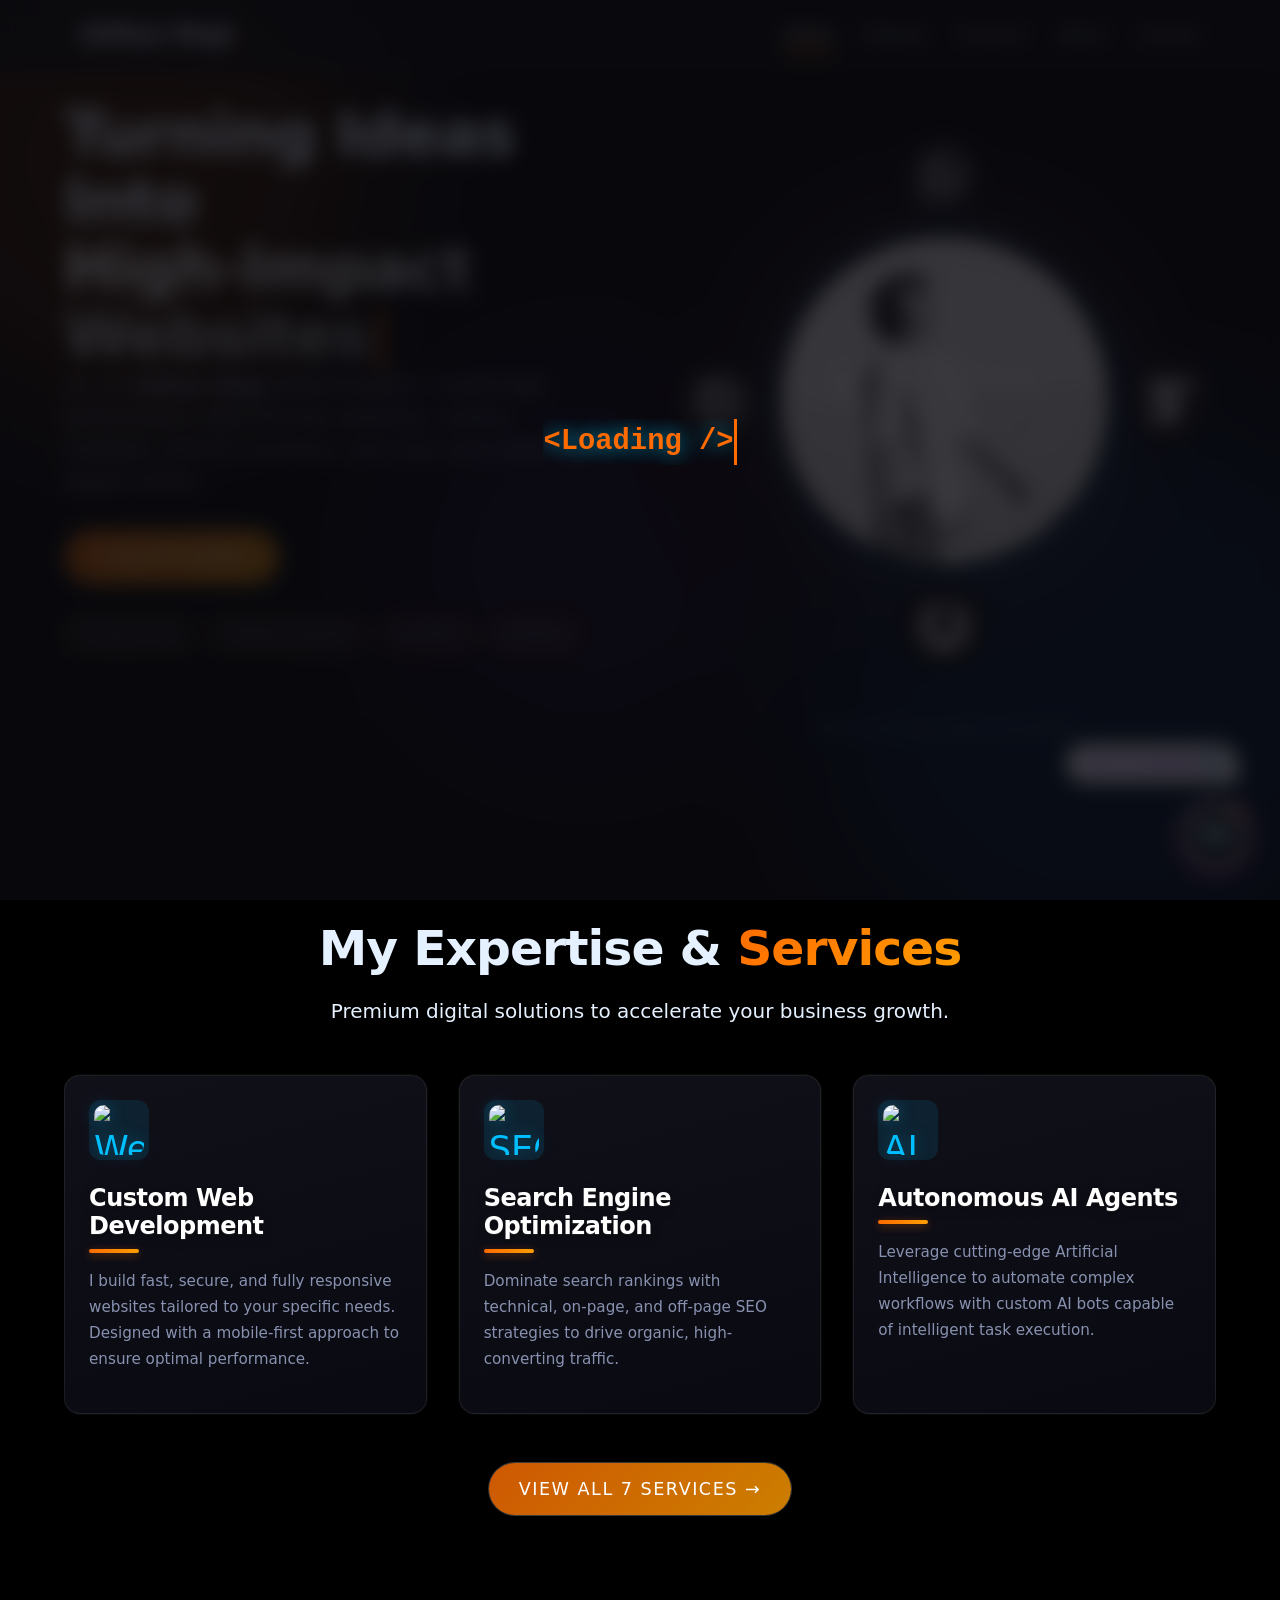
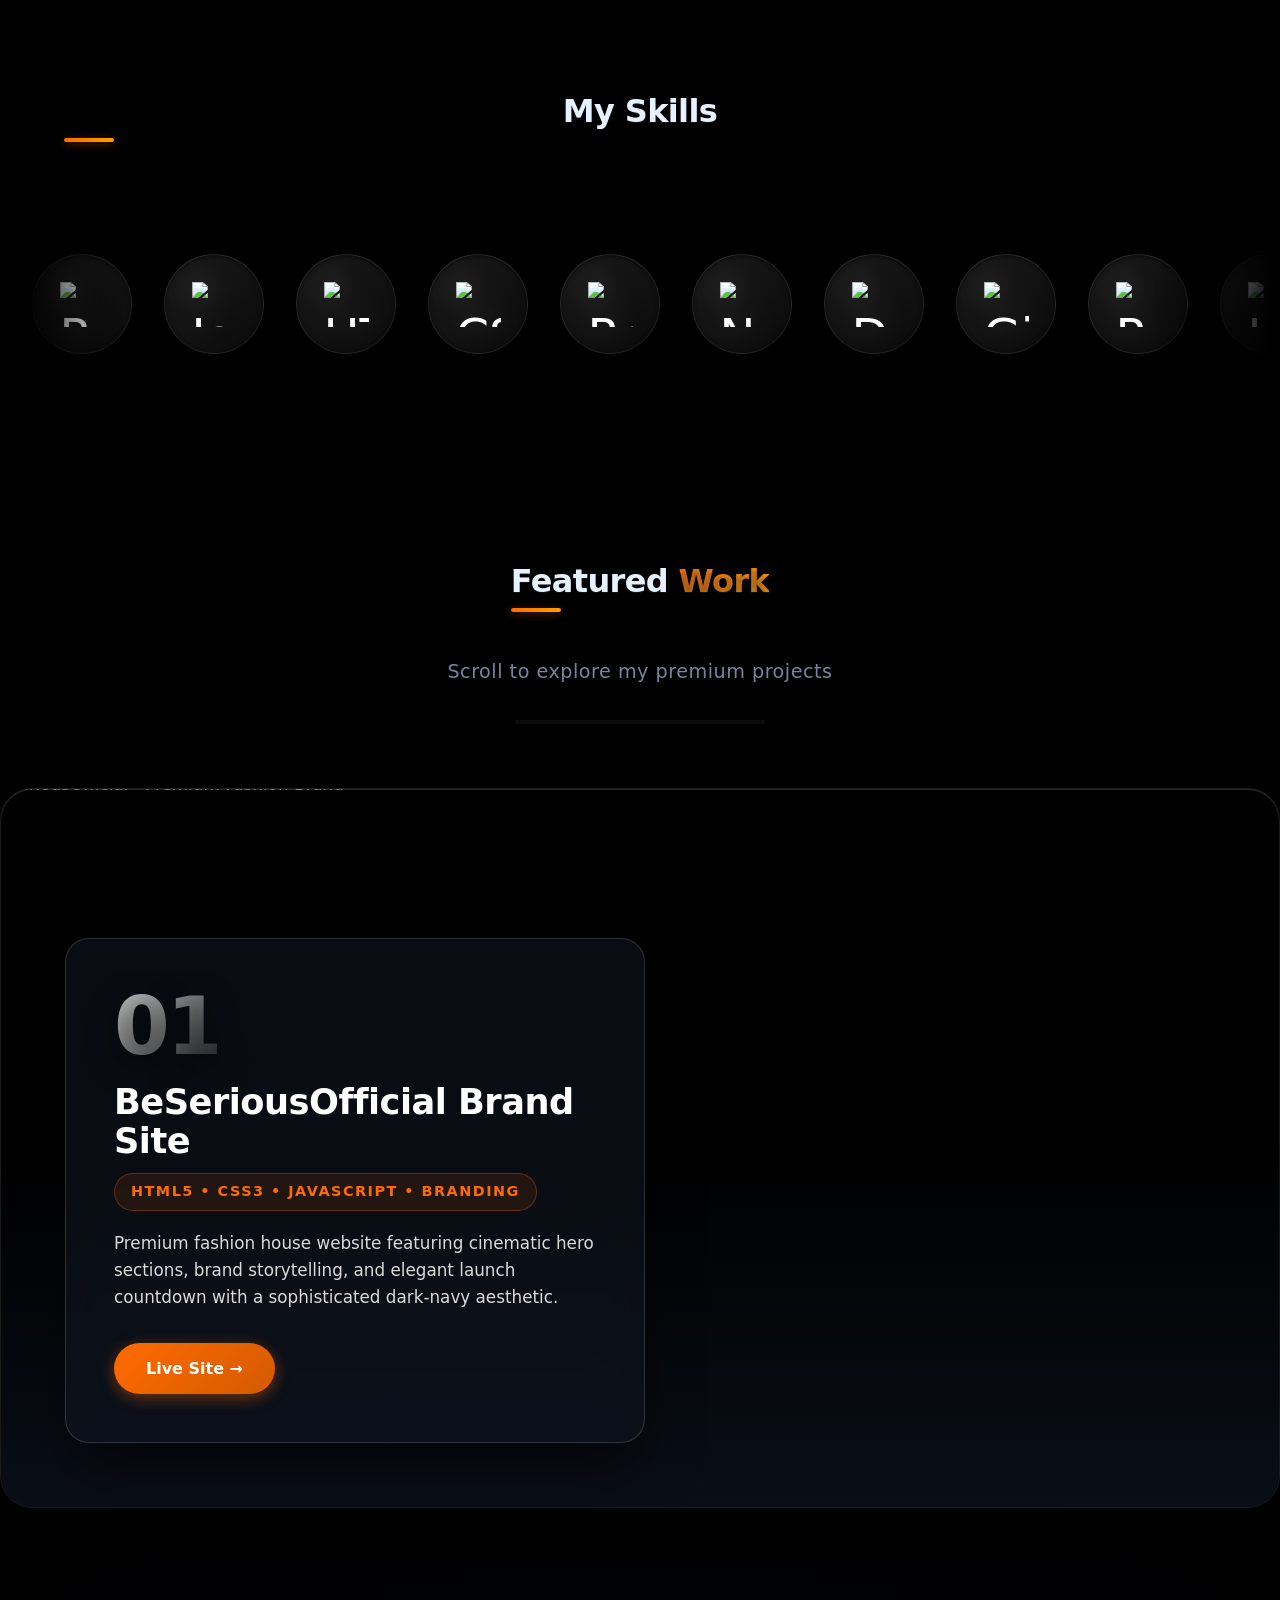
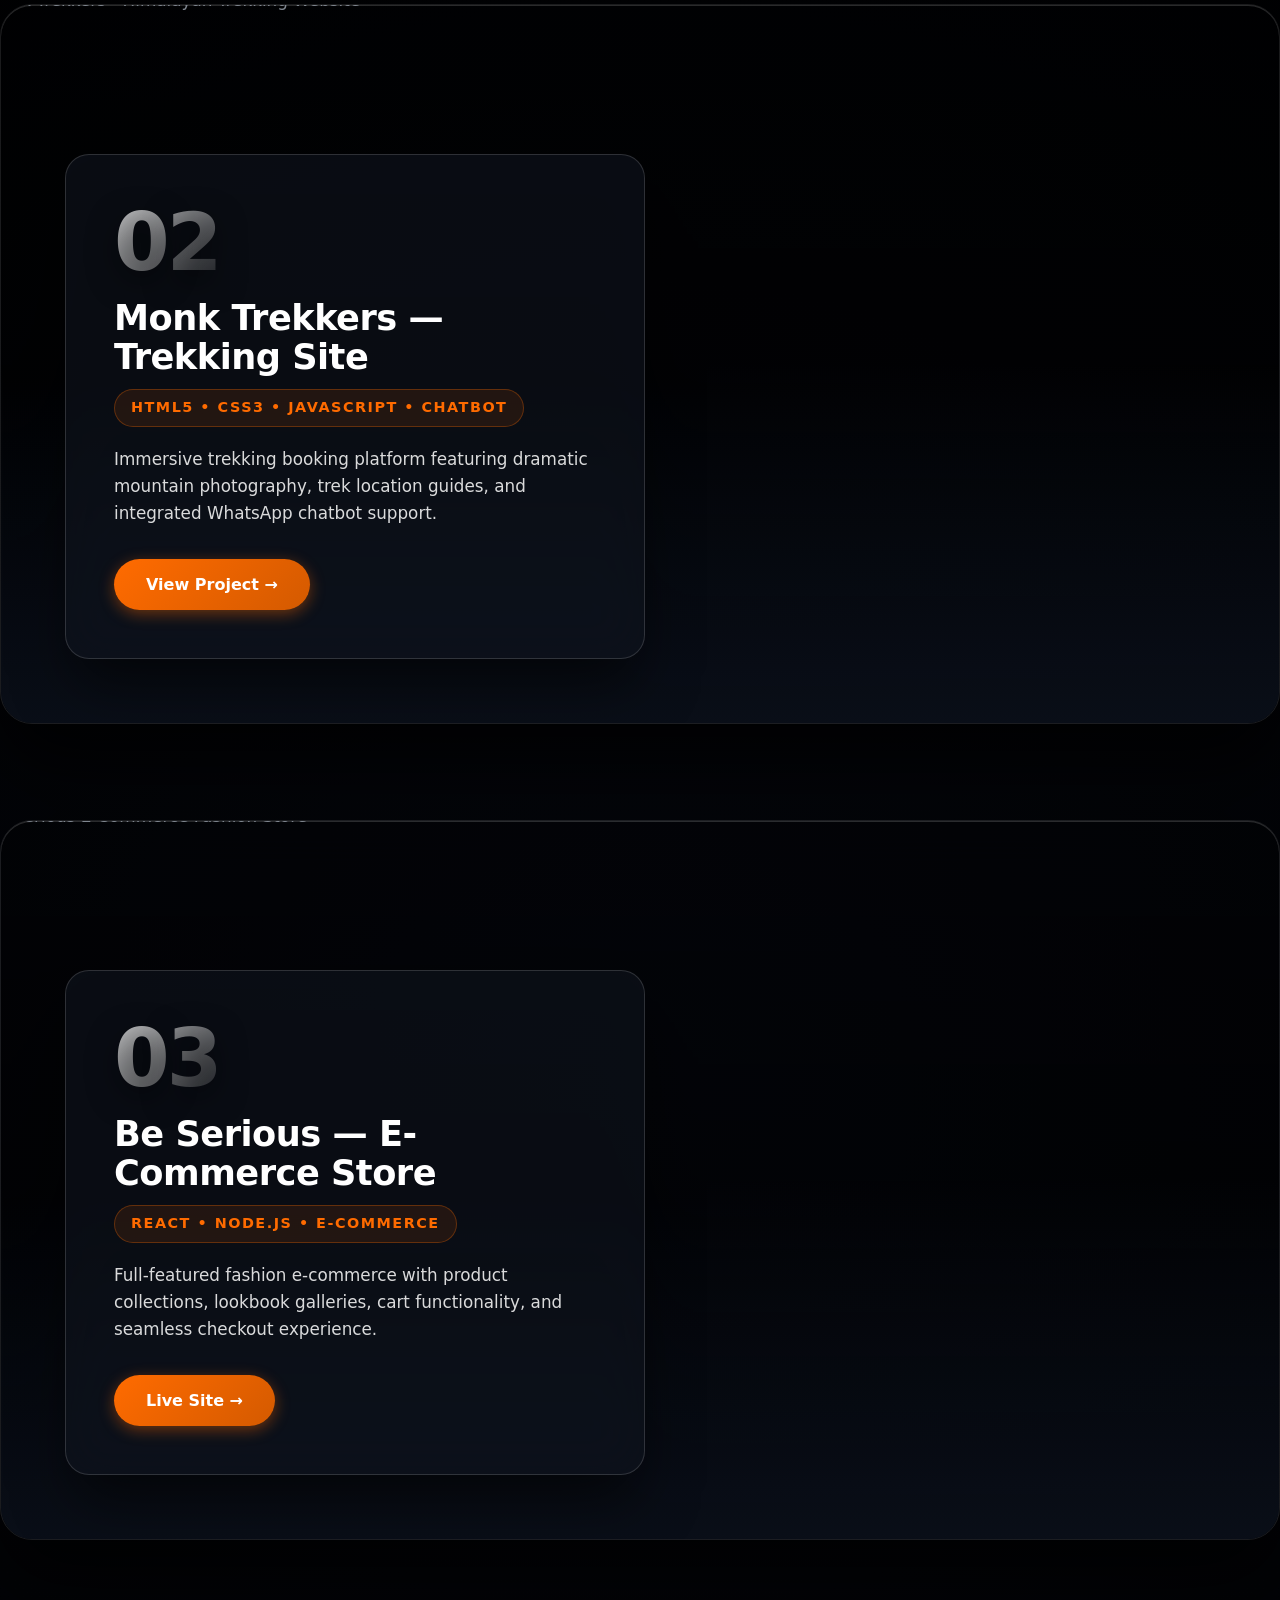
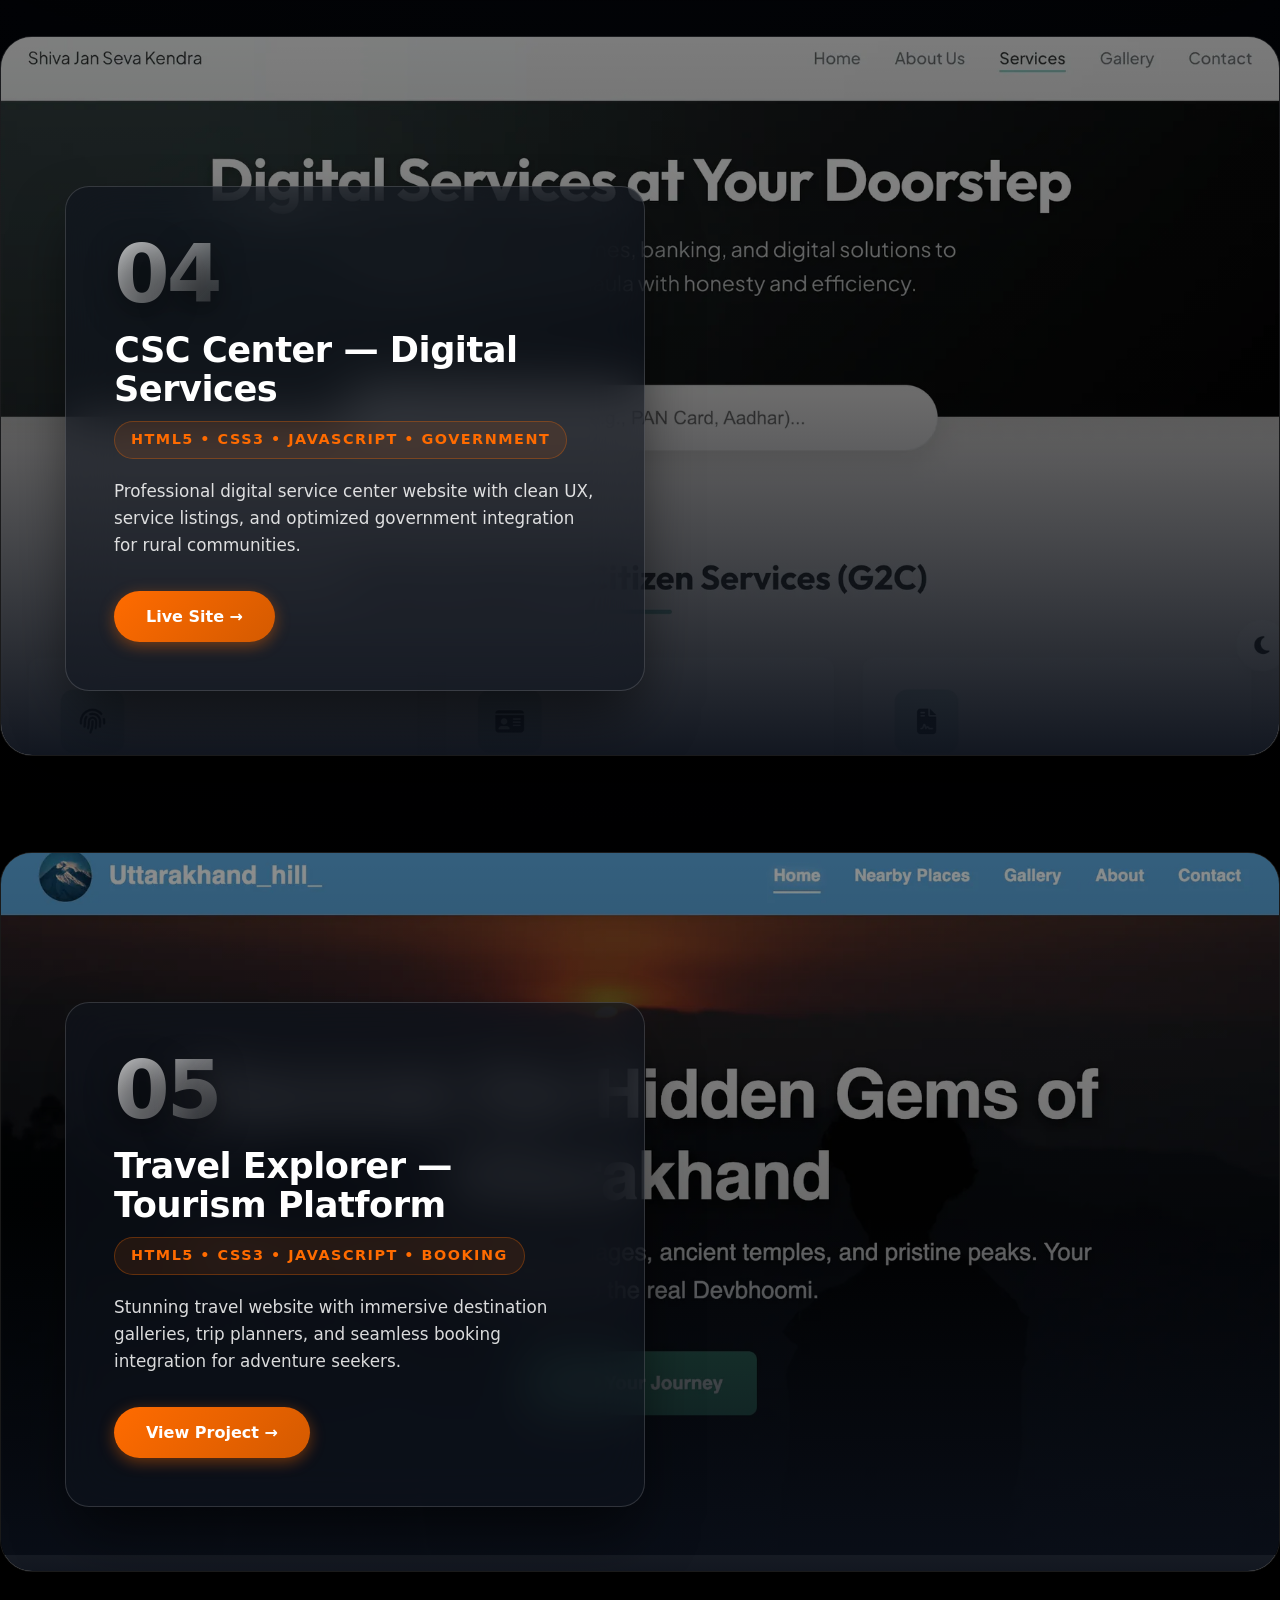
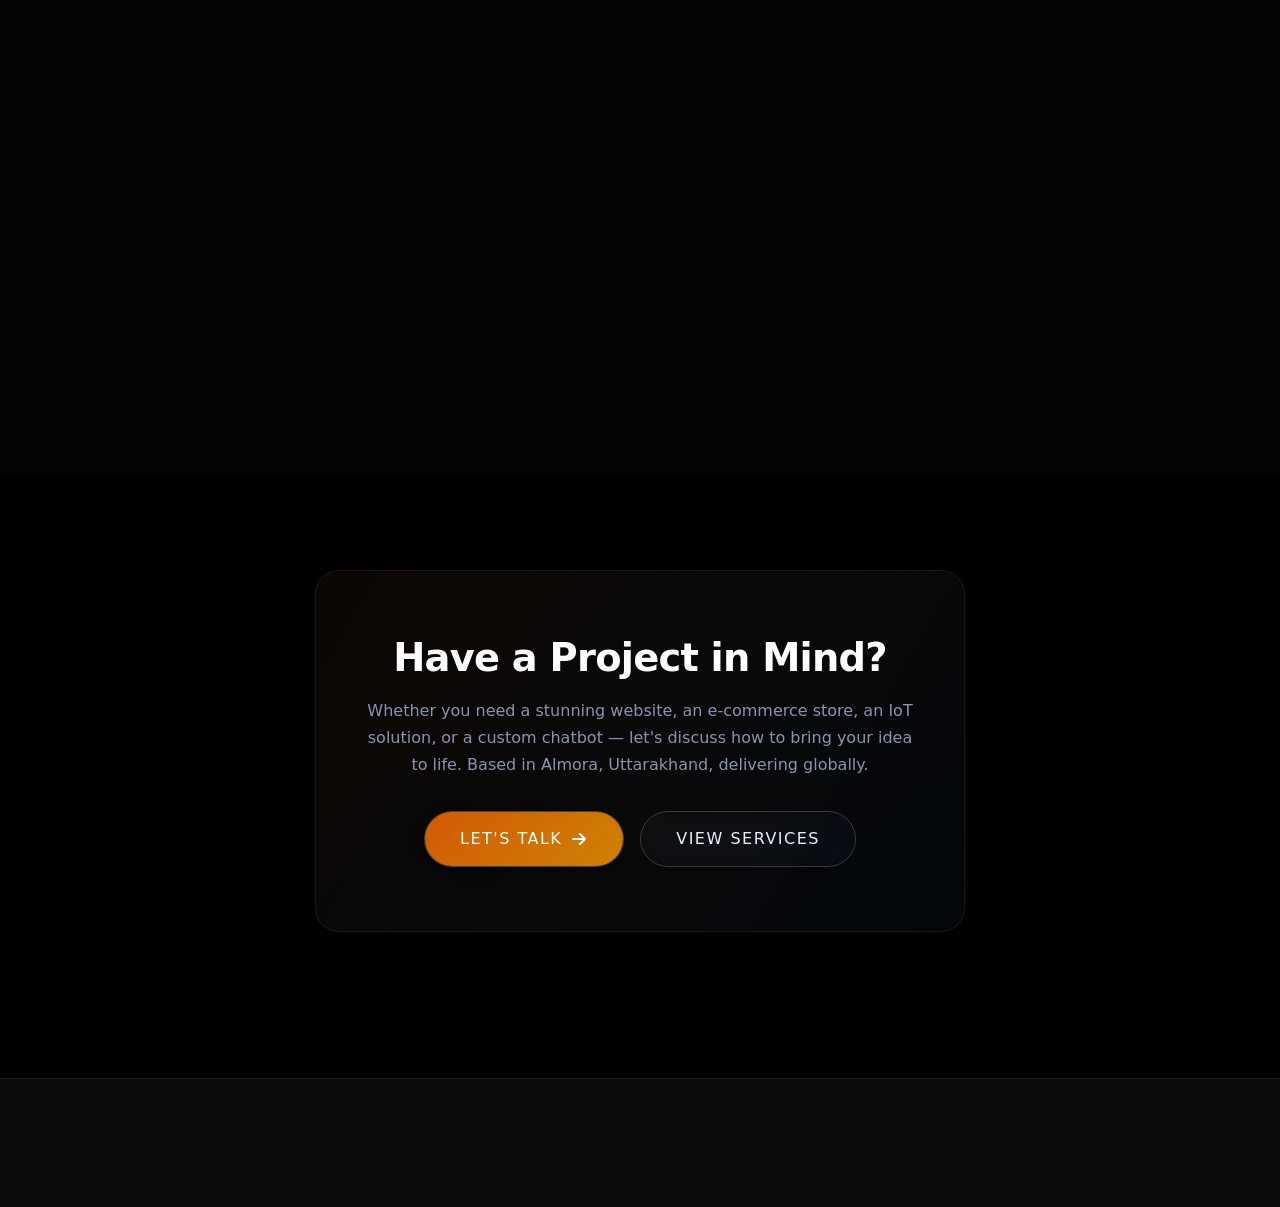
==== commit 7a6bd1c3: "Update index.html" ====
--- a/index.html
+++ b/index.html
@@ -85,7 +85,14 @@
     ]
   }
   </script>
-
+<!-- Google tag (gtag.js) -->
+<script async src="https://www.googletagmanager.com/gtag/js?id=G-D91GHE1F04"></script>
+<script>
+  window.dataLayer = window.dataLayer || [];
+  function gtag(){dataLayer.push(arguments);}
+  gtag('js', new Date());
+  gtag('config', 'G-D91GHE1F04');
+</script>
   <link rel="stylesheet" href="style.css">
   <link rel="dns-prefetch" href="https://cdnjs.cloudflare.com">
   <link rel="dns-prefetch" href="https://script.google.com">
